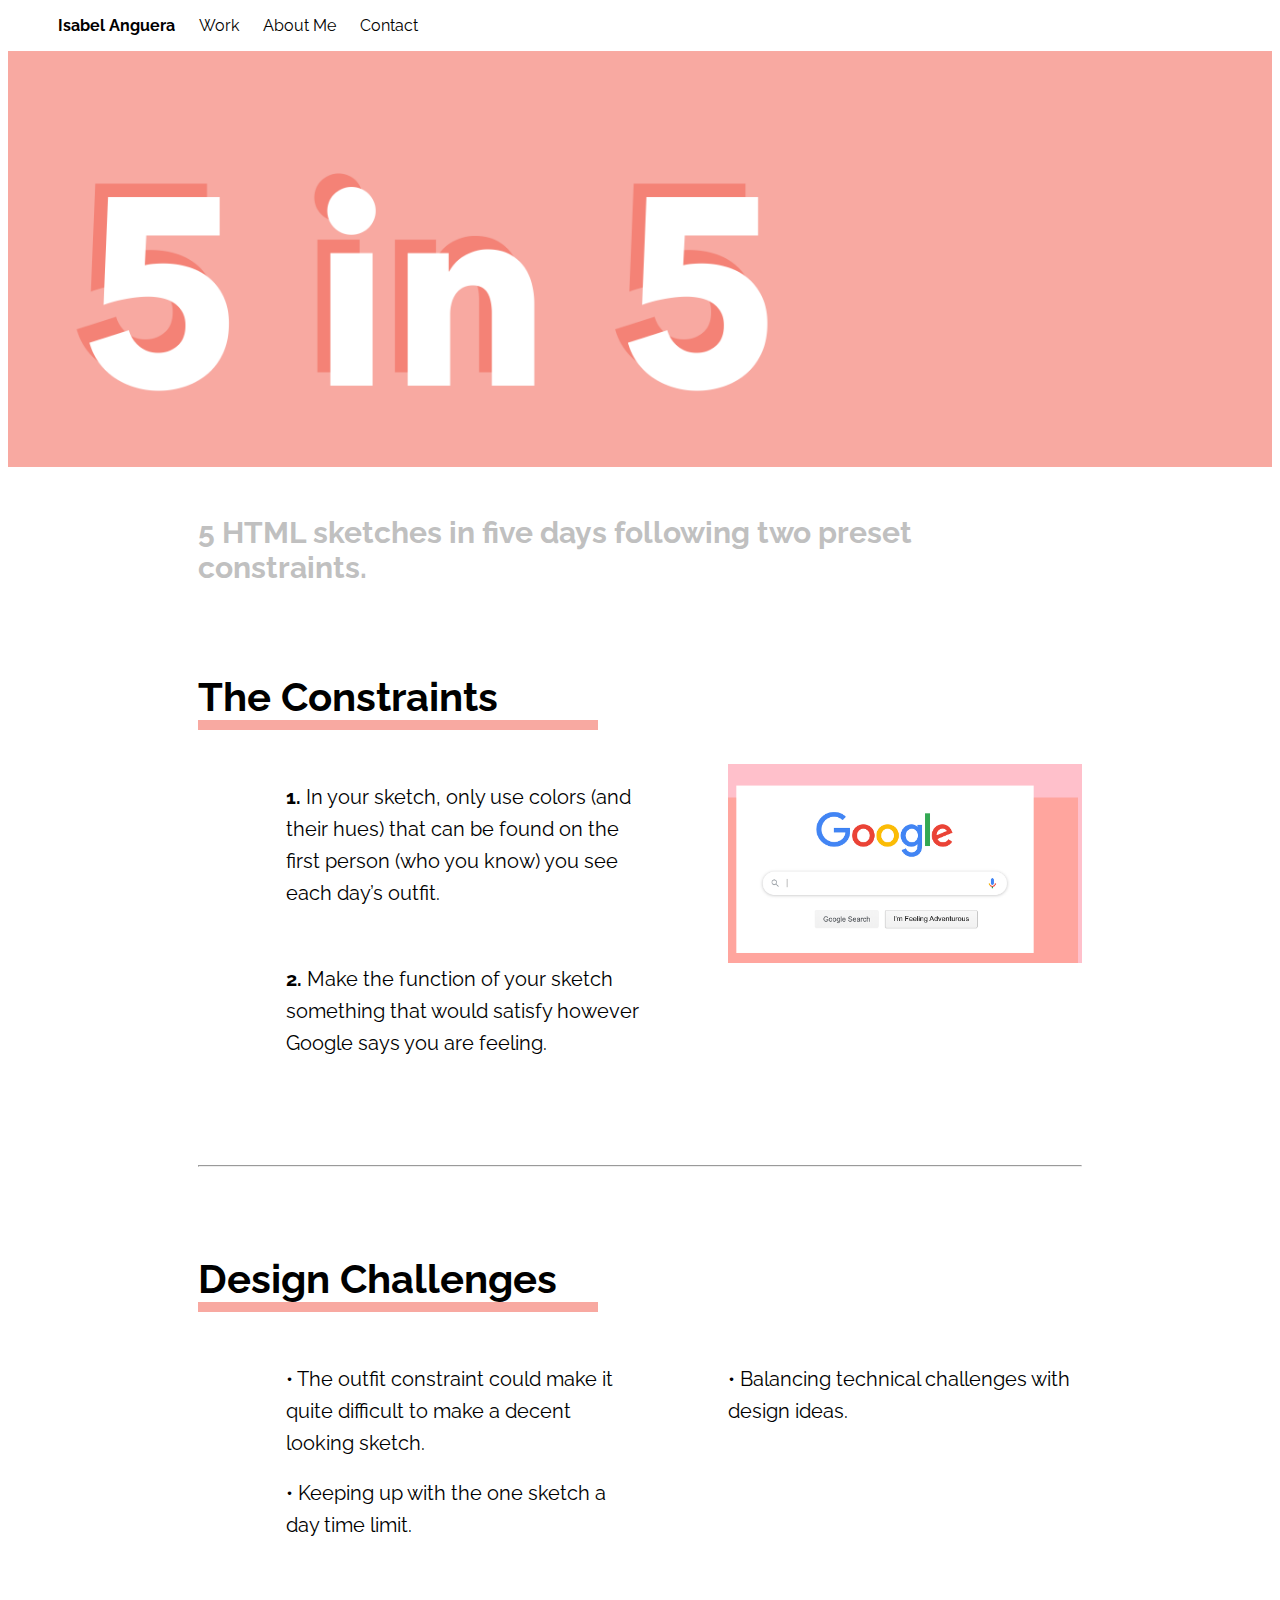
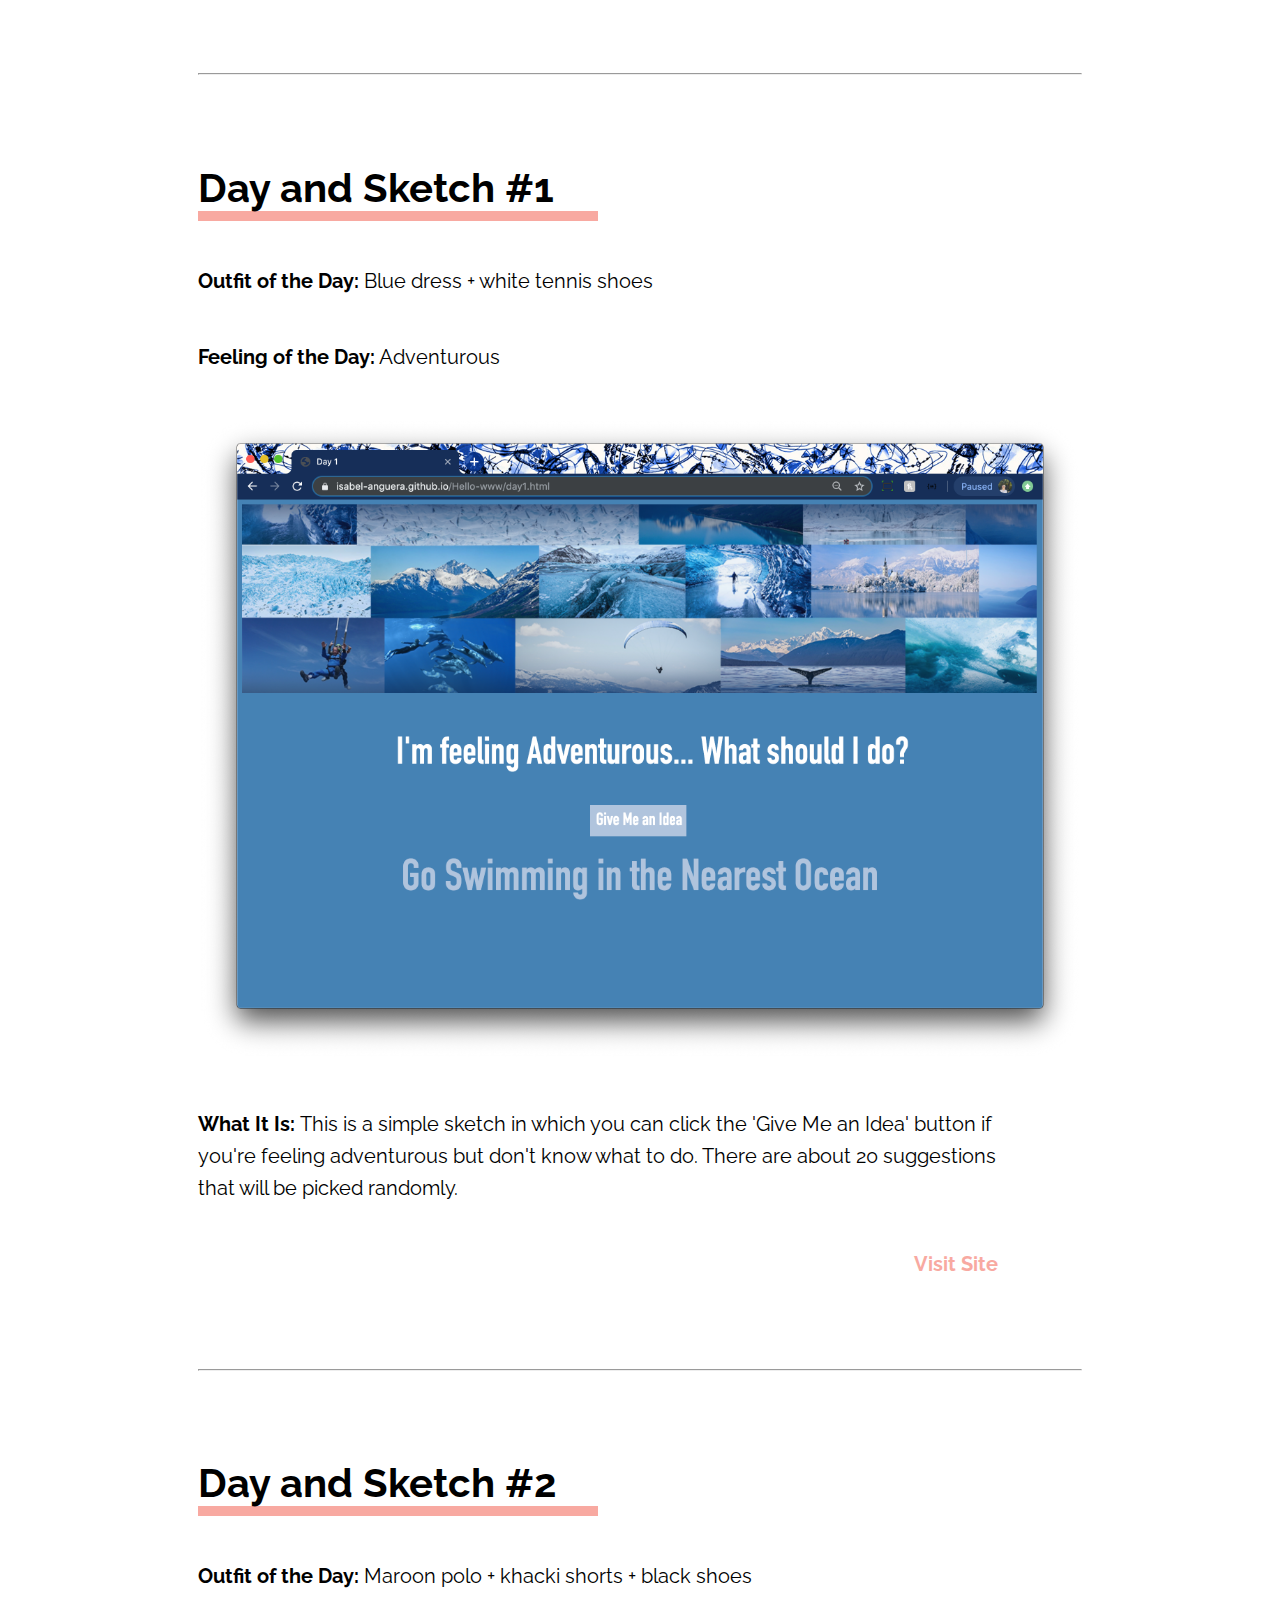
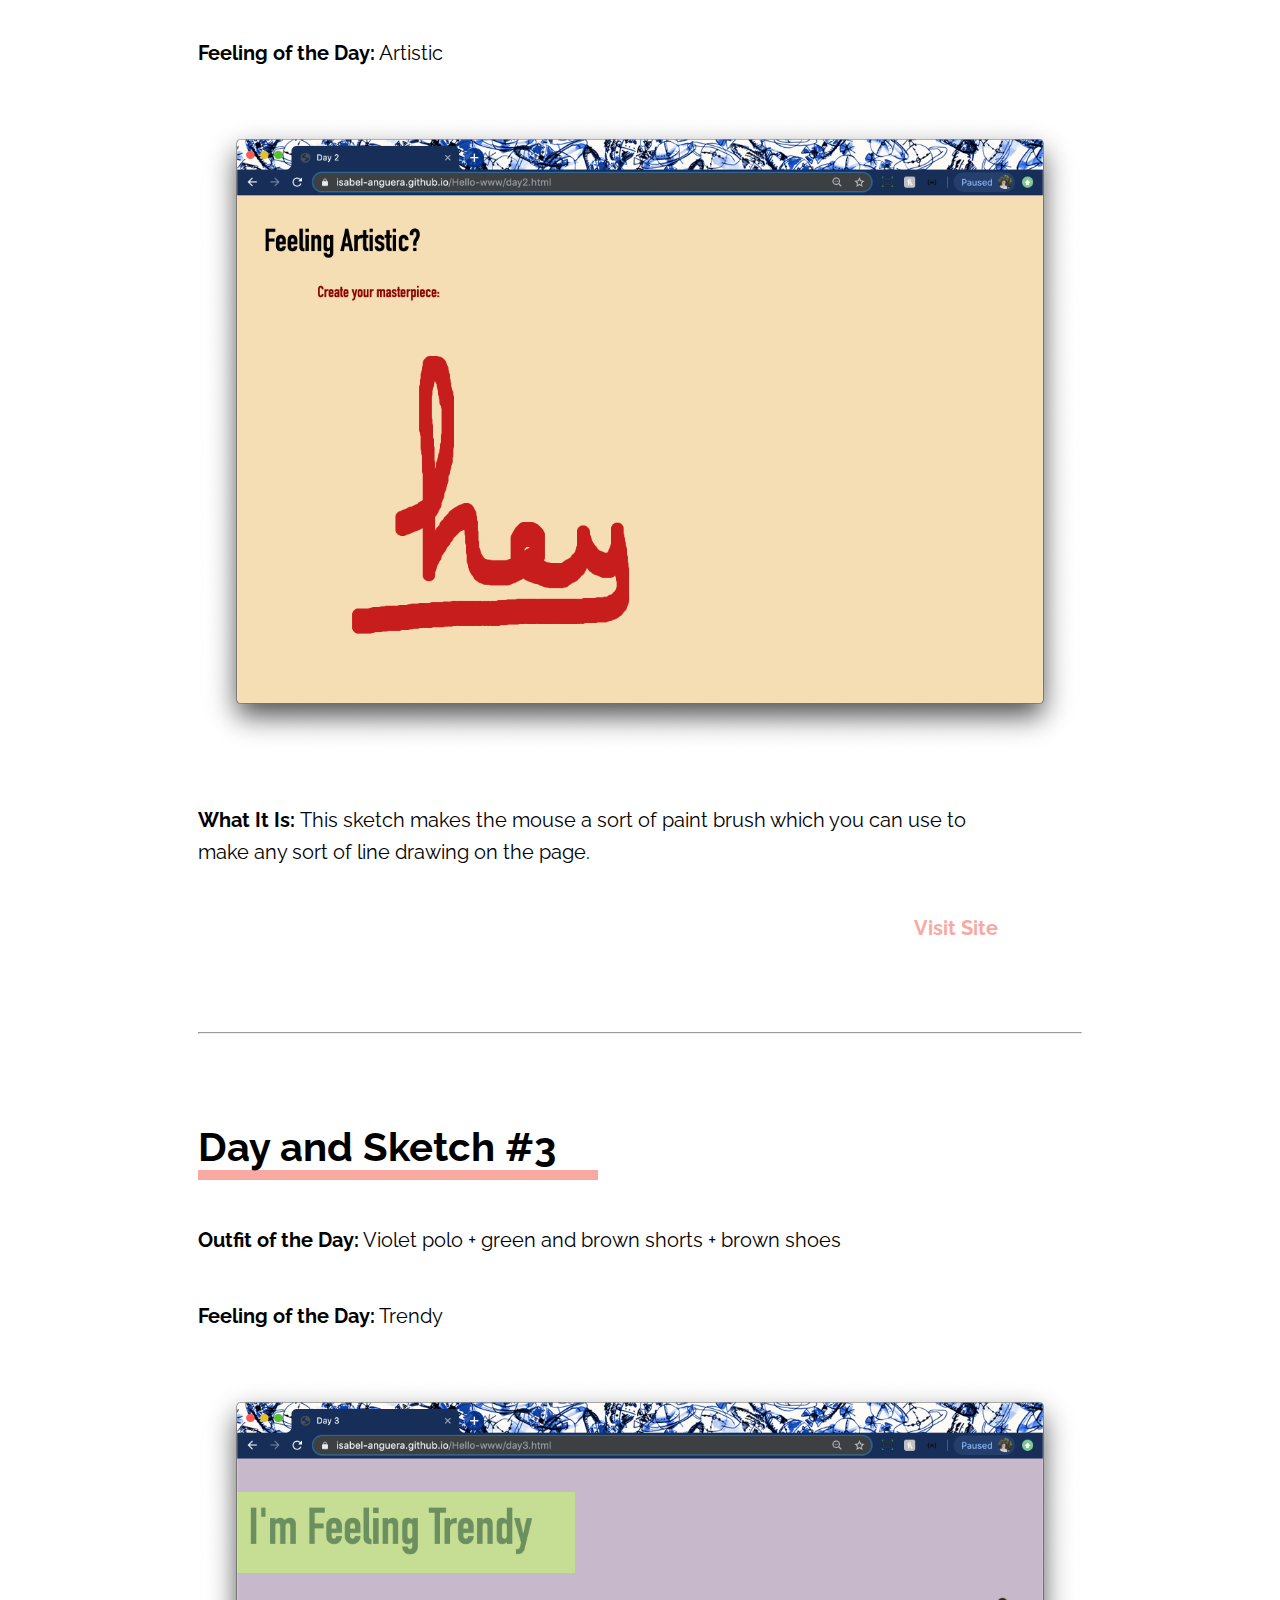
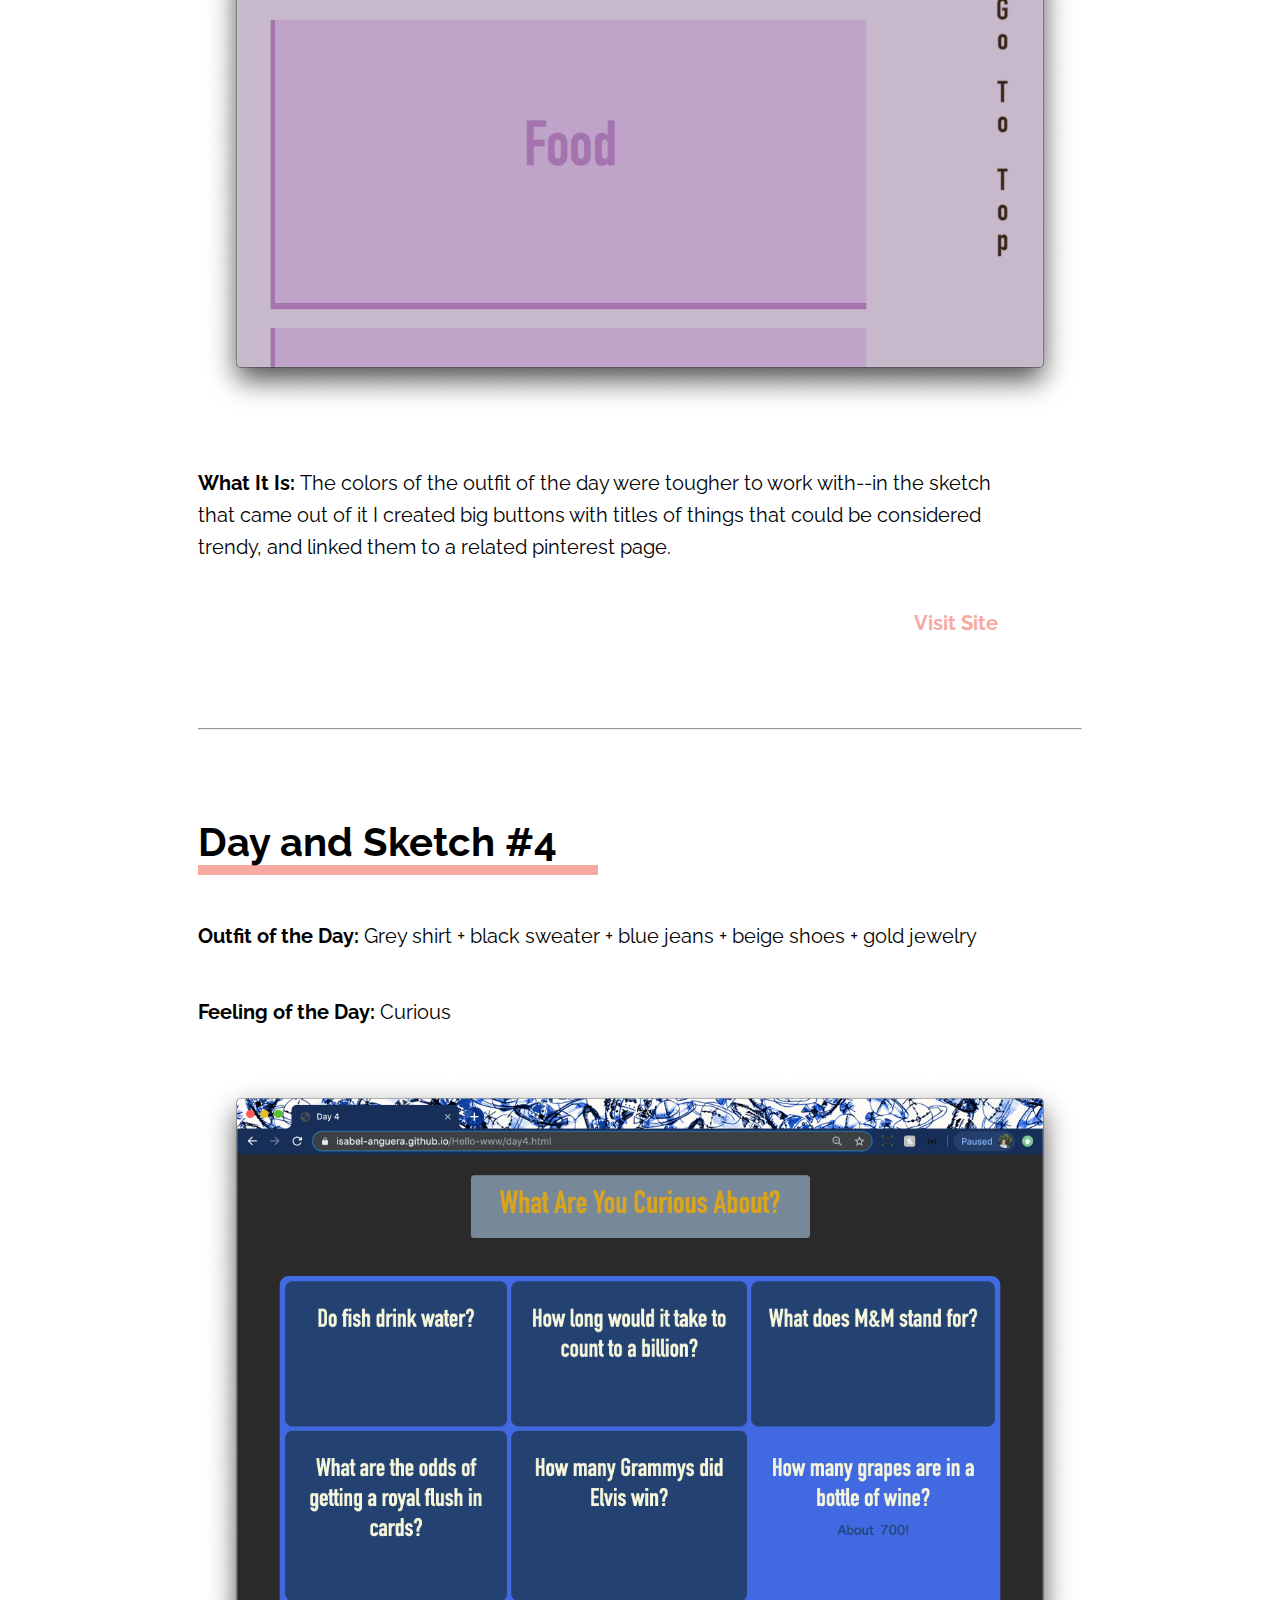
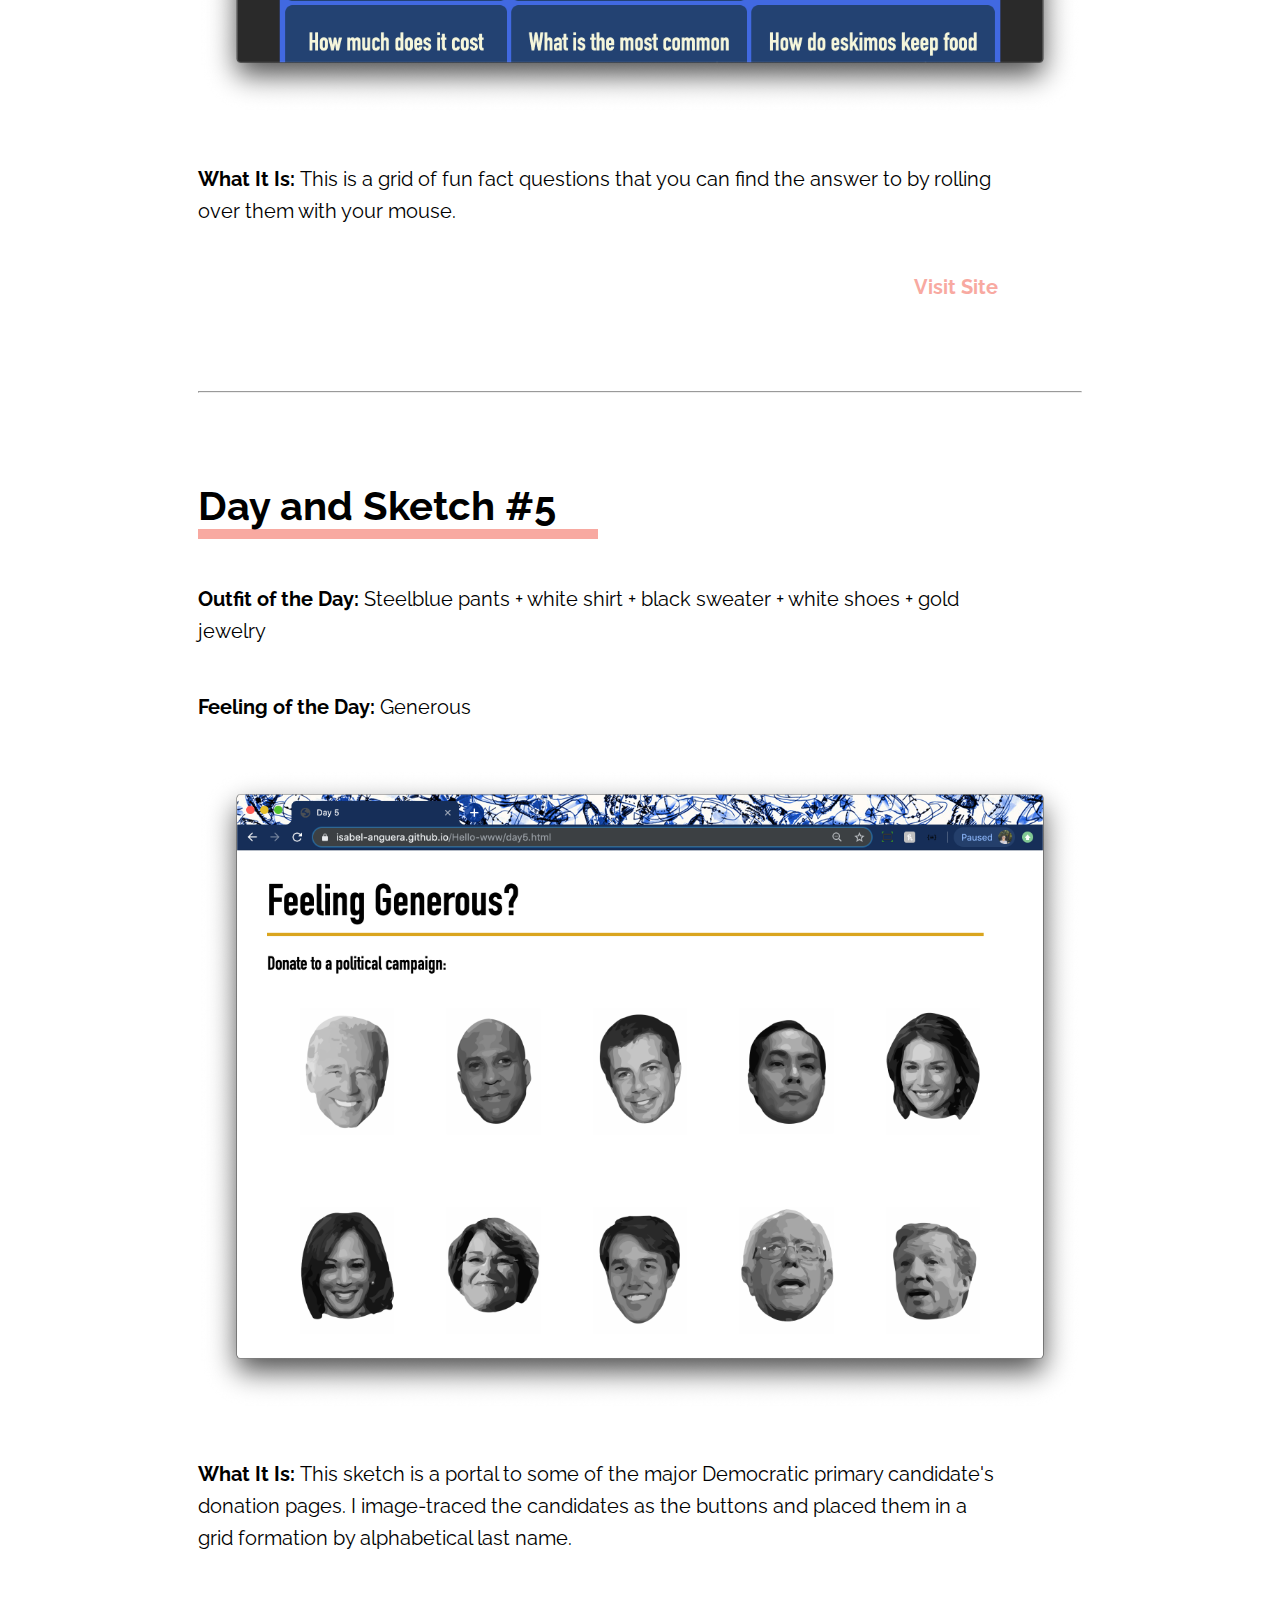
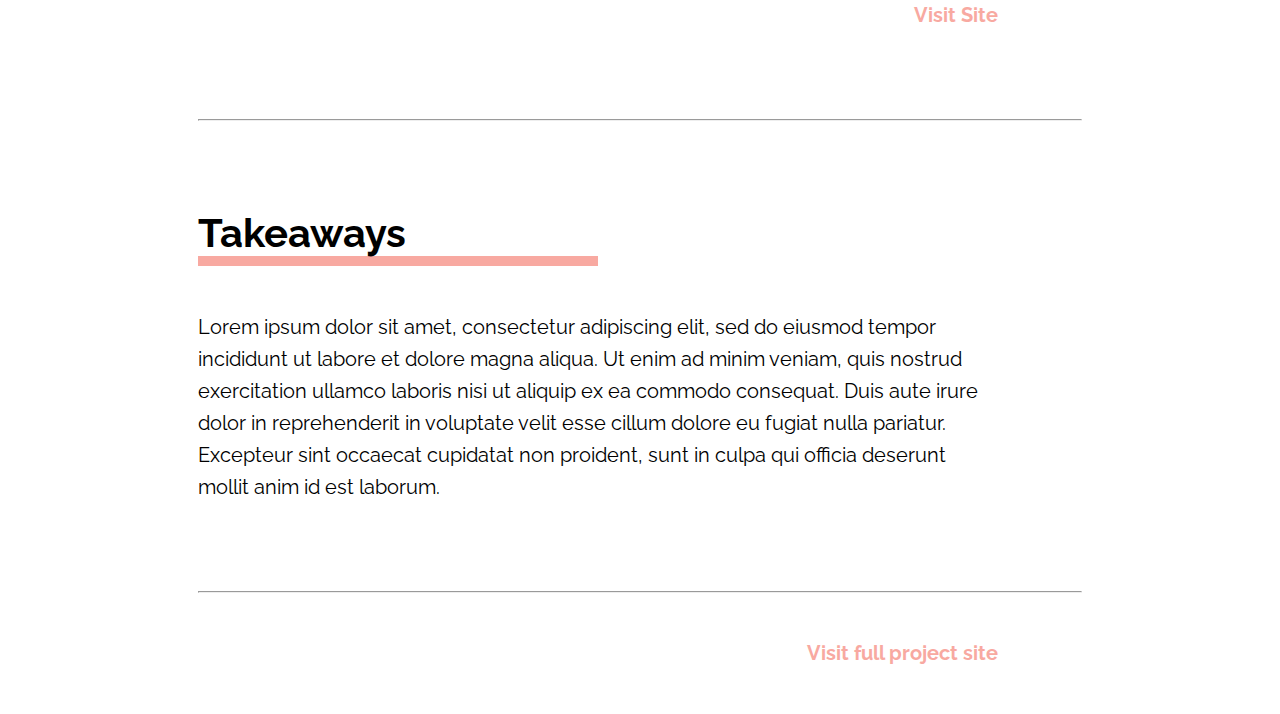
==== 5in5.html @ 0071f58c "5in5" ====
<!DOCTYPE html>
<html>
<head>
	<title>5 in 5</title>

		<link href="https://fonts.googleapis.com/css?family=Raleway:400,600,800&display=swap" rel="stylesheet">
	<link rel="stylesheet" href="5in5-stylesheet.css">
</head>
<body>

	<div class = "nav-bar">
		<ul>
			<li><a href = "index.html"><b>Isabel Anguera</b></a></li>
			<li><a href = "work.html"> Work </a></li>
			<li><a href = "About.html"> About Me </a></li>
			<li><a href = "contactMe.html"> Contact</a></li>				
		</ul>
	</div>

	<img src = "Imgs/5in5-header.png">

	<div id = "wrap">

		<h3> 5 HTML sketches in five days following two preset constraints. </h3>

	<div id = "day-section">
		<h2> The Constraints </h2>
		<div id = "row">
			<div id = "column">
				<p><b>1.</b> In your sketch, only use colors (and their hues) that can be found on the first person (who you know) you see each day’s outfit.</p>
				<br>
				<p><b>2.</b> Make the function of your sketch something that would satisfy however Google says you are feeling.</p>
			</div>
			<div id = "column">
				<img src = "Imgs/GoogleFeeling.png" style = "background-color: pink">
			</div>
		</div>
	</div>

		<hr>
	<div id = "day-section">
		<h2> Design Challenges </h2>
		<div id = "row">
			<div id = "column">
				<p>• The outfit constraint could make it quite difficult to make a decent looking sketch.</p>
				<p>• Keeping up with the one sketch a day time limit.</p>
			</div>

			<div id = "column">
				<p>• Balancing technical challenges with design ideas.</p>
			</div>
		</div>
	</div>

		<br>

		<hr>

		<div id = "day-section">
			<h2> Day and Sketch #1 </h2>
				<p><b>Outfit of the Day:</b> Blue dress + white tennis shoes</p>
				<p><b>Feeling of the Day:</b> Adventurous</p>
				<img src = "Imgs/Day1.png">
				<p><b> What It Is: </b>This is a simple sketch in which you can click the 'Give Me an Idea' button if you're feeling adventurous but don't know what to do. There are about 20 suggestions that will be picked randomly.</p>
				<p style = "text-align: right"><b><a id = "url" href = "https://isabel-anguera.github.io/Hello-www/day1.html">Visit Site</a></b></p>
		</div>

		<hr>

		<div id = "day-section">
			<h2> Day and Sketch #2 </h2>
				<p><b>Outfit of the Day:</b> Maroon polo + khacki shorts + black shoes</p>
				<p><b>Feeling of the Day:</b> Artistic</p>
				<img src = "Imgs/Day2.png">
				<p><b> What It Is: </b>This sketch makes the mouse a sort of paint brush which you can use to make any sort of line drawing on the page.</p>
				<p style = "text-align: right"><b><a id = "url" href = "https://isabel-anguera.github.io/Hello-www/day2.html">Visit Site</a></b></p>
		</div>

		<hr>

		<div id = "day-section">
			<h2> Day and Sketch #3 </h2>
				<p><b>Outfit of the Day:</b> Violet polo + green and brown shorts + brown shoes</p>
				<p><b>Feeling of the Day:</b> Trendy</p>
				<img src = "Imgs/Day3.png">
				<p><b> What It Is: </b> The colors of the outfit of the day were tougher to work with--in the sketch that came out of it I created big buttons with titles of things that could be considered trendy, and linked them to a related pinterest page.</p>
				<p style = "text-align: right"><b><a id = "url" href = "https://isabel-anguera.github.io/Hello-www/day3.html">Visit Site</a></b></p>
		</div>

		<hr>

		<div id = "day-section">
			<h2> Day and Sketch #4 </h2>
				<p><b>Outfit of the Day:</b> Grey shirt + black sweater + blue jeans + beige shoes + gold jewelry</p>
				<p><b>Feeling of the Day:</b> Curious</p>
				<img src = "Imgs/Day4.png">
				<p><b> What It Is: </b>This is a grid of fun fact questions that you can find the answer to by rolling over them with your mouse.</p>
				<p style = "text-align: right"><b><a id = "url" href = "https://isabel-anguera.github.io/Hello-www/day4.html">Visit Site</a></b></p>
		</div>

		<hr>

		<div id = "day-section">
			<h2> Day and Sketch #5 </h2>
				<p><b>Outfit of the Day:</b> Steelblue pants + white shirt + black sweater + white shoes + gold jewelry</p>
				<p><b>Feeling of the Day:</b> Generous</p>
				<img src = "Imgs/Day5.png">
				<p><b> What It Is: </b>This sketch is a portal to some of the major Democratic primary candidate's donation pages. I image-traced the candidates as the buttons and placed them in a grid formation by alphabetical last name.</p>
				<p style = "text-align: right"><b><a id = "url" href = "https://isabel-anguera.github.io/Hello-www/day5.html">Visit Site</a></b></p>
		</div>

		<hr>

		<div id = "day-section">
			<h2> Takeaways </h2>
			<p> Lorem ipsum dolor sit amet, consectetur adipiscing elit, sed do eiusmod tempor incididunt ut labore et dolore magna aliqua. Ut enim ad minim veniam, quis nostrud exercitation ullamco laboris nisi ut aliquip ex ea commodo consequat. Duis aute irure dolor in reprehenderit in voluptate velit esse cillum dolore eu fugiat nulla pariatur. Excepteur sint occaecat cupidatat non proident, sunt in culpa qui officia deserunt mollit anim id est laborum.</p>
		</div>

		<hr>


		<p style = "text-align: right"><b><a id = "url" href = "https://isabel-anguera.github.io/Hello-www/index.html"> Visit full project site </a></b></p>
	</div>








</body>
</html>
---- 5in5-stylesheet.css ----
h1, h2, h3, a, li, p {
	font-family: raleway;
}

h1 {
	color: white;
	background-color: #D17E7E;
	font-size: 82px;
	padding: 30px;
	max-width: 400px;
	margin: 0 0 0 4%;
}

h2 {
	/*background-color: #f8a9a1;*/
	max-width: 400px;
	font-size: 40px;
	border-bottom: 10px solid #f8a9a1;
}

h3 {
	color: silver;
	font-size: 30px;
	margin: 5% 0 10% 0;
}

p {
	font-size: 20px;
	max-width:800px;
	margin: 5% 0;
	line-height: 1.6;
}

img {
	width: 100%;
}

li {
	display: inline;
	list-style-type: none;
	padding: 5px 10px;
	font-size: 16px;
}

a {
	text-decoration: none;
	color: black;
}

a:hover {
	color: #f48276;
}

a:active {
	color: black;
}

#wrap {
	max-width: 70%;
	margin: 0 auto 0 auto;
}

#row {
	display: flex;
}

#column {
	flex: 60%;
	margin: 0 0 0 10%;

}

#day-section {
	margin: 10% 0;

}

#url {
	color: #f8a9a1;
}

#url:hover {
	color: black;
}

#url:active {
	color: #f48276;
}


::-webkit-scrollbar {
  width: 10px;
}

/* Track */
::-webkit-scrollbar-track {
  background: white; 
}
 
/* Handle */
::-webkit-scrollbar-thumb {
  background: #f8a9a1; 
}

/* Handle on hover */
::-webkit-scrollbar-thumb:hover {
  background: #f48276; 
}
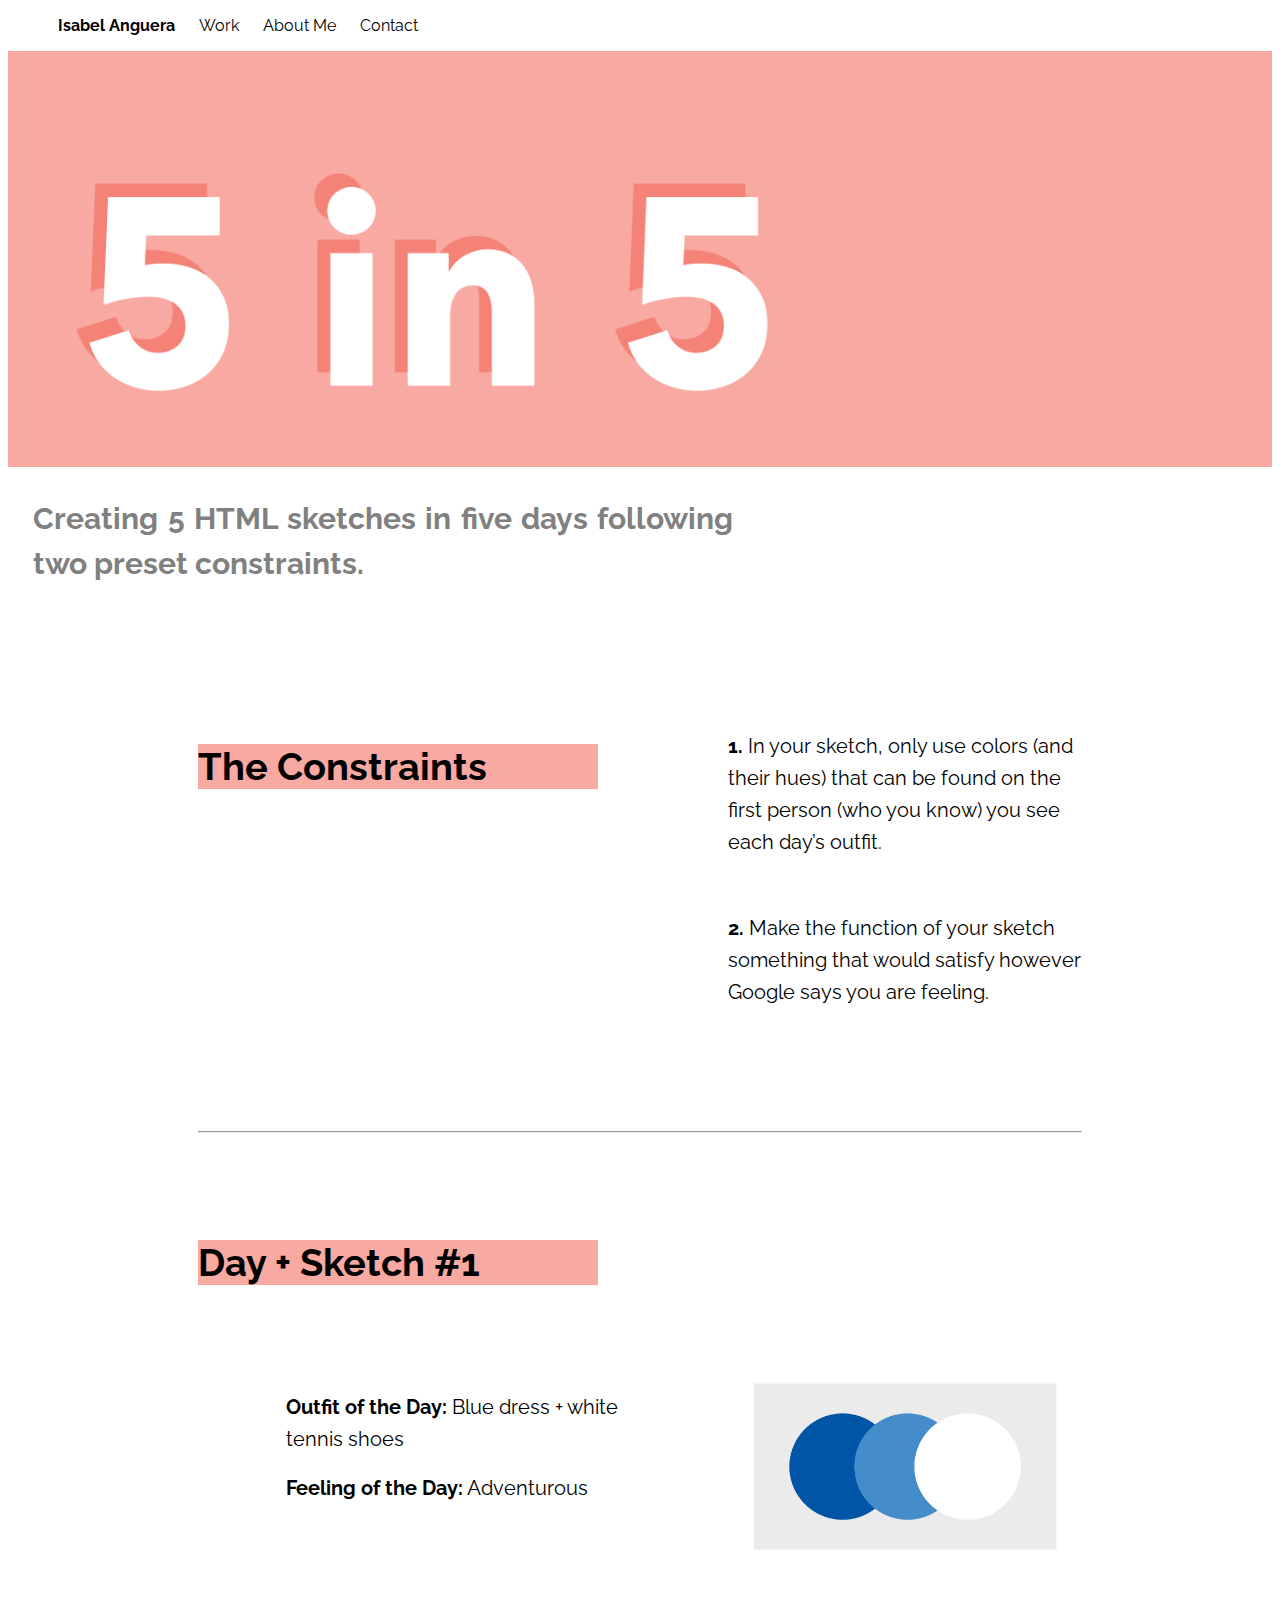
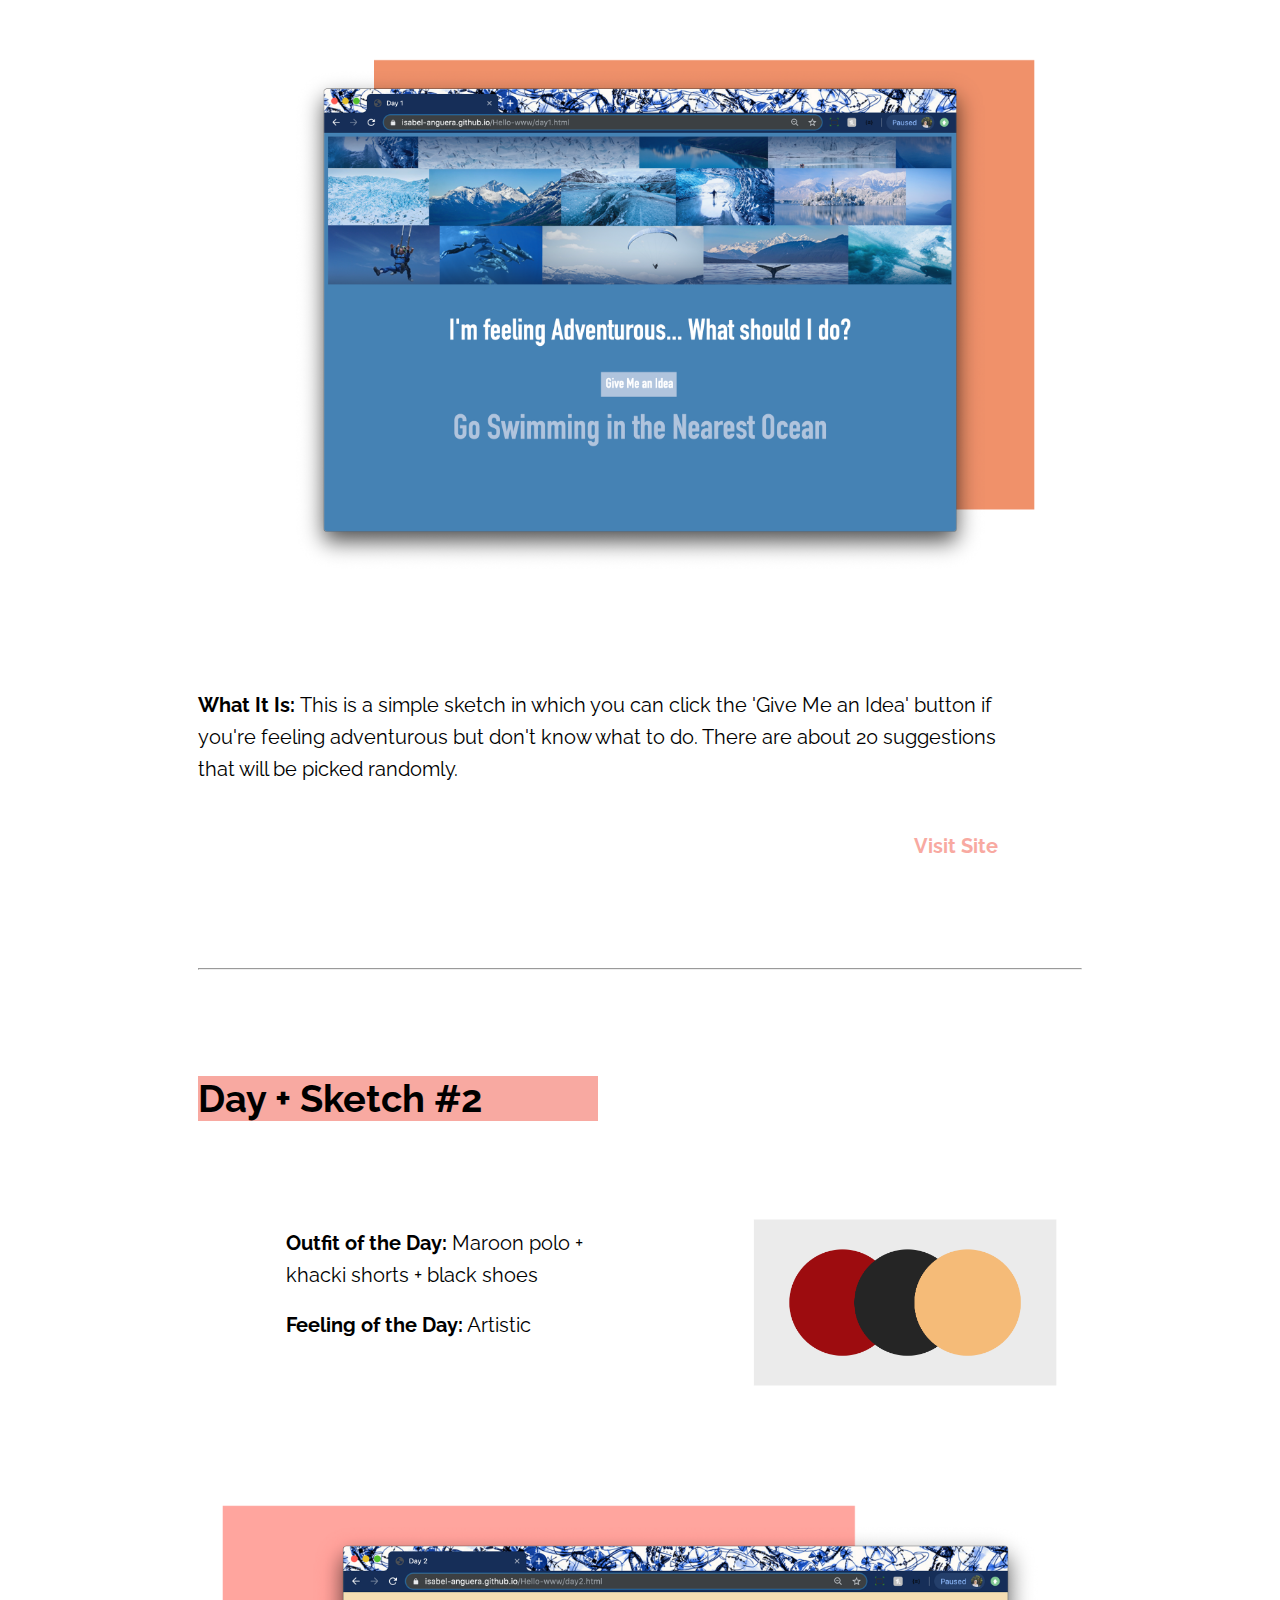
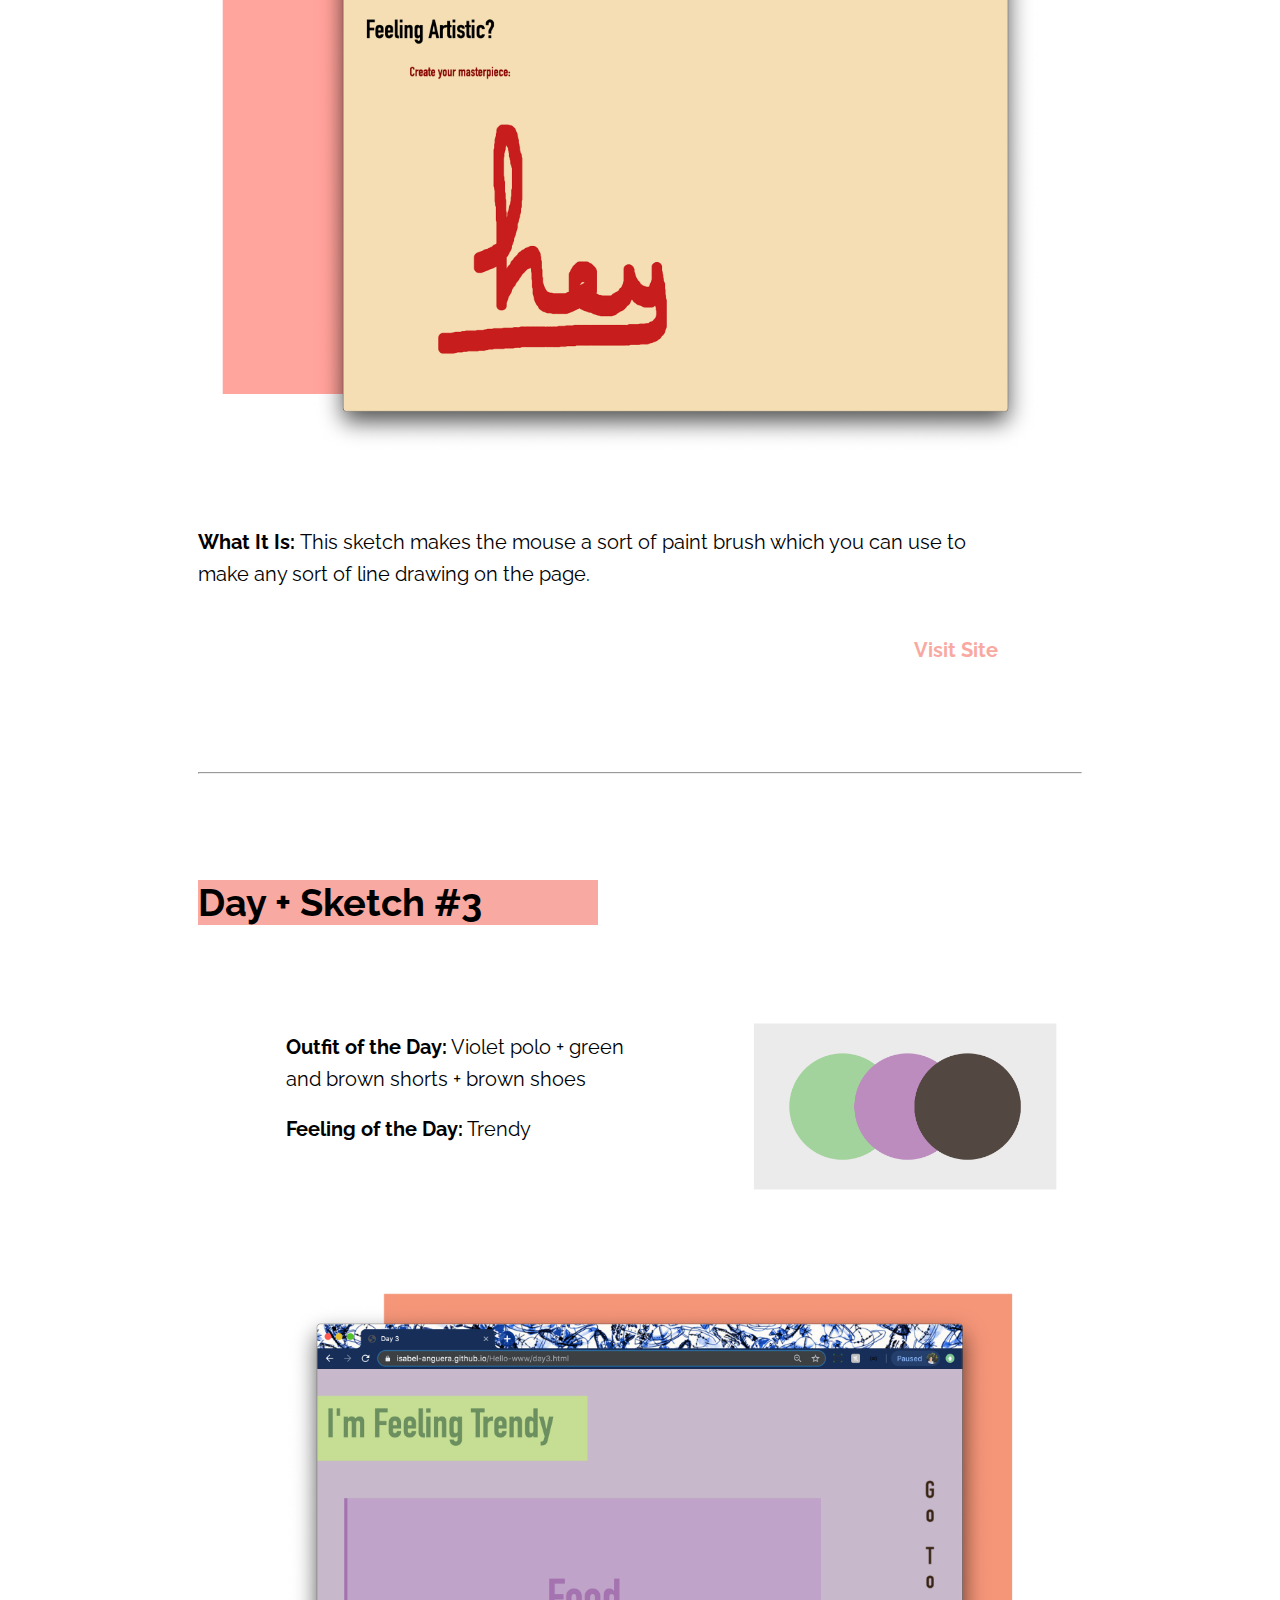
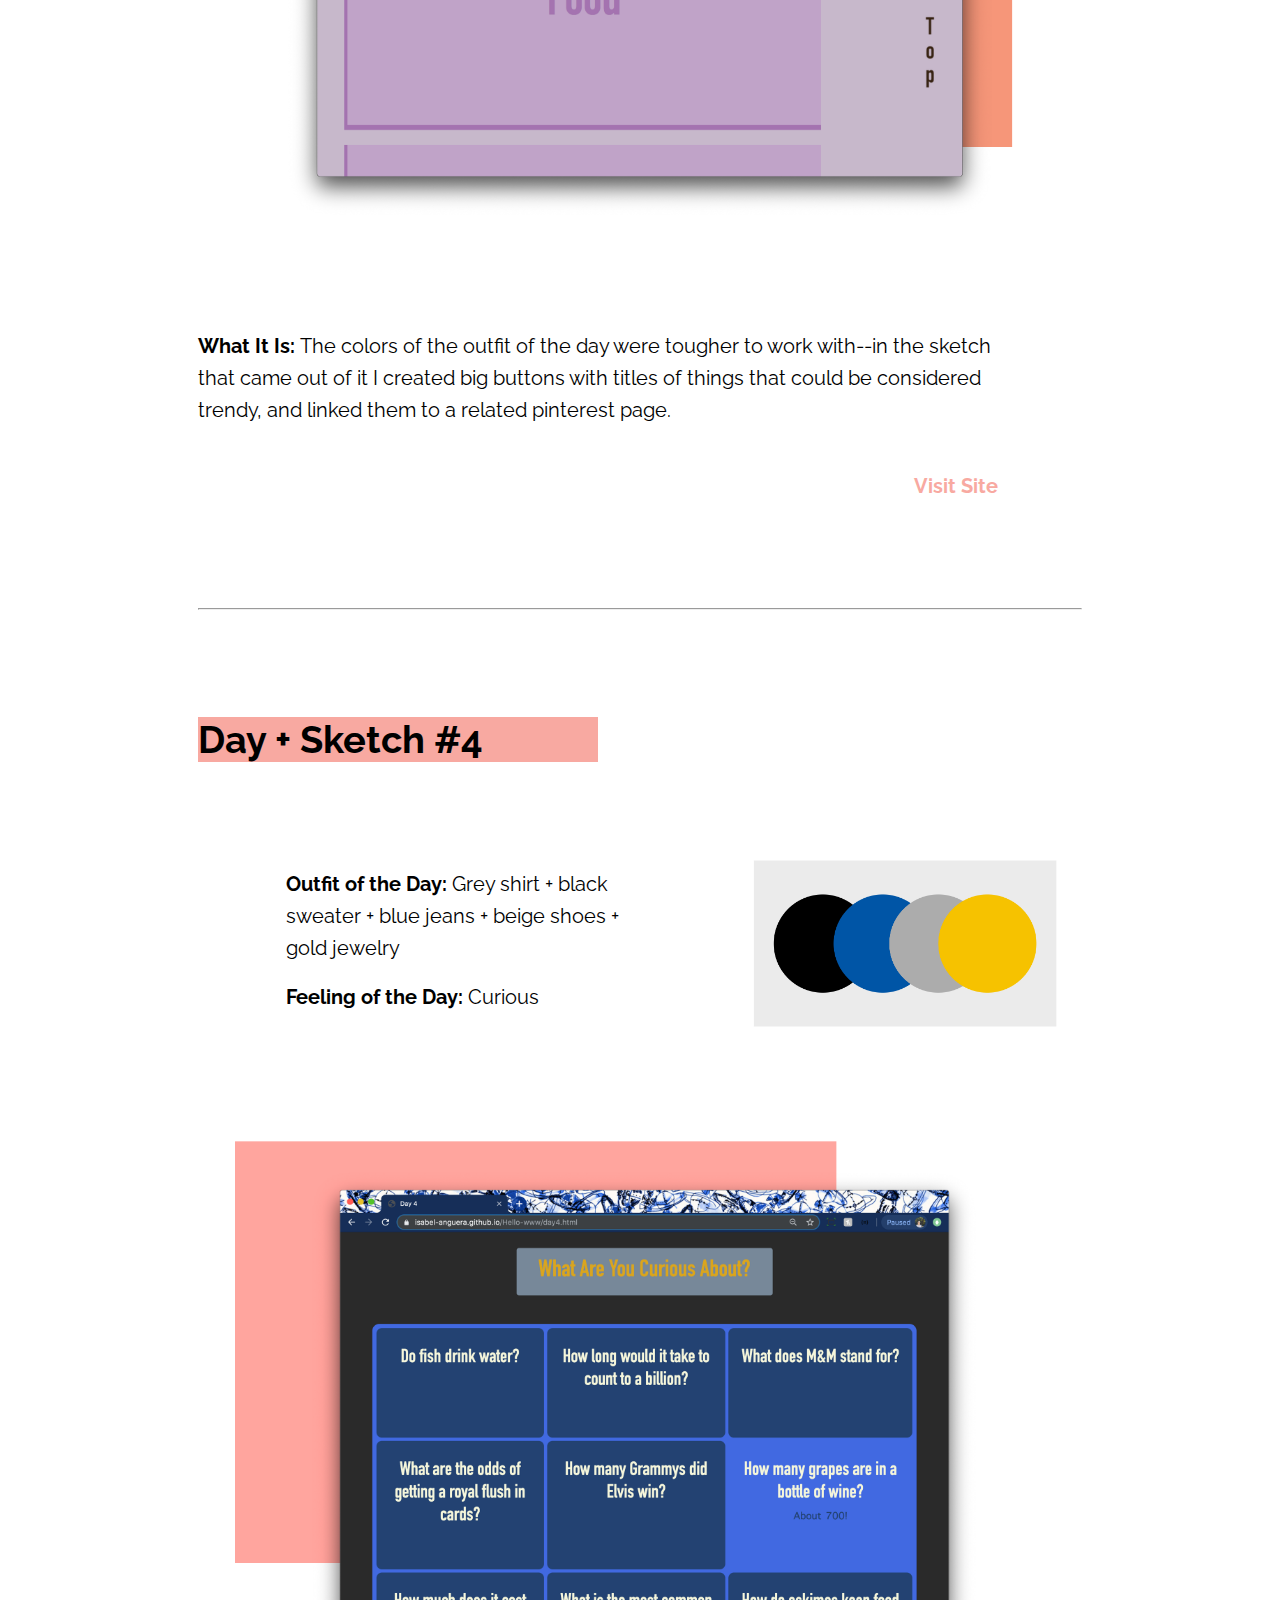
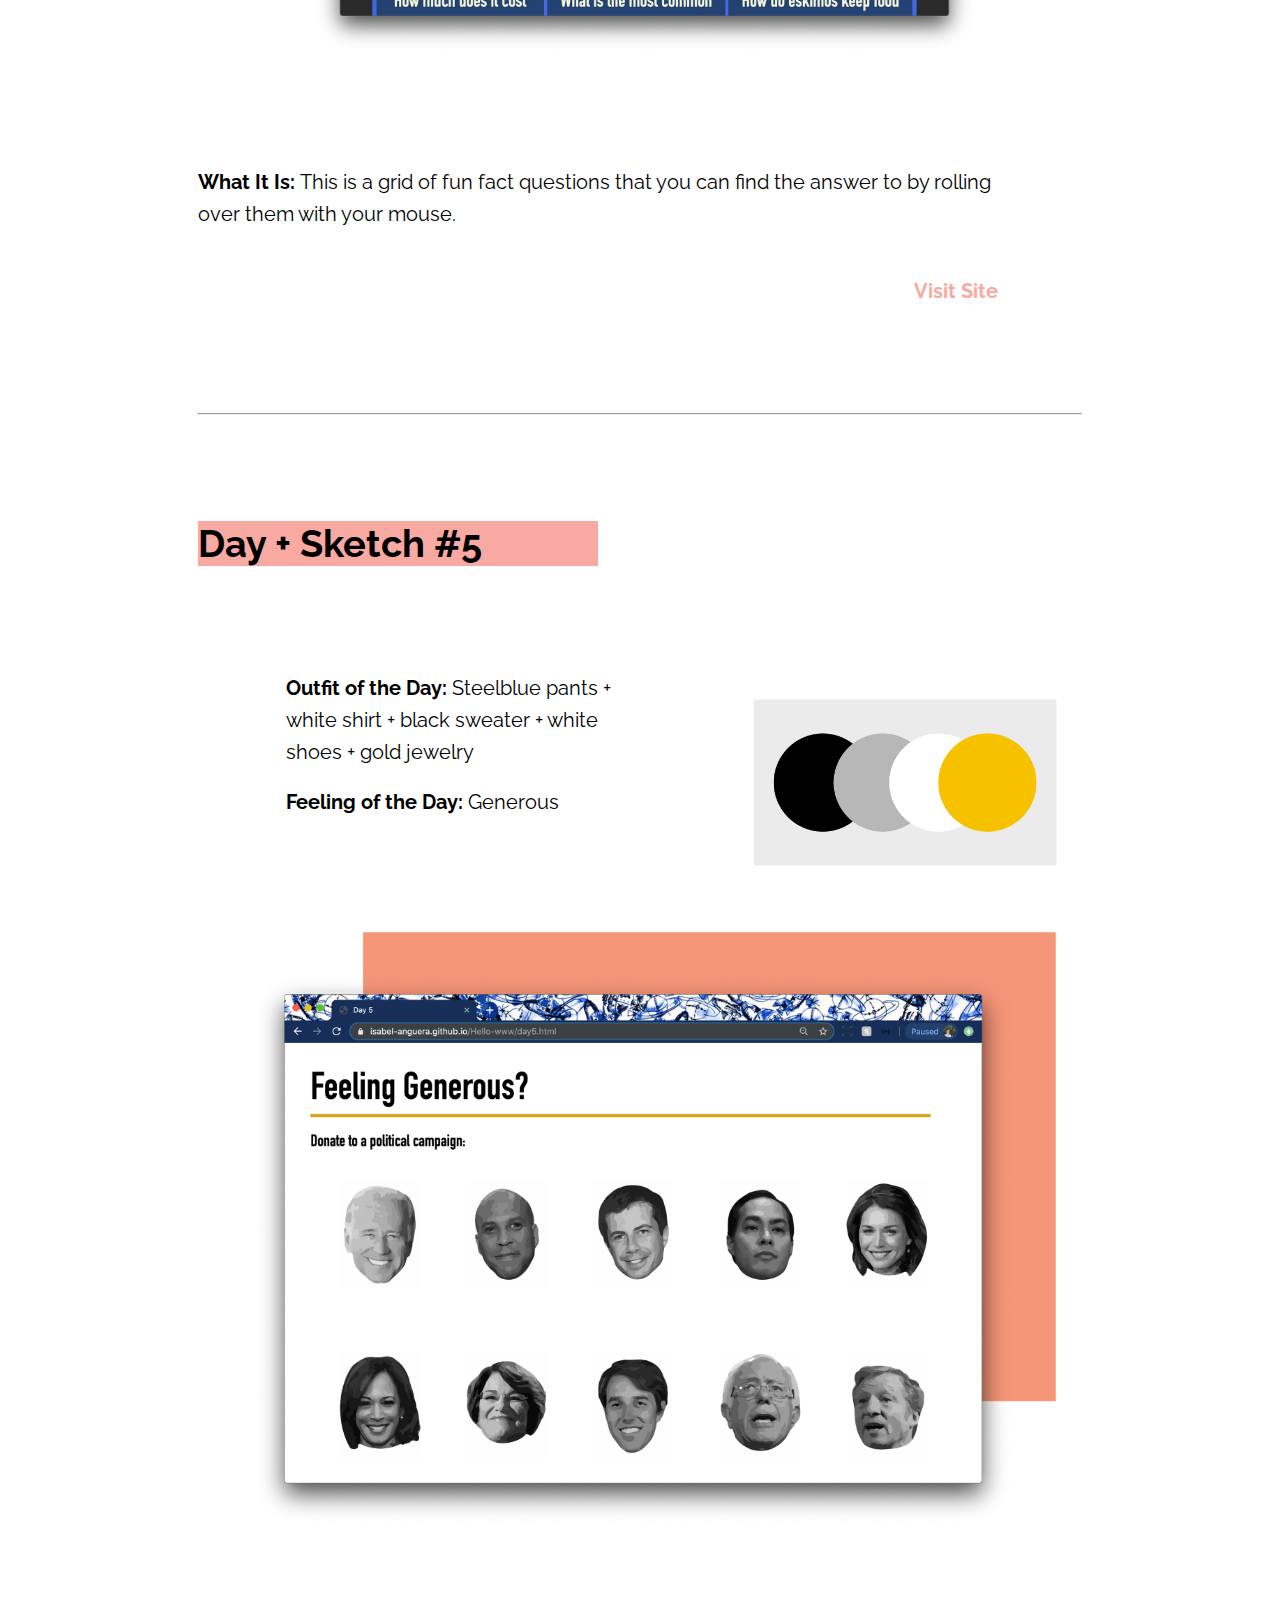
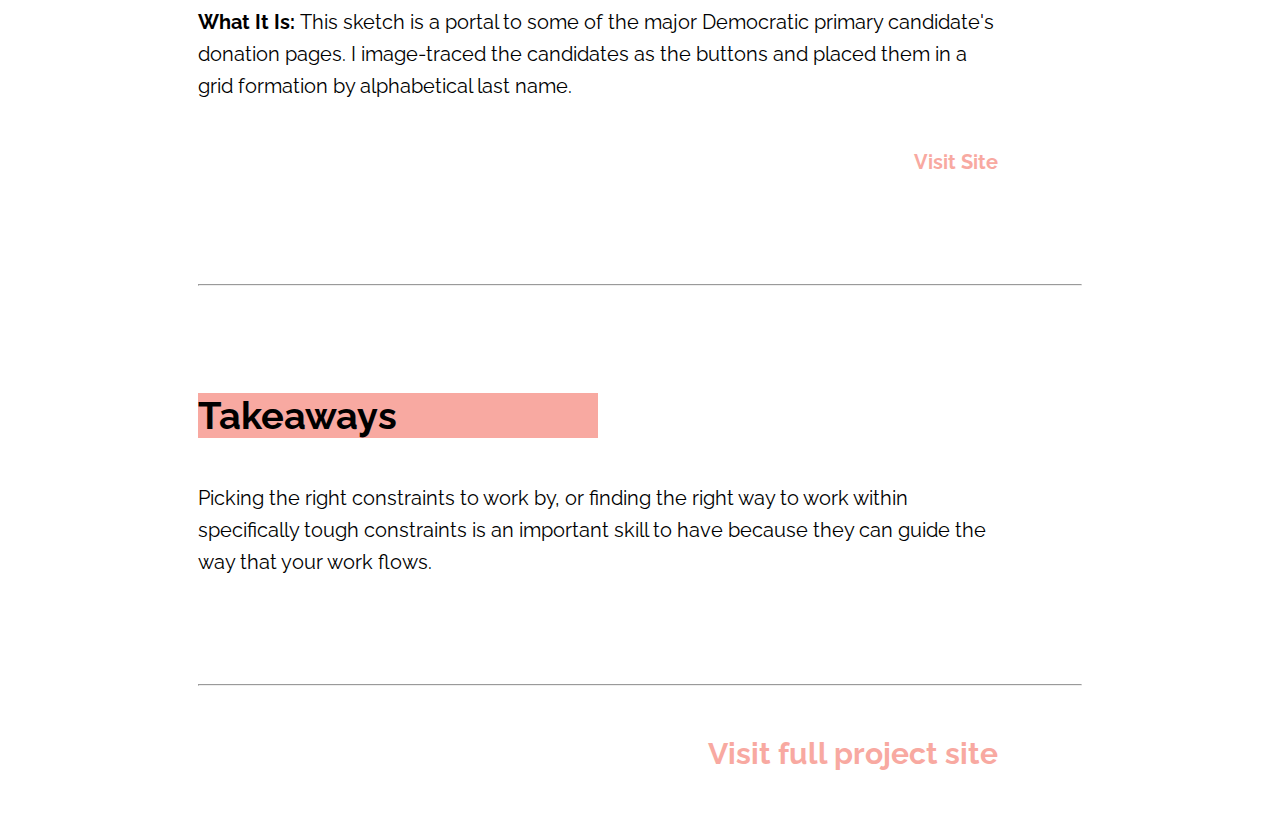
==== commit b603e1a7: "5in5" ====
--- a/5in5.html
+++ b/5in5.html
@@ -17,28 +17,28 @@
 		</ul>
 	</div>
 
-	<img src = "Imgs/5in5-header.png">
+	<img src = "Imgs/5in5-header.png" style = "width:100%">
 
-	<div id = "wrap">
+		<h3> Creating 5 HTML sketches in five days following two preset constraints. </h3>
 
-		<h3> 5 HTML sketches in five days following two preset constraints. </h3>
+<div id = "wrap">
 
-	<div id = "day-section">
-		<h2> The Constraints </h2>
+	<div id = "section">
 		<div id = "row">
+			<div id = "column">
+				<h2 style = "margin-left:-25%"> The Constraints </h2>
+			</div>
 			<div id = "column">
 				<p><b>1.</b> In your sketch, only use colors (and their hues) that can be found on the first person (who you know) you see each day’s outfit.</p>
 				<br>
 				<p><b>2.</b> Make the function of your sketch something that would satisfy however Google says you are feeling.</p>
 			</div>
-			<div id = "column">
-				<img src = "Imgs/GoogleFeeling.png" style = "background-color: pink">
-			</div>
 		</div>
 	</div>
 
 		<hr>
-	<div id = "day-section">
+
+	<!-- <div id = "section">
 		<h2> Design Challenges </h2>
 		<div id = "row">
 			<div id = "column">
@@ -50,16 +50,23 @@
 				<p>• Balancing technical challenges with design ideas.</p>
 			</div>
 		</div>
-	</div>
+	</div> -->
 
-		<br>
+	
 
-		<hr>
+	
 
-		<div id = "day-section">
-			<h2> Day and Sketch #1 </h2>
-				<p><b>Outfit of the Day:</b> Blue dress + white tennis shoes</p>
-				<p><b>Feeling of the Day:</b> Adventurous</p>
+		<div id = "section">
+			<h2> Day + Sketch #1 </h2>
+			<div id = "row">
+				<div id = "column">
+					<p><b>Outfit of the Day:</b> Blue dress + white tennis shoes</p>
+					<p><b>Feeling of the Day:</b> Adventurous</p>
+				</div>
+				<div id = "column">
+					<img src = "Imgs/color-scheme-1.png" style = "margin-top: -10%">
+				</div>
+			</div>
 				<img src = "Imgs/Day1.png">
 				<p><b> What It Is: </b>This is a simple sketch in which you can click the 'Give Me an Idea' button if you're feeling adventurous but don't know what to do. There are about 20 suggestions that will be picked randomly.</p>
 				<p style = "text-align: right"><b><a id = "url" href = "https://isabel-anguera.github.io/Hello-www/day1.html">Visit Site</a></b></p>
@@ -67,10 +74,17 @@
 
 		<hr>
 
-		<div id = "day-section">
-			<h2> Day and Sketch #2 </h2>
-				<p><b>Outfit of the Day:</b> Maroon polo + khacki shorts + black shoes</p>
-				<p><b>Feeling of the Day:</b> Artistic</p>
+		<div id = "section">
+			<h2> Day + Sketch #2 </h2>
+			<div id = "row">
+				<div id = "column">
+					<p><b>Outfit of the Day:</b> Maroon polo + khacki shorts + black shoes</p>
+					<p><b>Feeling of the Day:</b> Artistic</p>
+				</div>
+				<div id = "column">
+					<img src = "Imgs/color-scheme-2.png" style = "margin-top: -10%">
+				</div>
+			</div>
 				<img src = "Imgs/Day2.png">
 				<p><b> What It Is: </b>This sketch makes the mouse a sort of paint brush which you can use to make any sort of line drawing on the page.</p>
 				<p style = "text-align: right"><b><a id = "url" href = "https://isabel-anguera.github.io/Hello-www/day2.html">Visit Site</a></b></p>
@@ -78,10 +92,17 @@
 
 		<hr>
 
-		<div id = "day-section">
-			<h2> Day and Sketch #3 </h2>
+		<div id = "section">
+			<h2> Day + Sketch #3 </h2>
+			<div id = "row">
+				<div id = "column">
 				<p><b>Outfit of the Day:</b> Violet polo + green and brown shorts + brown shoes</p>
 				<p><b>Feeling of the Day:</b> Trendy</p>
+			</div>
+			<div id = "column">
+				<img src = "Imgs/color-scheme-3.png" style = "margin-top: -10%">
+			</div>
+		</div>
 				<img src = "Imgs/Day3.png">
 				<p><b> What It Is: </b> The colors of the outfit of the day were tougher to work with--in the sketch that came out of it I created big buttons with titles of things that could be considered trendy, and linked them to a related pinterest page.</p>
 				<p style = "text-align: right"><b><a id = "url" href = "https://isabel-anguera.github.io/Hello-www/day3.html">Visit Site</a></b></p>
@@ -89,10 +110,17 @@
 
 		<hr>
 
-		<div id = "day-section">
-			<h2> Day and Sketch #4 </h2>
-				<p><b>Outfit of the Day:</b> Grey shirt + black sweater + blue jeans + beige shoes + gold jewelry</p>
-				<p><b>Feeling of the Day:</b> Curious</p>
+		<div id = "section">
+			<h2> Day + Sketch #4 </h2>
+			<div id = "row">
+				<div id = "column">
+					<p><b>Outfit of the Day:</b> Grey shirt + black sweater + blue jeans + beige shoes + gold jewelry</p>
+					<p><b>Feeling of the Day:</b> Curious</p>
+				</div>
+				<div id = "column">
+					<img src = "Imgs/color-scheme-4.png" style = "margin-top:-10%">
+				</div>
+			</div>
 				<img src = "Imgs/Day4.png">
 				<p><b> What It Is: </b>This is a grid of fun fact questions that you can find the answer to by rolling over them with your mouse.</p>
 				<p style = "text-align: right"><b><a id = "url" href = "https://isabel-anguera.github.io/Hello-www/day4.html">Visit Site</a></b></p>
@@ -100,10 +128,17 @@
 
 		<hr>
 
-		<div id = "day-section">
-			<h2> Day and Sketch #5 </h2>
-				<p><b>Outfit of the Day:</b> Steelblue pants + white shirt + black sweater + white shoes + gold jewelry</p>
-				<p><b>Feeling of the Day:</b> Generous</p>
+		<div id = "section">
+			<h2> Day + Sketch #5 </h2>
+			<div id = "row">
+				<div id = "column">
+					<p><b>Outfit of the Day:</b> Steelblue pants + white shirt + black sweater + white shoes + gold jewelry</p>
+					<p><b>Feeling of the Day:</b> Generous</p>
+				</div>
+				<div id = "column">
+					<img src = "Imgs/color-scheme-5.png">
+				</div>
+			</div>
 				<img src = "Imgs/Day5.png">
 				<p><b> What It Is: </b>This sketch is a portal to some of the major Democratic primary candidate's donation pages. I image-traced the candidates as the buttons and placed them in a grid formation by alphabetical last name.</p>
 				<p style = "text-align: right"><b><a id = "url" href = "https://isabel-anguera.github.io/Hello-www/day5.html">Visit Site</a></b></p>
@@ -111,15 +146,15 @@
 
 		<hr>
 
-		<div id = "day-section">
+		<div id = "section">
 			<h2> Takeaways </h2>
-			<p> Lorem ipsum dolor sit amet, consectetur adipiscing elit, sed do eiusmod tempor incididunt ut labore et dolore magna aliqua. Ut enim ad minim veniam, quis nostrud exercitation ullamco laboris nisi ut aliquip ex ea commodo consequat. Duis aute irure dolor in reprehenderit in voluptate velit esse cillum dolore eu fugiat nulla pariatur. Excepteur sint occaecat cupidatat non proident, sunt in culpa qui officia deserunt mollit anim id est laborum.</p>
+			<p> Picking the right constraints to work by, or finding the right way to work within specifically tough constraints is an important skill to have because they can guide the way that your work flows. </p>
 		</div>
 
 		<hr>
 
 
-		<p style = "text-align: right"><b><a id = "url" href = "https://isabel-anguera.github.io/Hello-www/index.html"> Visit full project site </a></b></p>
+		<p style = "text-align: right"><b><a id = "url" href = "https://isabel-anguera.github.io/Hello-www/index.html" style = "font-size:30px"> Visit full project site </a></b></p>
 	</div>
 
 
--- a/5in5-stylesheet.css
+++ b/5in5-stylesheet.css
@@ -11,17 +11,22 @@
 	margin: 0 0 0 4%;
 }
 
+
 h2 {
-	/*background-color: #f8a9a1;*/
+	background-color: #f8a9a1;
 	max-width: 400px;
-	font-size: 40px;
-	border-bottom: 10px solid #f8a9a1;
+	font-size: 38px;
+	/*text-shadow: -5px 5px 0 #f0916b;*/
+	/*border-bottom: 10px solid #f8a9a1;*/
 }
 
 h3 {
-	color: silver;
+	color: grey;
 	font-size: 30px;
-	margin: 5% 0 10% 0;
+	margin: 2% 0 10% 2%;
+	max-width: 700px;
+	line-height: 1.5;
+	text-align: justify;
 }
 
 p {
@@ -55,6 +60,15 @@
 	color: black;
 }
 
+#highlighted {
+	background-color: #f0916b;
+	max-width: 400px;
+	font-size: 38px;
+	text-shadow: none;
+	/*margin-left: 10%;*/
+	/*border-bottom: 10px solid #f8a9a1;*/
+}
+
 #wrap {
 	max-width: 70%;
 	margin: 0 auto 0 auto;
@@ -62,16 +76,17 @@
 
 #row {
 	display: flex;
+	margin-top: 10%;
 }
 
 #column {
-	flex: 60%;
+	flex: 50%;
 	margin: 0 0 0 10%;
 
 }
 
-#day-section {
-	margin: 10% 0;
+#section {
+	margin: 12% 0;
 
 }
 
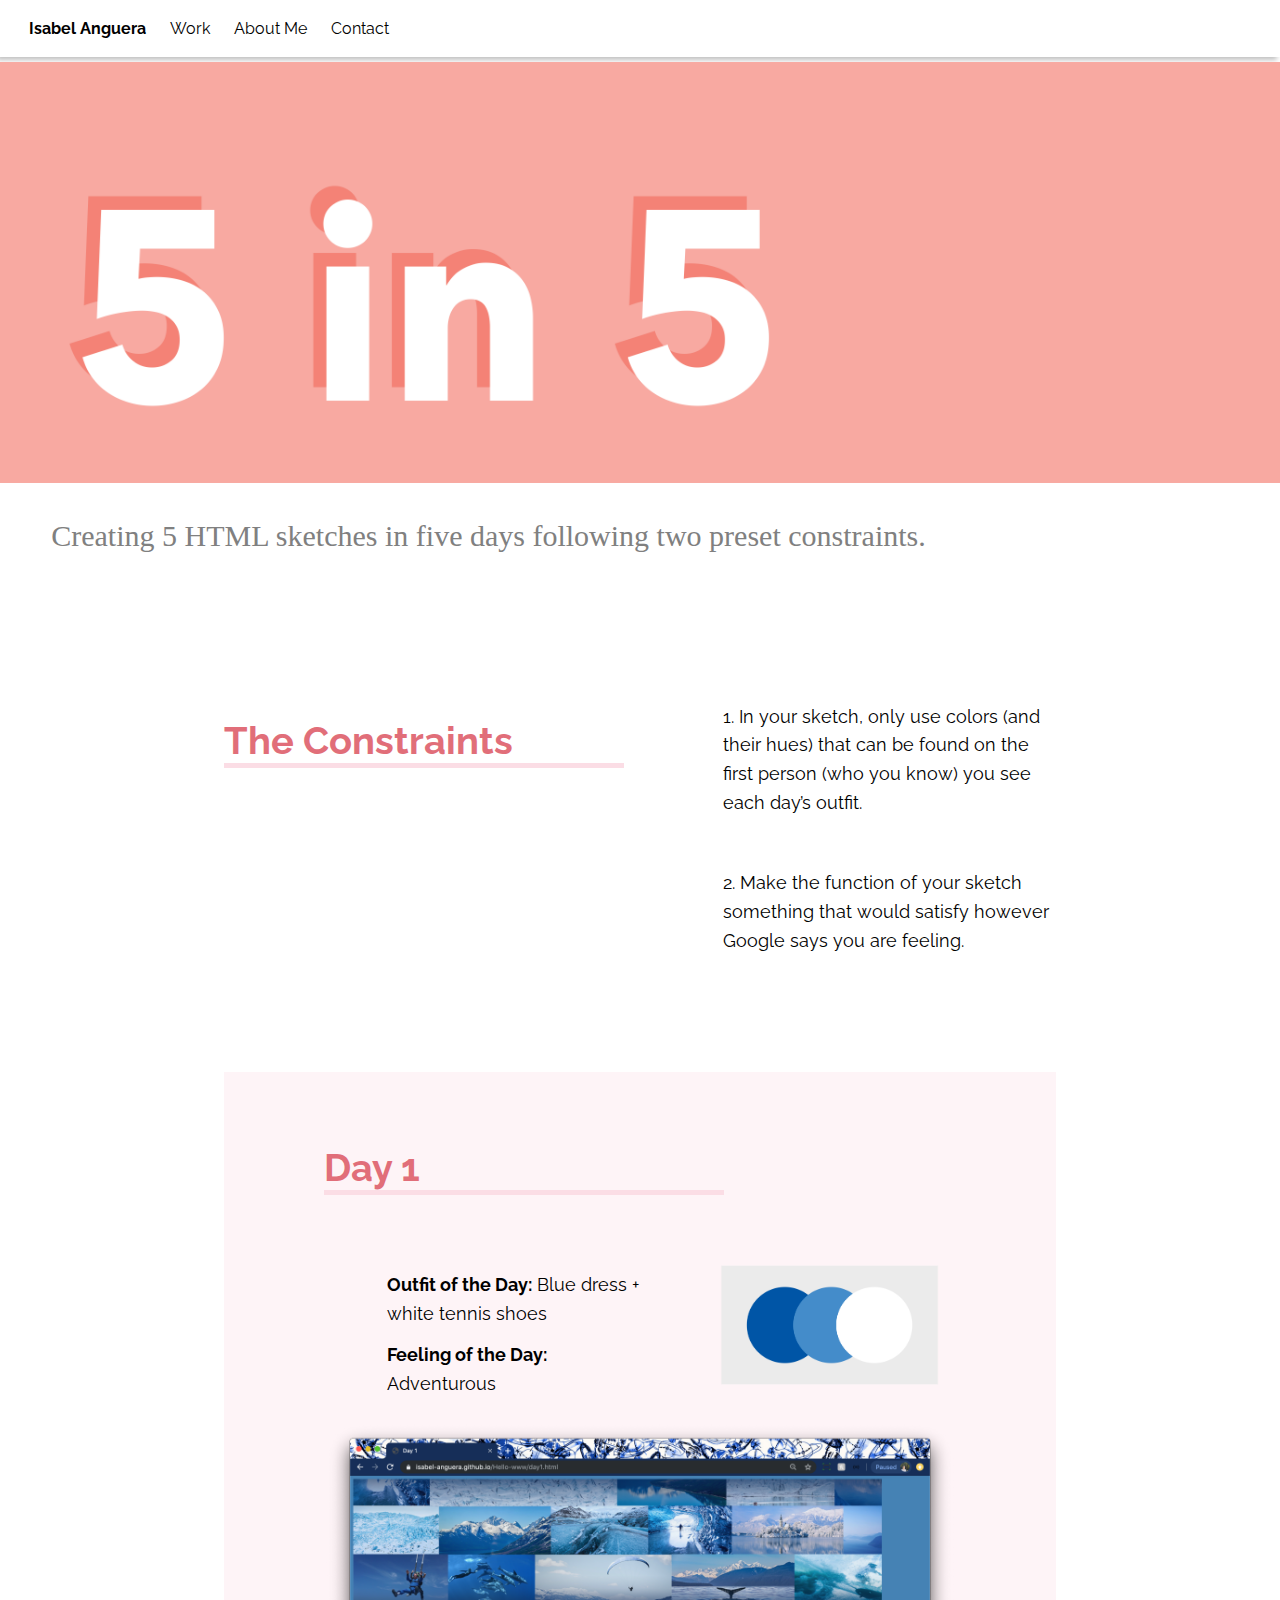
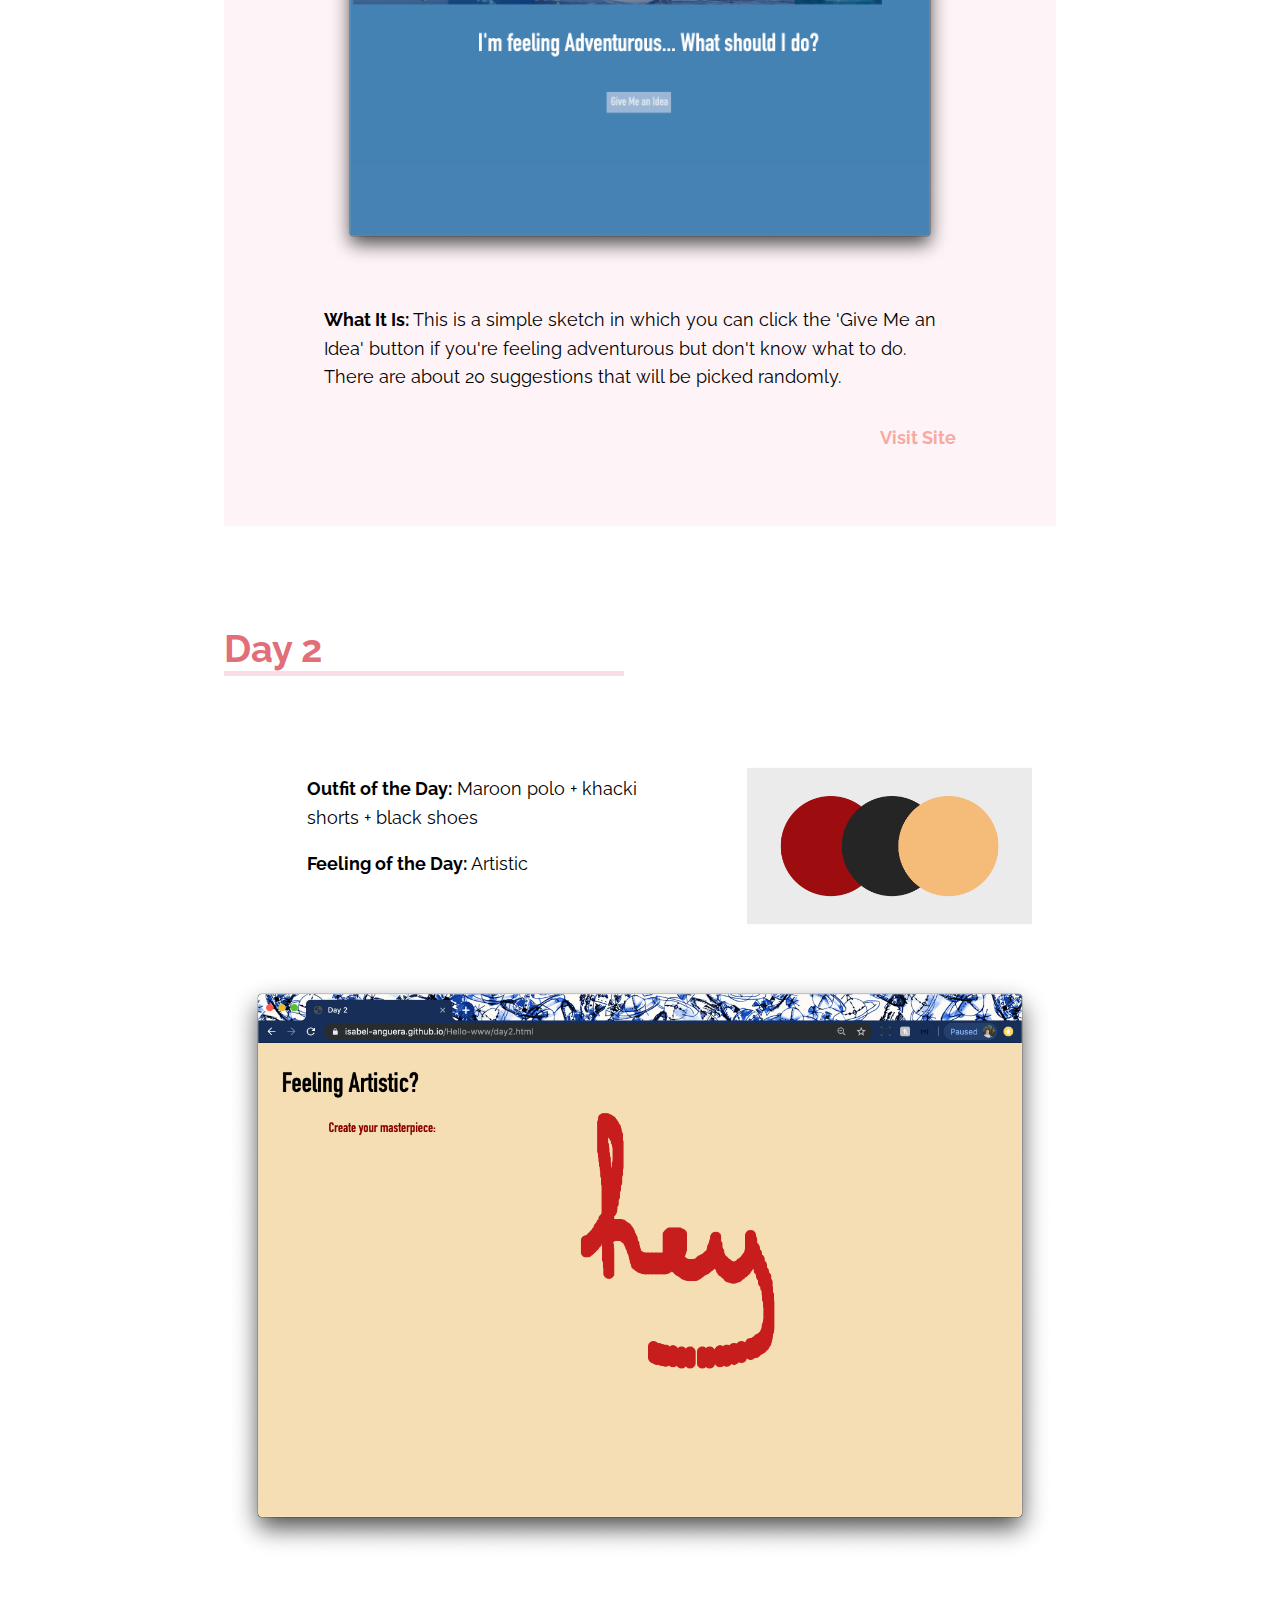
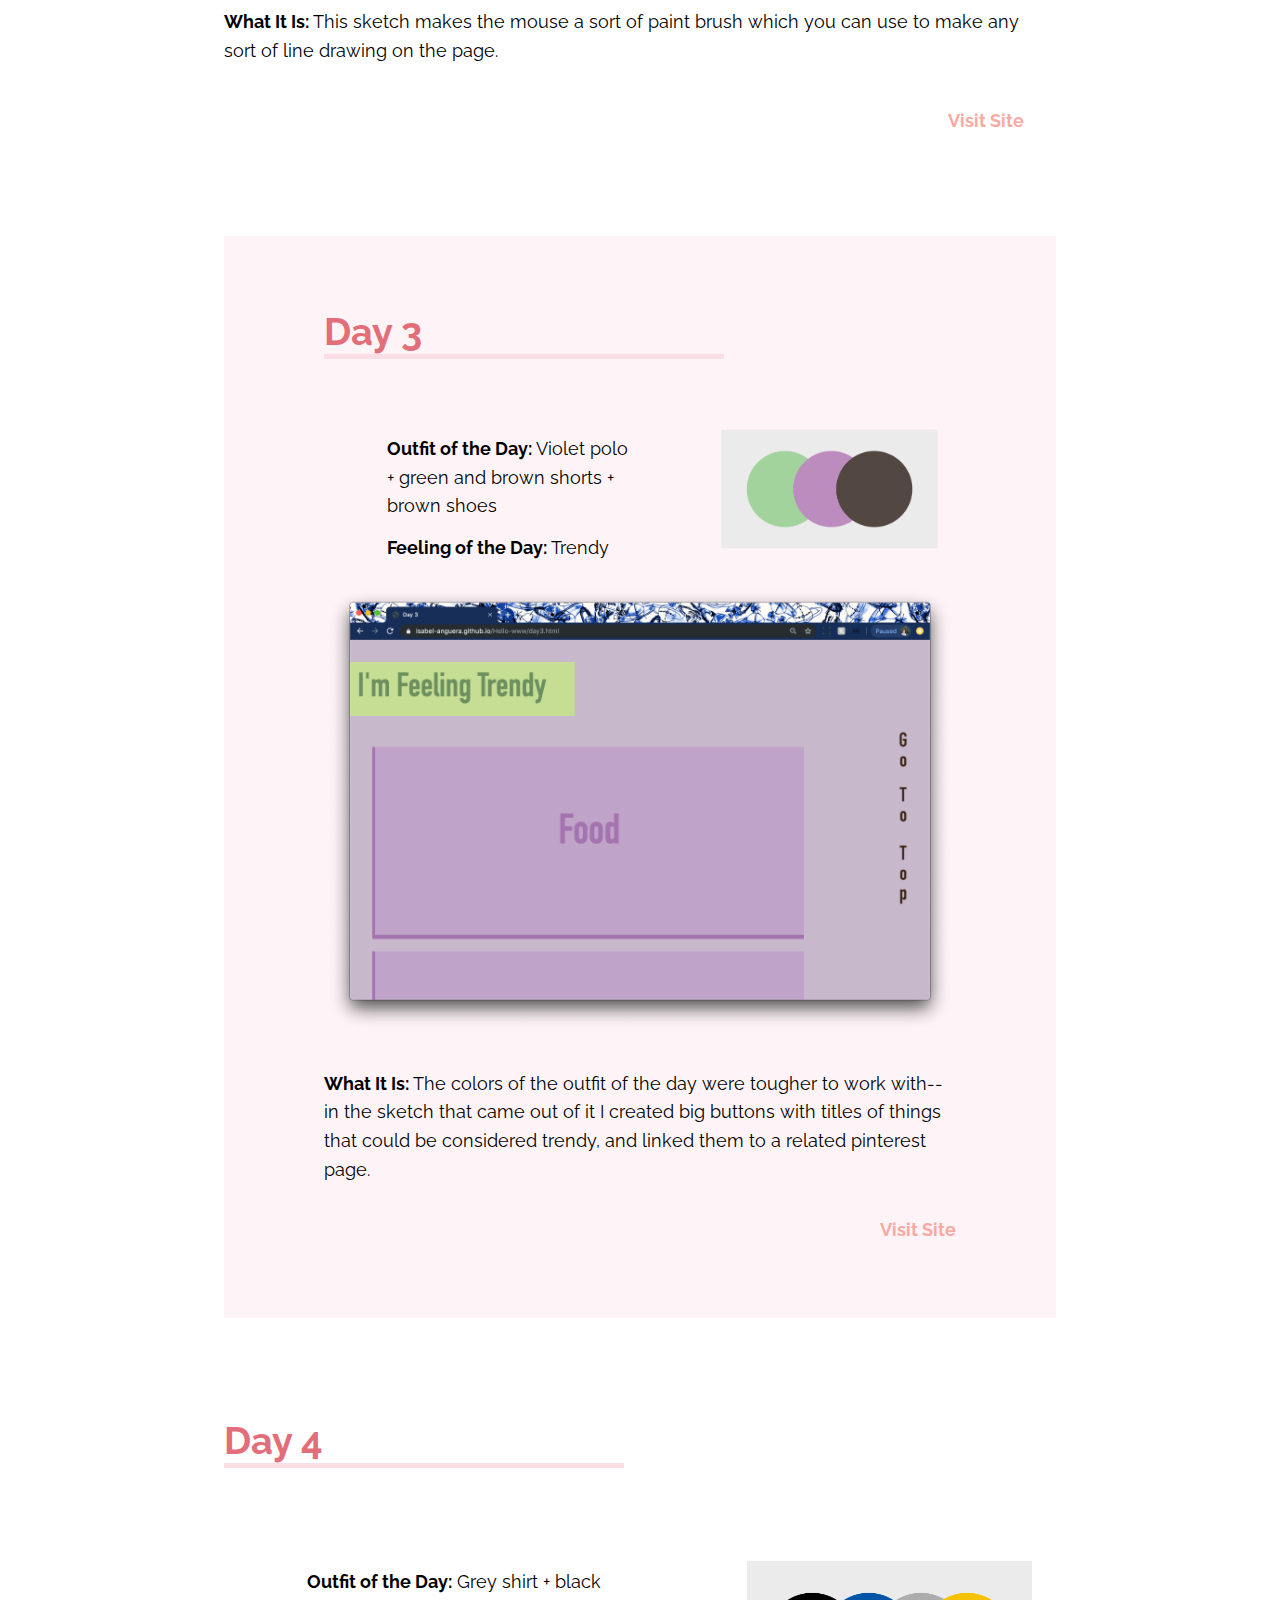
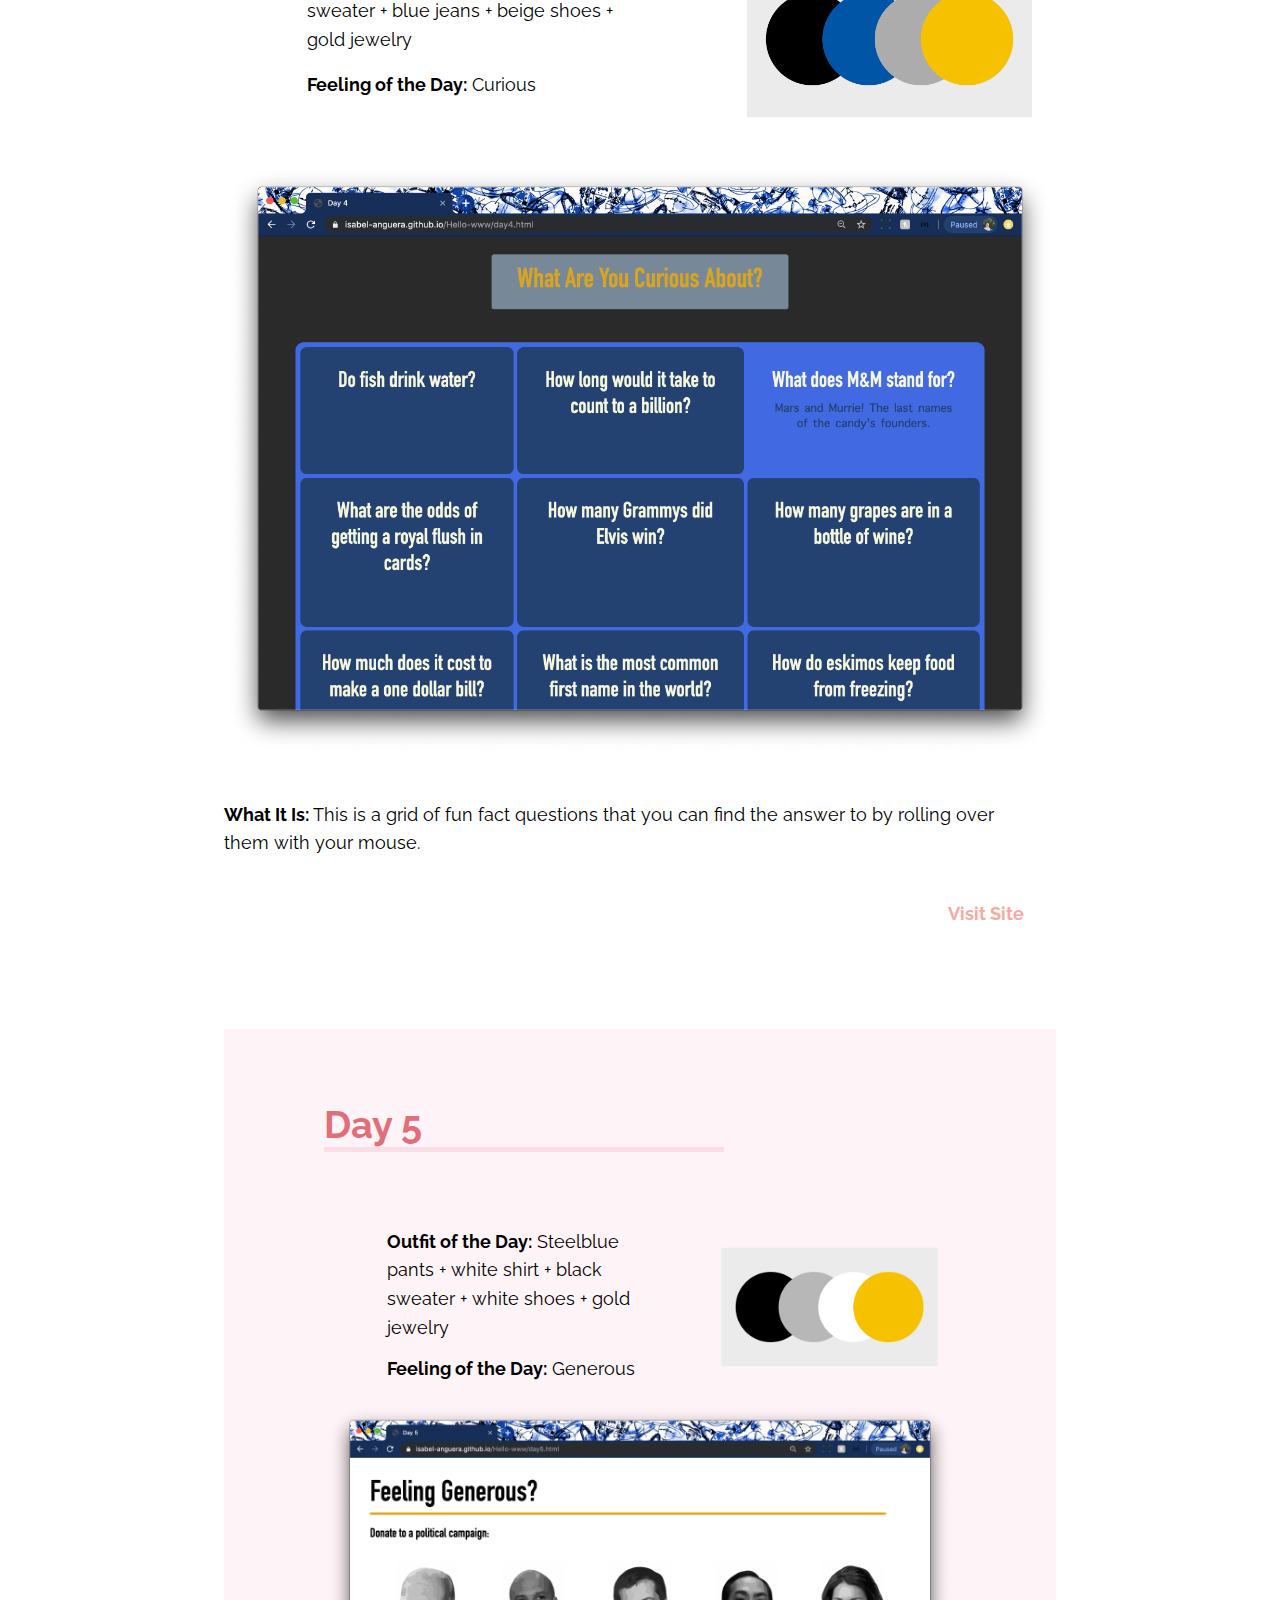
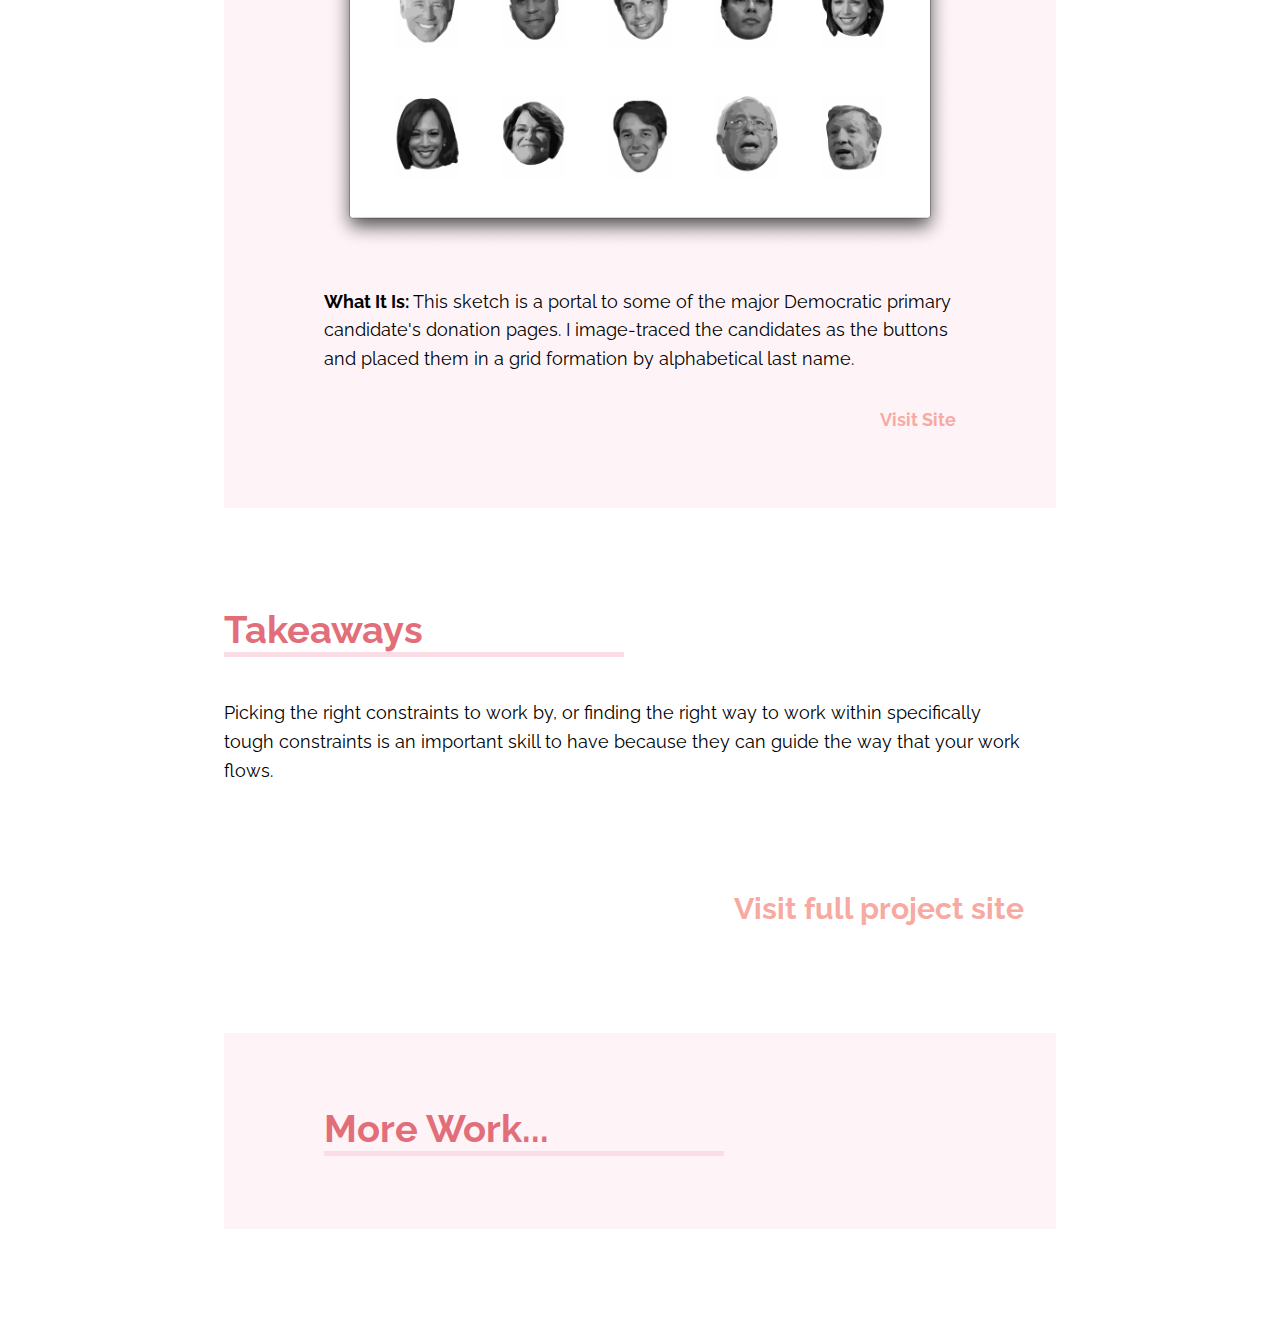
==== commit c6ed2d63: "misc" ====
--- a/5in5.html
+++ b/5in5.html
@@ -11,7 +11,7 @@
 	<div class = "nav-bar">
 		<ul>
 			<li><a href = "index.html"><b>Isabel Anguera</b></a></li>
-			<li><a href = "work.html"> Work </a></li>
+			<li><a href = "index.html"> Work </a></li>
 			<li><a href = "About.html"> About Me </a></li>
 			<li><a href = "contactMe.html"> Contact</a></li>				
 		</ul>
@@ -29,14 +29,15 @@
 				<h2 style = "margin-left:-25%"> The Constraints </h2>
 			</div>
 			<div id = "column">
-				<p><b>1.</b> In your sketch, only use colors (and their hues) that can be found on the first person (who you know) you see each day’s outfit.</p>
+				<p>1. In your sketch, only use colors (and their hues) that can be found on the first person (who you know) you see each day’s outfit.</p>
 				<br>
-				<p><b>2.</b> Make the function of your sketch something that would satisfy however Google says you are feeling.</p>
+				<p>2. Make the function of your sketch something that would satisfy however Google says you are feeling.</p>
 			</div>
 		</div>
 	</div>
 
-		<hr>
+
+		<!-- <hr> -->
 
 	<!-- <div id = "section">
 		<h2> Design Challenges </h2>
@@ -57,7 +58,7 @@
 	
 
 		<div id = "section">
-			<h2> Day + Sketch #1 </h2>
+			<h2> Day 1 </h2>
 			<div id = "row">
 				<div id = "column">
 					<p><b>Outfit of the Day:</b> Blue dress + white tennis shoes</p>
@@ -67,15 +68,15 @@
 					<img src = "Imgs/color-scheme-1.png" style = "margin-top: -10%">
 				</div>
 			</div>
-				<img src = "Imgs/Day1.png">
+				<img src = "Imgs/day1.png">
 				<p><b> What It Is: </b>This is a simple sketch in which you can click the 'Give Me an Idea' button if you're feeling adventurous but don't know what to do. There are about 20 suggestions that will be picked randomly.</p>
 				<p style = "text-align: right"><b><a id = "url" href = "https://isabel-anguera.github.io/Hello-www/day1.html">Visit Site</a></b></p>
 		</div>
 
-		<hr>
+		<!-- <hr> -->
 
 		<div id = "section">
-			<h2> Day + Sketch #2 </h2>
+			<h2> Day 2 </h2>
 			<div id = "row">
 				<div id = "column">
 					<p><b>Outfit of the Day:</b> Maroon polo + khacki shorts + black shoes</p>
@@ -89,11 +90,12 @@
 				<p><b> What It Is: </b>This sketch makes the mouse a sort of paint brush which you can use to make any sort of line drawing on the page.</p>
 				<p style = "text-align: right"><b><a id = "url" href = "https://isabel-anguera.github.io/Hello-www/day2.html">Visit Site</a></b></p>
 		</div>
+	
 
-		<hr>
+		<!-- <hr> -->
 
 		<div id = "section">
-			<h2> Day + Sketch #3 </h2>
+			<h2> Day 3 </h2>
 			<div id = "row">
 				<div id = "column">
 				<p><b>Outfit of the Day:</b> Violet polo + green and brown shorts + brown shoes</p>
@@ -108,10 +110,10 @@
 				<p style = "text-align: right"><b><a id = "url" href = "https://isabel-anguera.github.io/Hello-www/day3.html">Visit Site</a></b></p>
 		</div>
 
-		<hr>
+		<!-- <hr> -->
 
 		<div id = "section">
-			<h2> Day + Sketch #4 </h2>
+			<h2> Day 4 </h2>
 			<div id = "row">
 				<div id = "column">
 					<p><b>Outfit of the Day:</b> Grey shirt + black sweater + blue jeans + beige shoes + gold jewelry</p>
@@ -125,11 +127,12 @@
 				<p><b> What It Is: </b>This is a grid of fun fact questions that you can find the answer to by rolling over them with your mouse.</p>
 				<p style = "text-align: right"><b><a id = "url" href = "https://isabel-anguera.github.io/Hello-www/day4.html">Visit Site</a></b></p>
 		</div>
+	
 
-		<hr>
+		<!-- <hr> -->
 
 		<div id = "section">
-			<h2> Day + Sketch #5 </h2>
+			<h2> Day 5 </h2>
 			<div id = "row">
 				<div id = "column">
 					<p><b>Outfit of the Day:</b> Steelblue pants + white shirt + black sweater + white shoes + gold jewelry</p>
@@ -144,18 +147,26 @@
 				<p style = "text-align: right"><b><a id = "url" href = "https://isabel-anguera.github.io/Hello-www/day5.html">Visit Site</a></b></p>
 		</div>
 
-		<hr>
+		<!-- <hr> -->
+
 
 		<div id = "section">
 			<h2> Takeaways </h2>
 			<p> Picking the right constraints to work by, or finding the right way to work within specifically tough constraints is an important skill to have because they can guide the way that your work flows. </p>
 		</div>
 
-		<hr>
+		<!-- <hr> -->
 
 
 		<p style = "text-align: right"><b><a id = "url" href = "https://isabel-anguera.github.io/Hello-www/index.html" style = "font-size:30px"> Visit full project site </a></b></p>
+	
+
+		<div id = "section">
+				<h2> More Work... </h2>
+			</div>
+		</div>
 	</div>
+
 
 
 
--- a/5in5-stylesheet.css
+++ b/5in5-stylesheet.css
@@ -1,5 +1,9 @@
-h1, h2, h3, a, li, p {
+h1, h2, a, li, p {
 	font-family: raleway;
+}
+
+body {
+	margin: 0;
 }
 
 h1 {
@@ -13,24 +17,27 @@
 
 
 h2 {
-	background-color: #f8a9a1;
+	/*background-color: #f8a9a1;*/
 	max-width: 400px;
 	font-size: 38px;
+	color: #e16e79;
 	/*text-shadow: -5px 5px 0 #f0916b;*/
-	/*border-bottom: 10px solid #f8a9a1;*/
+	border-bottom: 5px solid #fbdde5;
 }
 
 h3 {
 	color: grey;
 	font-size: 30px;
-	margin: 2% 0 10% 2%;
-	max-width: 700px;
+	margin: 2% 0 10% 4%;
+	max-width: 90%;
 	line-height: 1.5;
+	font-family: "Avenir Next";
+	font-weight: lighter;
 	text-align: justify;
 }
 
 p {
-	font-size: 20px;
+	font-size: 18px;
 	max-width:800px;
 	margin: 5% 0;
 	line-height: 1.6;
@@ -47,6 +54,15 @@
 	font-size: 16px;
 }
 
+ul {
+	background:white;
+	box-shadow: -3px 3px 5px silver;
+	margin: 0;
+	padding: 1.5%;
+	margin-bottom: 5px;
+
+}
+
 a {
 	text-decoration: none;
 	color: black;
@@ -60,6 +76,7 @@
 	color: black;
 }
 
+
 #highlighted {
 	background-color: #f0916b;
 	max-width: 400px;
@@ -70,7 +87,7 @@
 }
 
 #wrap {
-	max-width: 70%;
+	max-width: 65%;
 	margin: 0 auto 0 auto;
 }
 
@@ -95,11 +112,17 @@
 }
 
 #url:hover {
-	color: black;
+	color: #e16e79;
 }
 
 #url:active {
 	color: #f48276;
+}
+
+#section:nth-of-type(even) {
+	/*background-color: #fdfbf4;*/
+	padding: 5% 12%;
+	background-color: #fbdde550 ;
 }
 
 
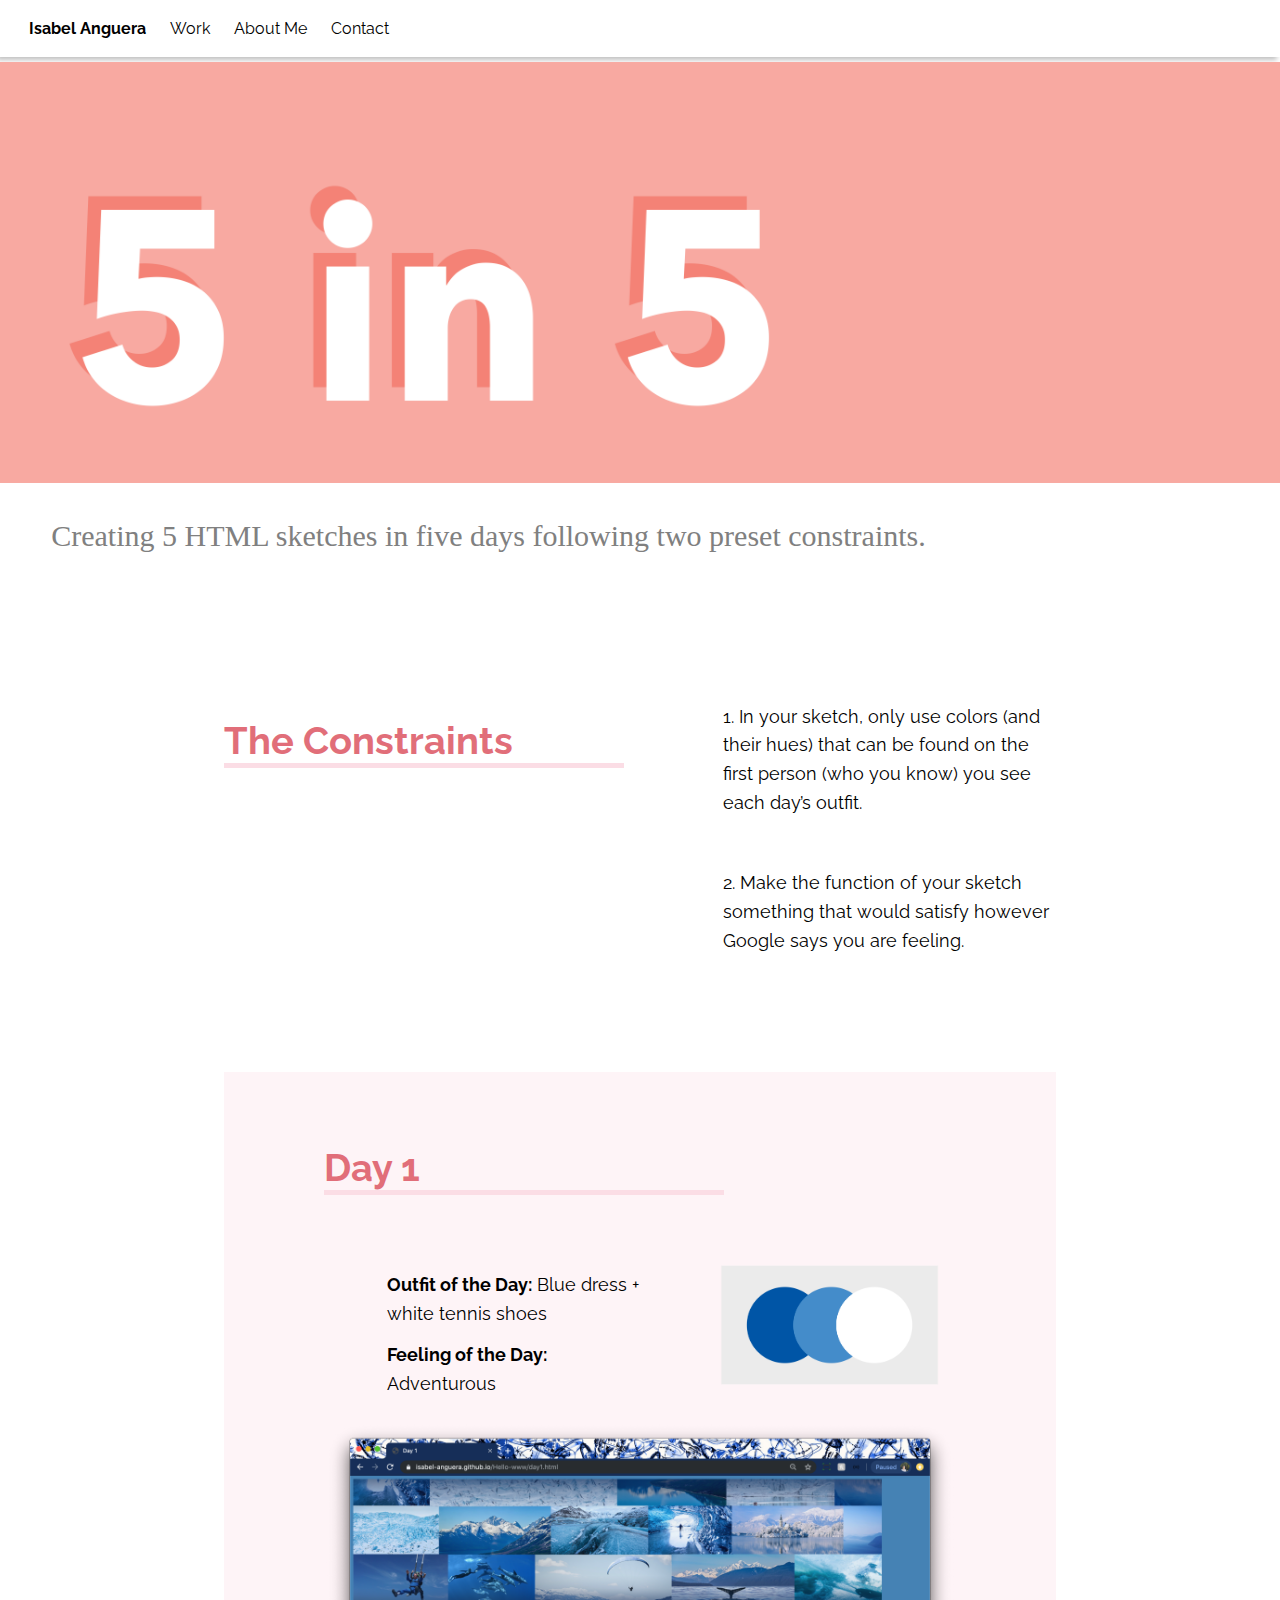
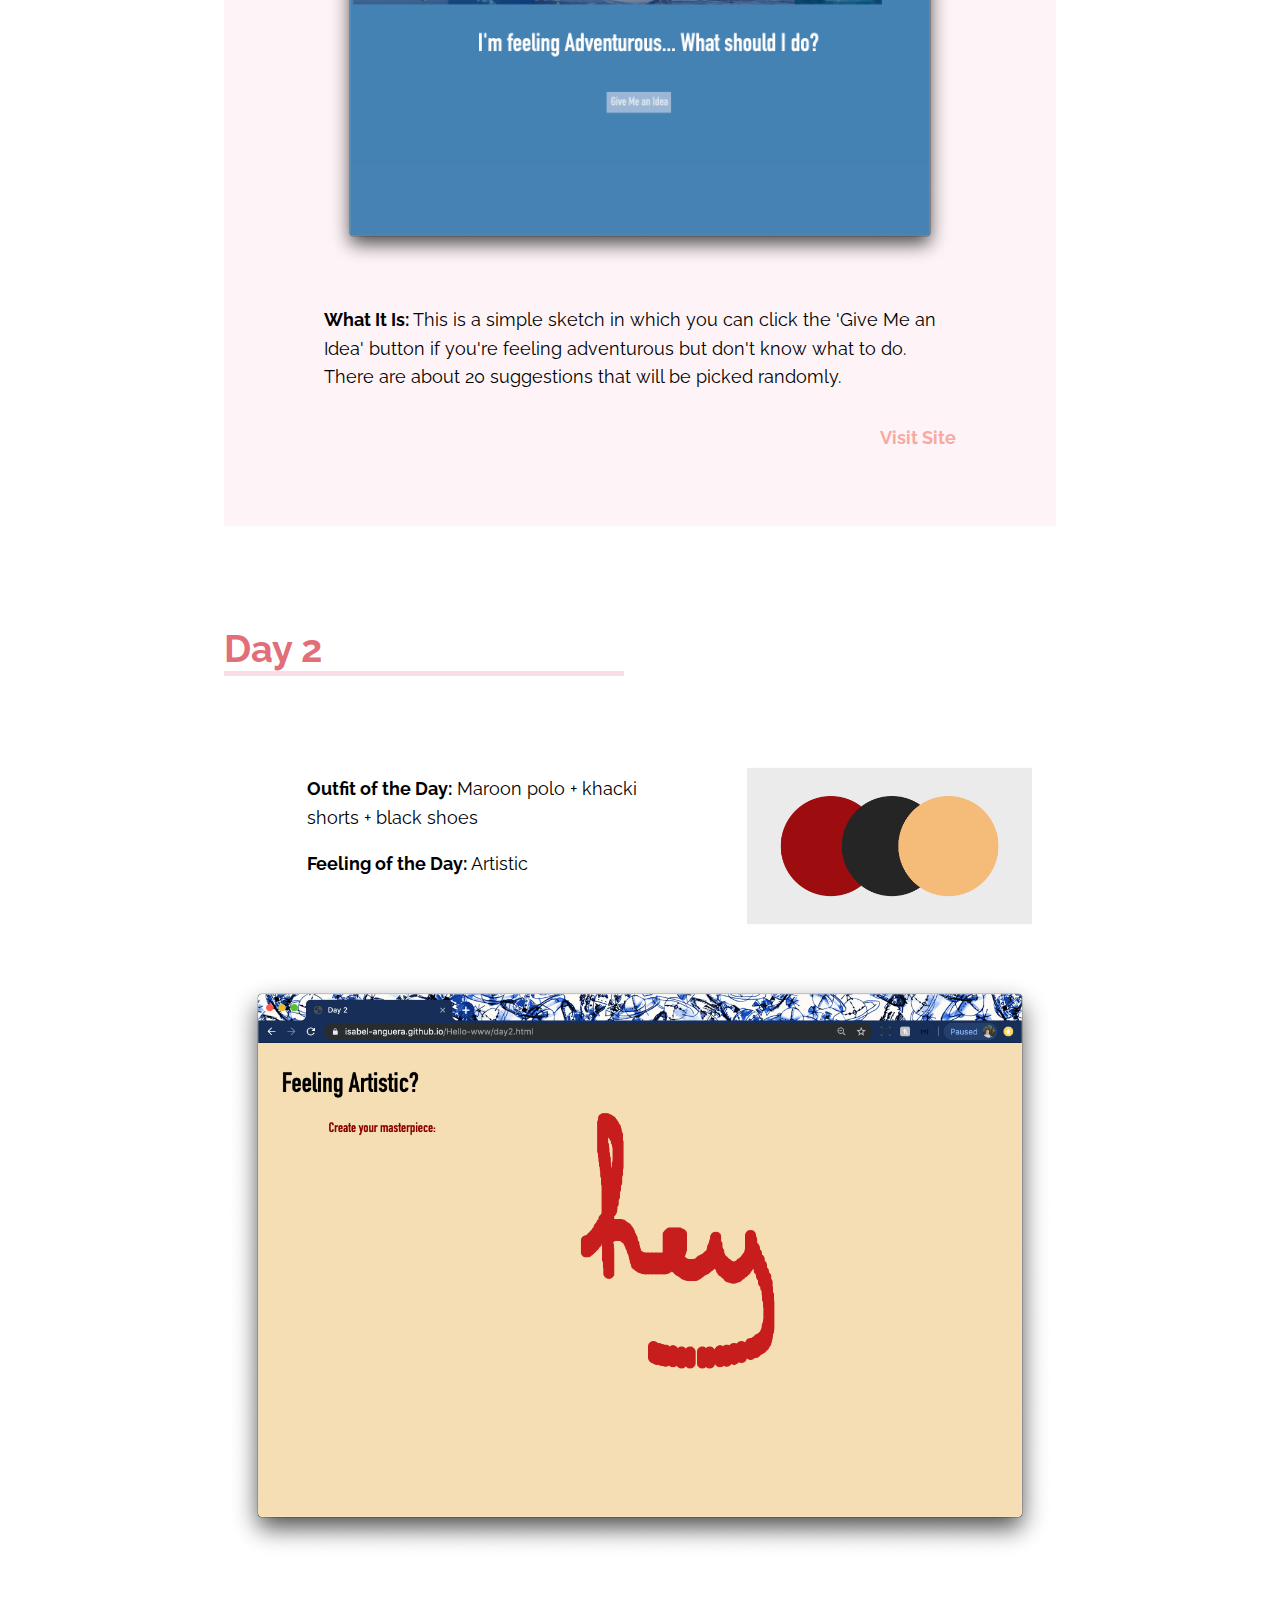
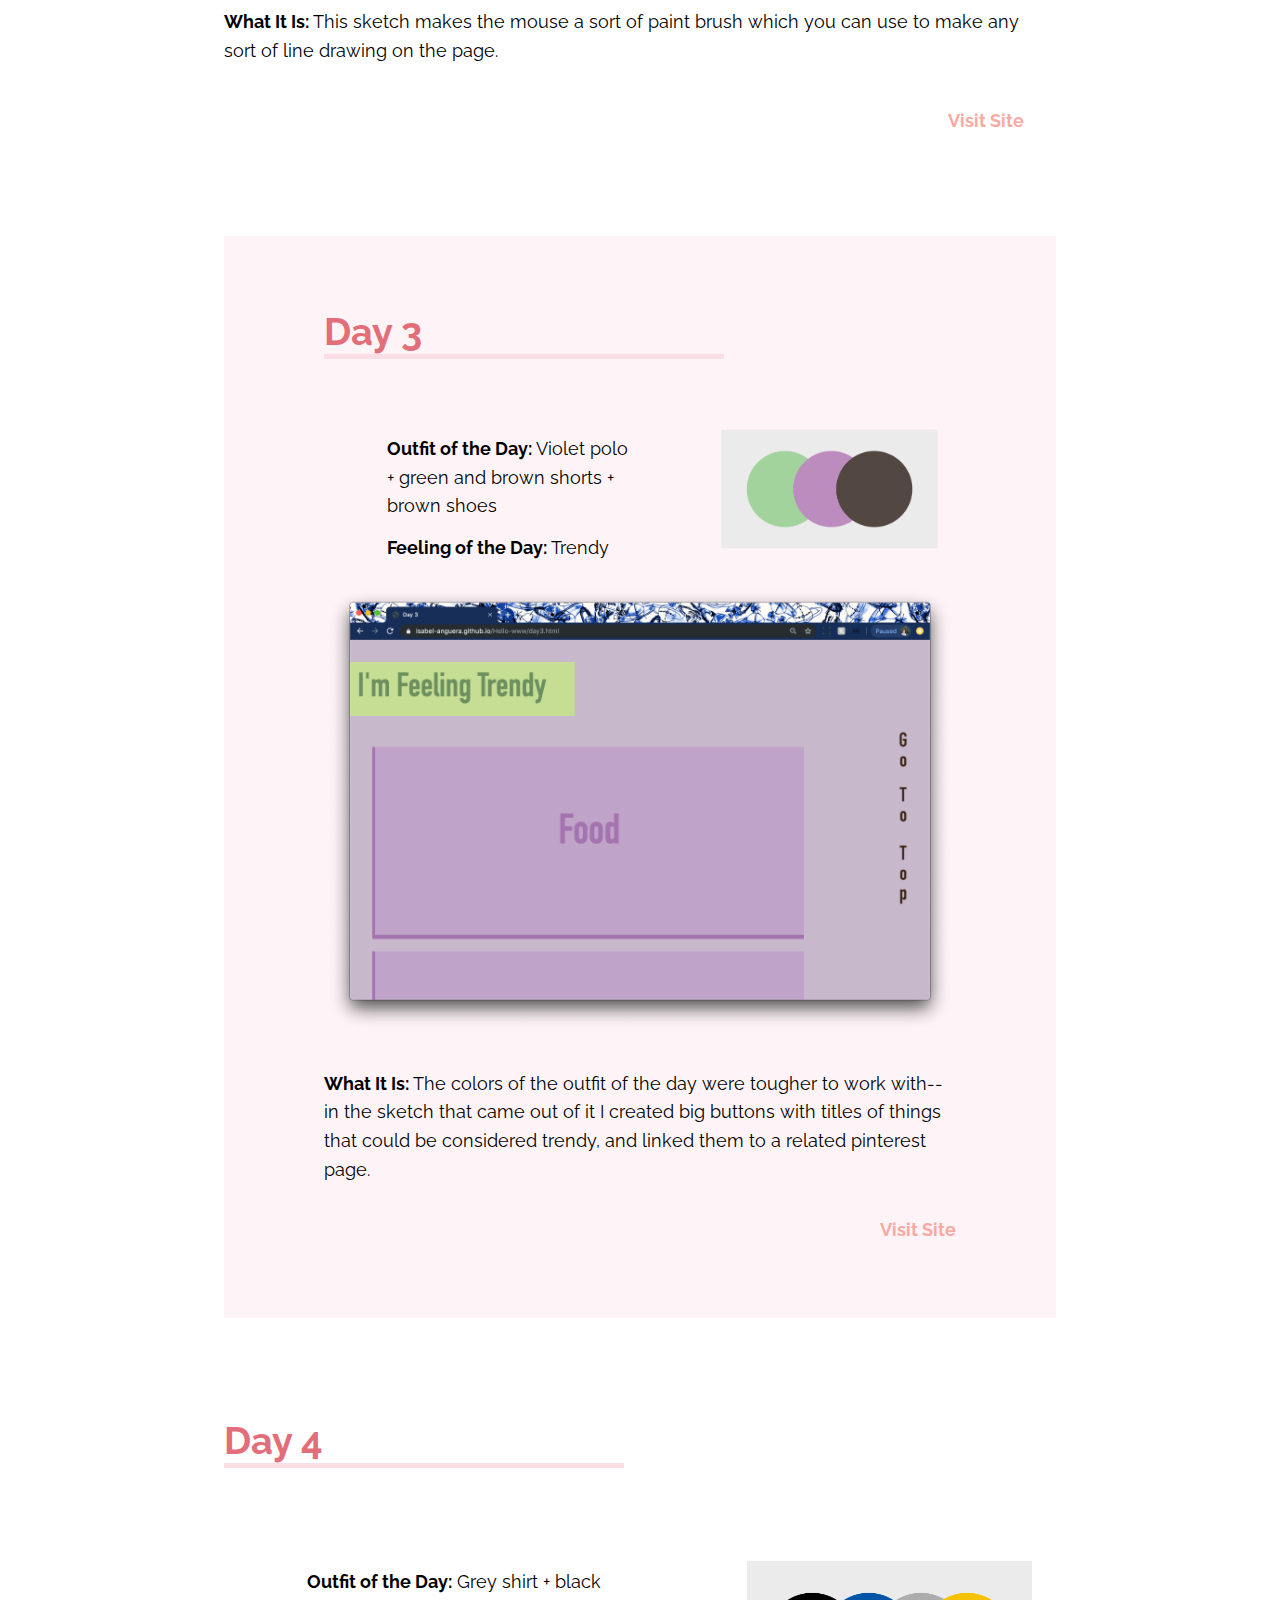
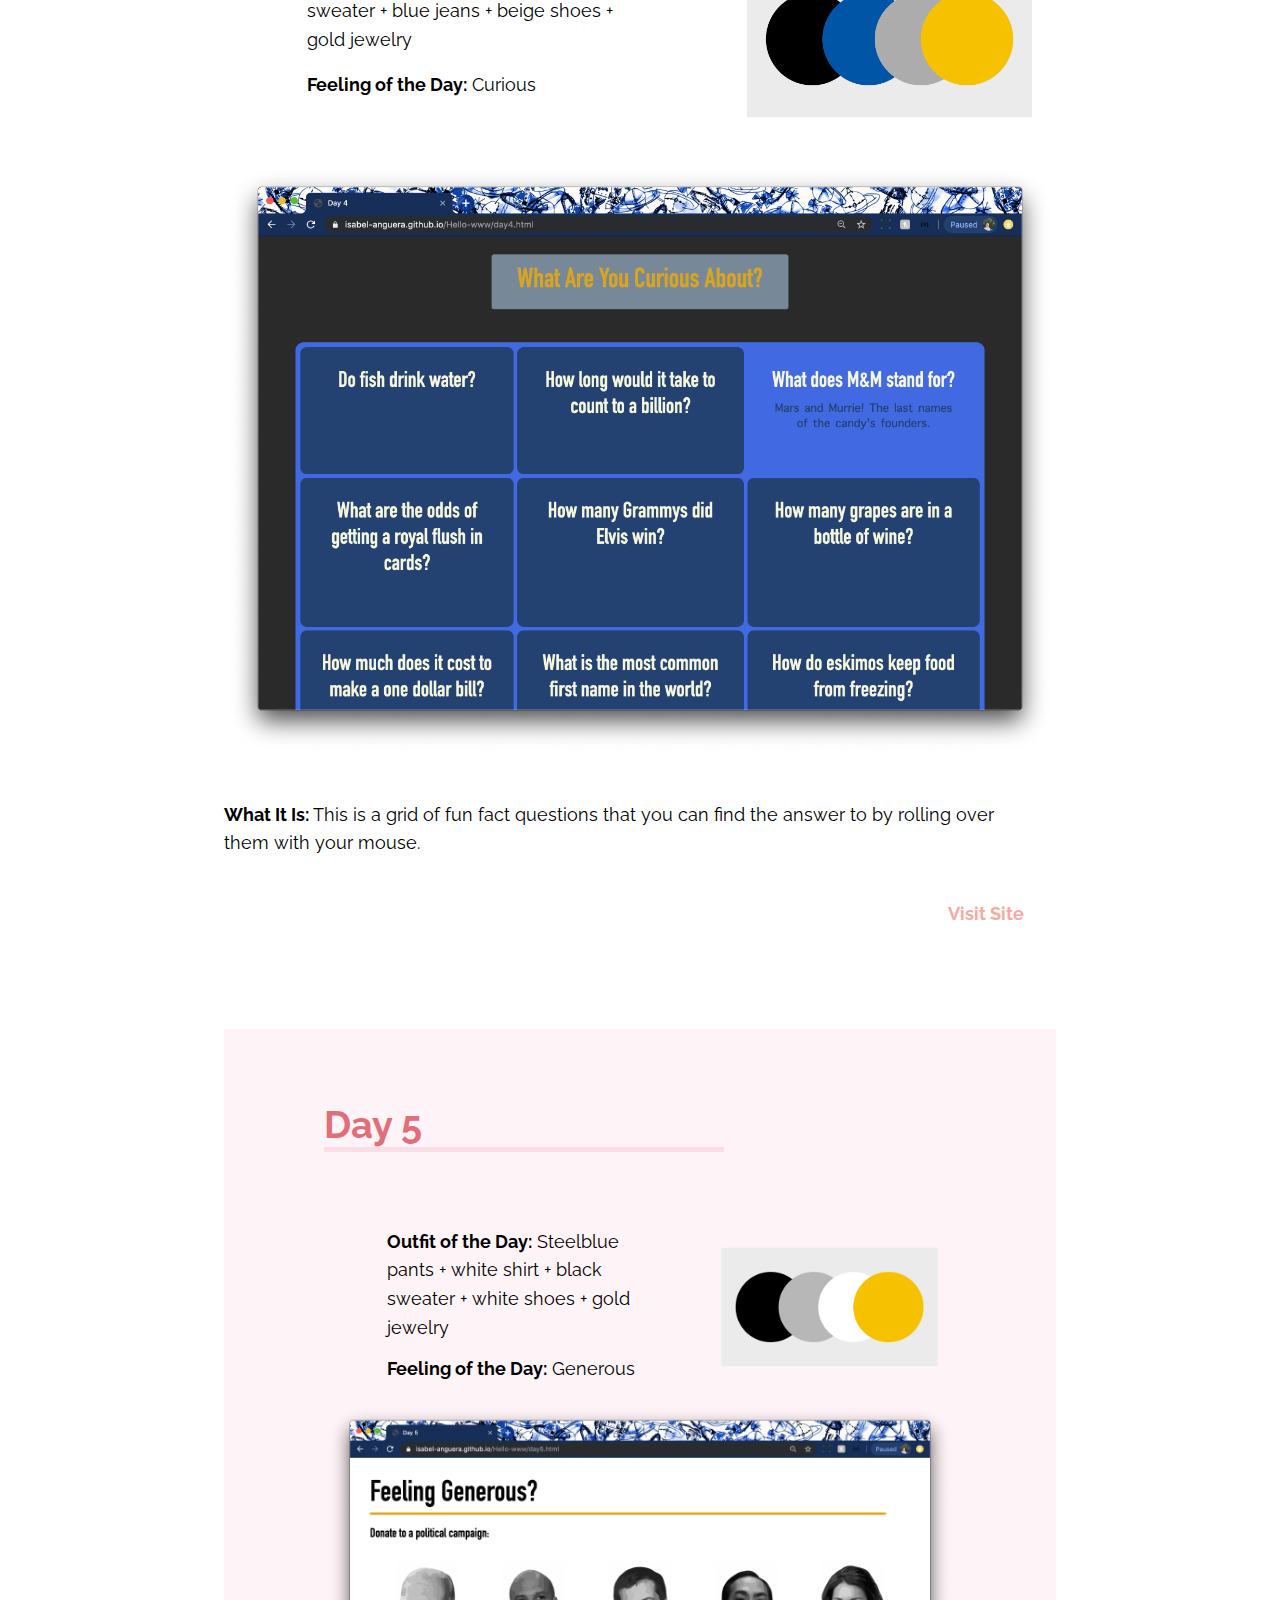
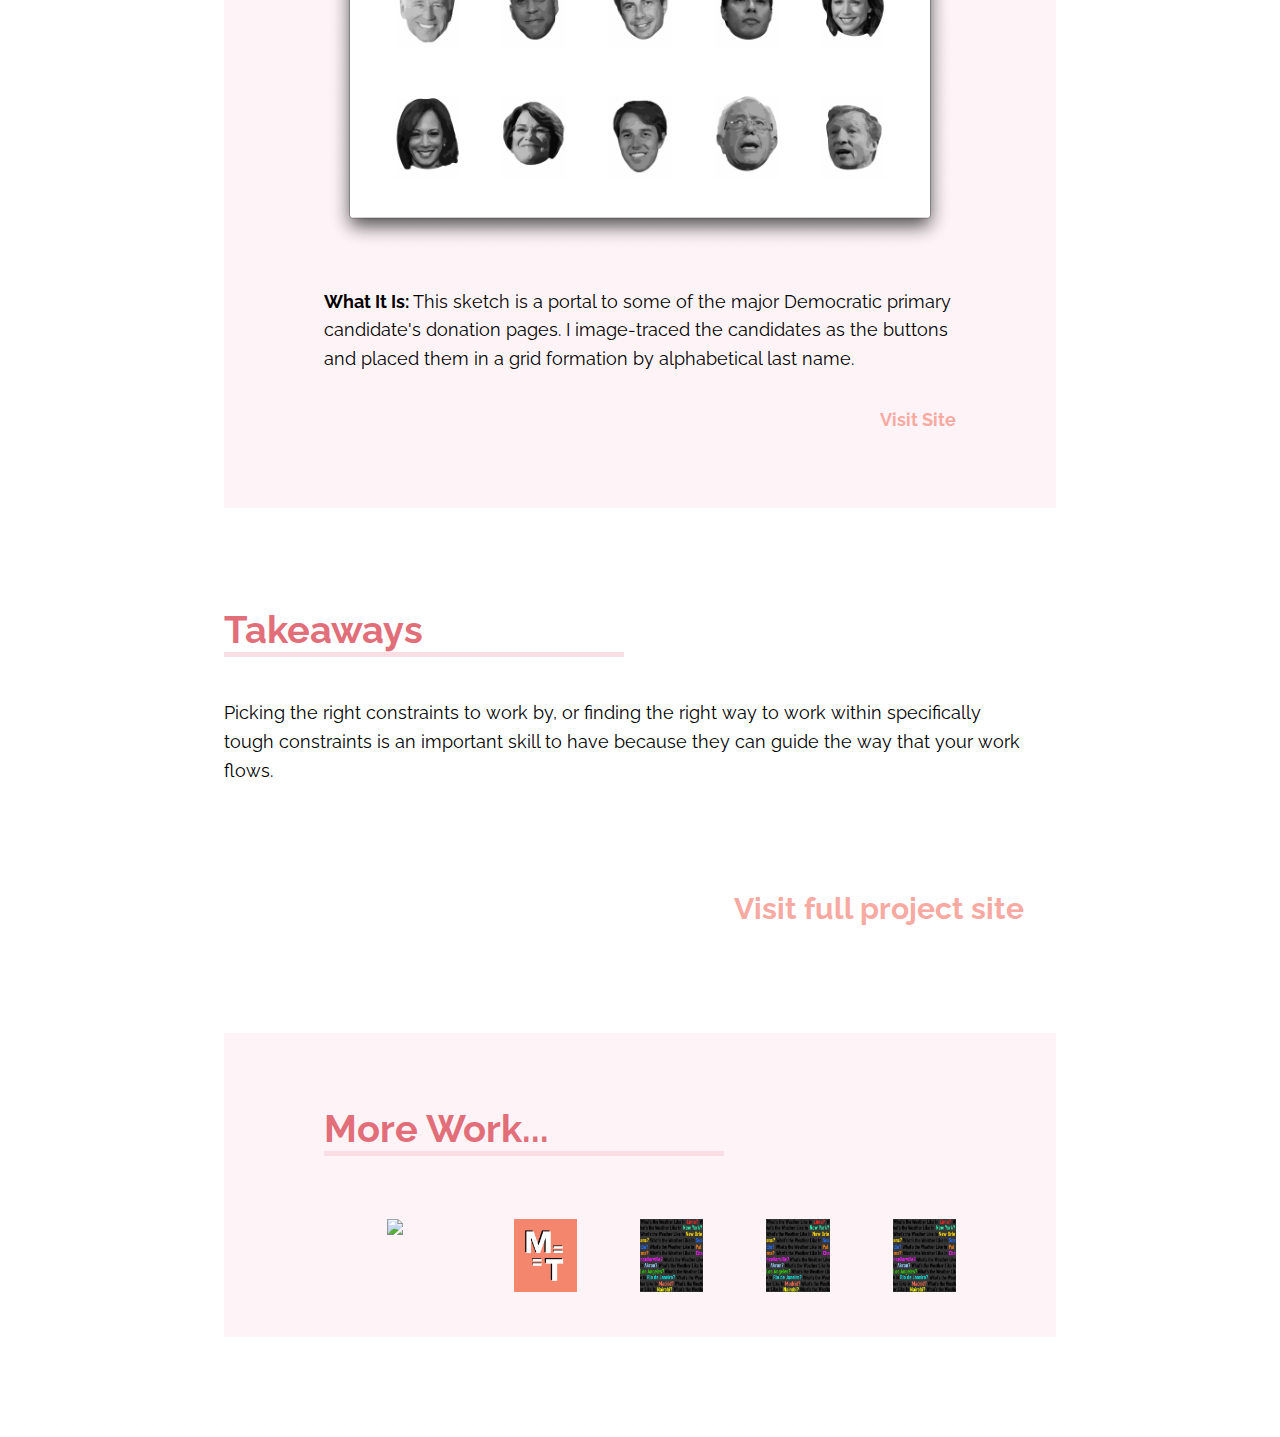
==== commit 28f5d0a0: "API-Case-Study" ====
--- a/5in5.html
+++ b/5in5.html
@@ -159,13 +159,35 @@
 
 
 		<p style = "text-align: right"><b><a id = "url" href = "https://isabel-anguera.github.io/Hello-www/index.html" style = "font-size:30px"> Visit full project site </a></b></p>
-	
-
-		<div id = "section">
-				<h2> More Work... </h2>
-			</div>
-		</div>
-	</div>
+<!-- </div> -->
+
+		<div id = "section">
+			<h2> More Work... </h2>
+			<div id = "row">
+
+				<div id = "column" style = "flex: 20%">
+					<img src = "Imgs/ISFS-thumbnail.jpg">
+				</div>
+
+				<div id = "column" style = "flex: 20%">
+					<img src = "Imgs/Emerging1-thumbnail.png">
+				</div>
+
+				<div id = "column" style = "flex: 20%">
+					<img src = "Imgs/fourth-thumbnail.png">
+				</div>
+
+				<div id = "column" style = "flex: 20%">
+					<img src = "Imgs/fourth-thumbnail.png">
+				</div>
+
+				<div id = "column" style = "flex: 20%">
+					<img src = "Imgs/fourth-thumbnail.png">
+				</div>
+			</div>
+		</div>
+</div>
+	
 
 
 
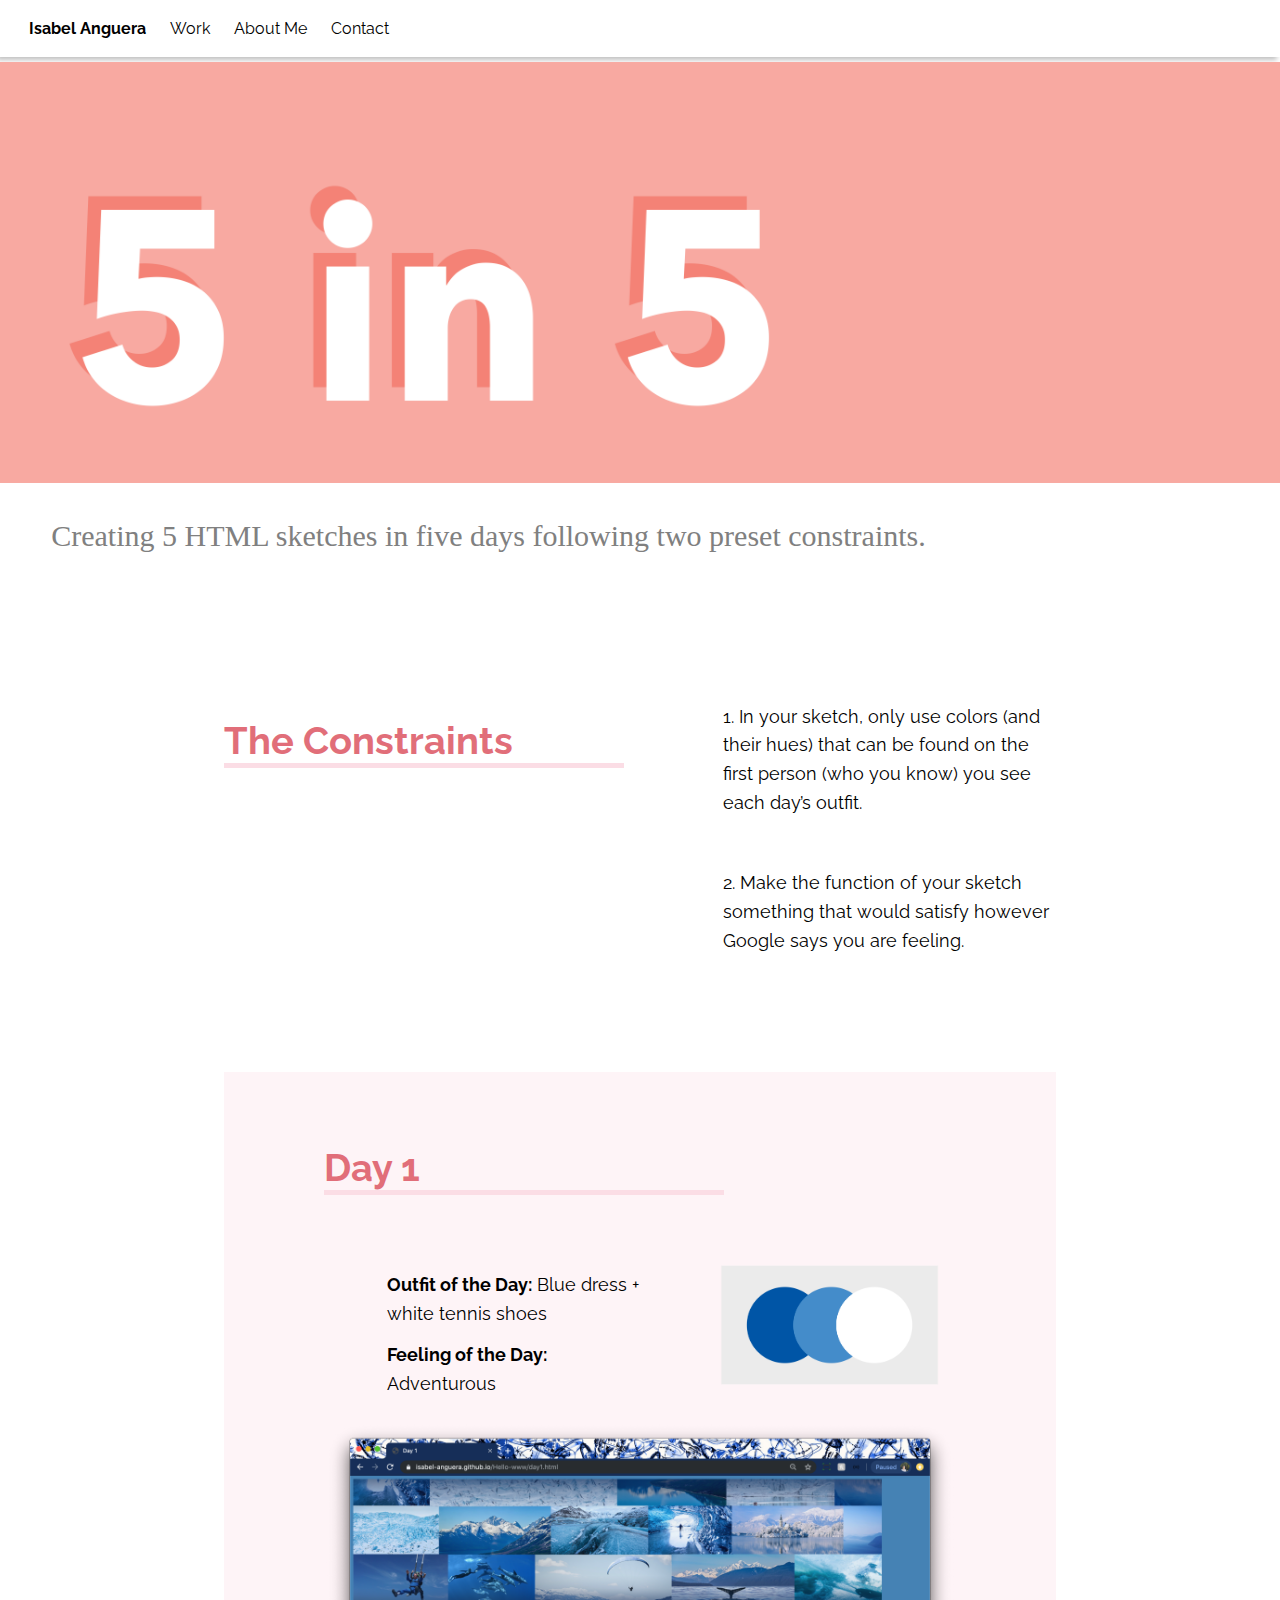
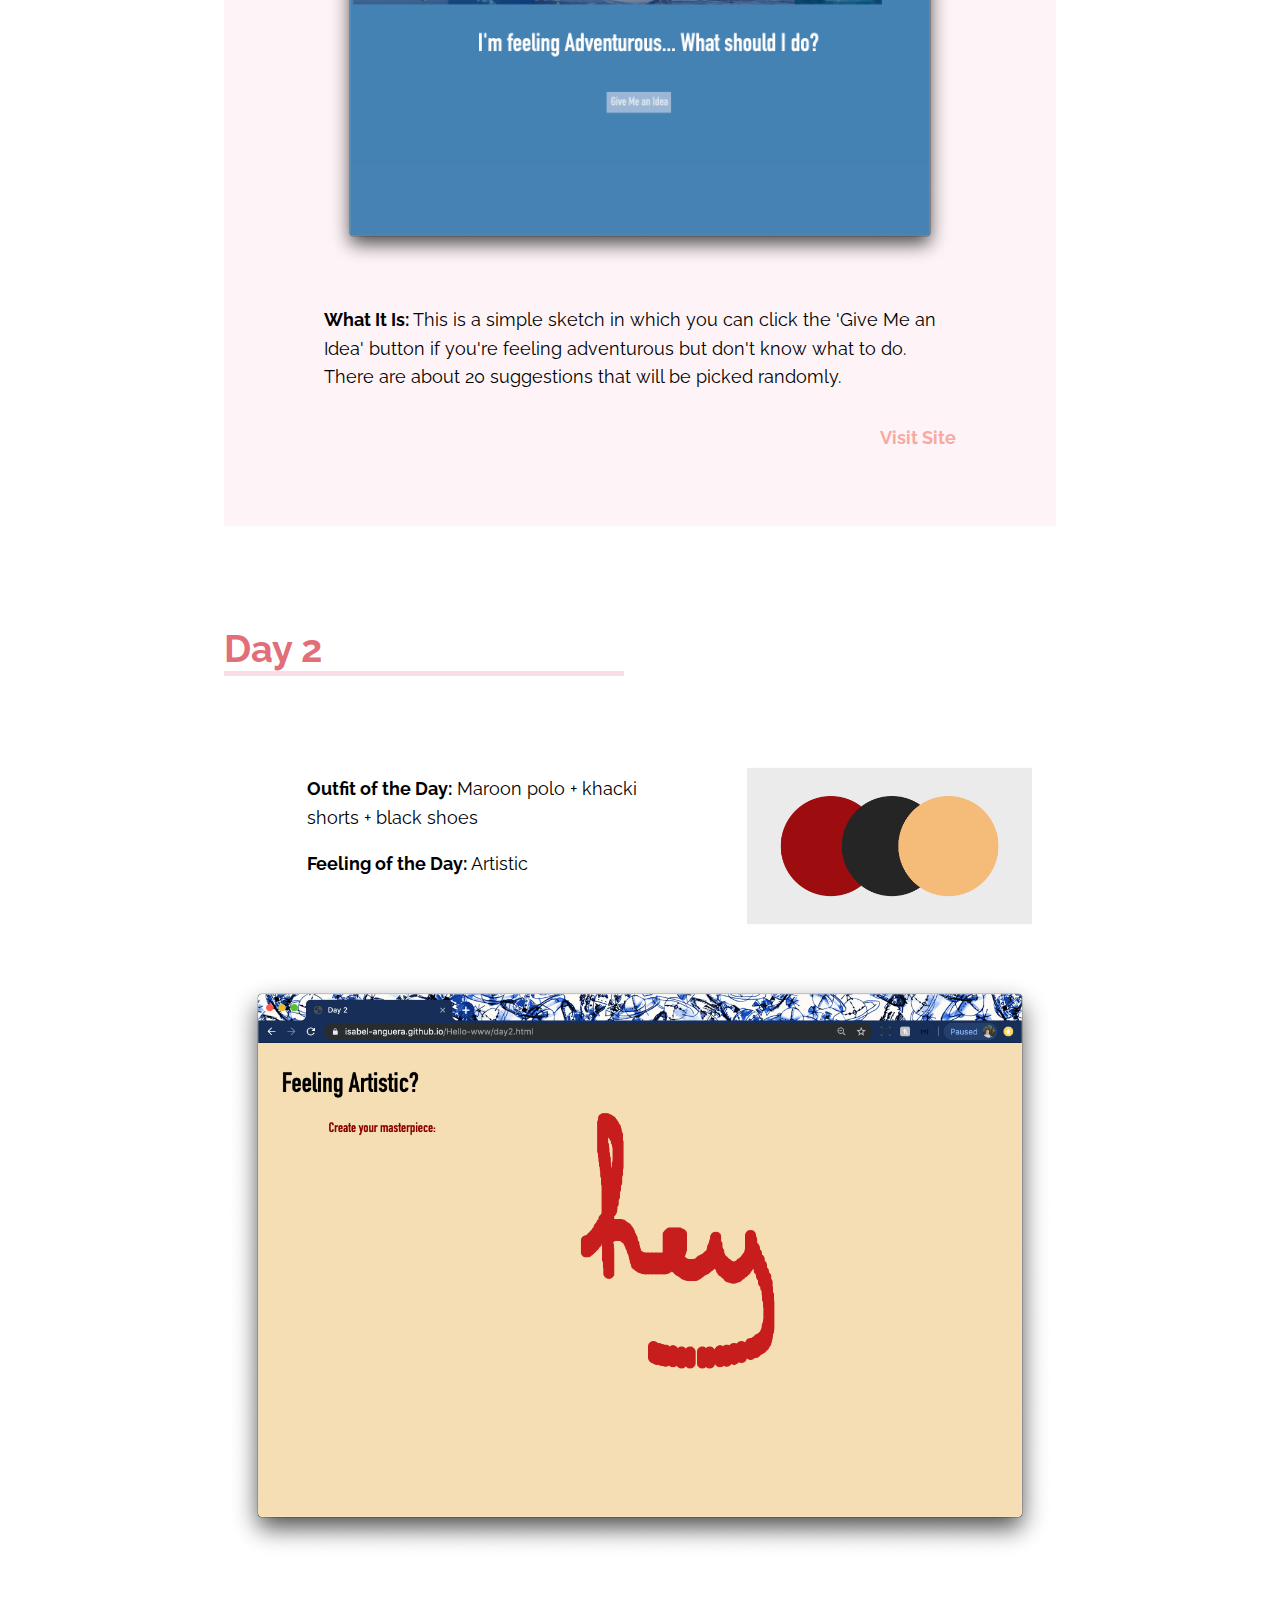
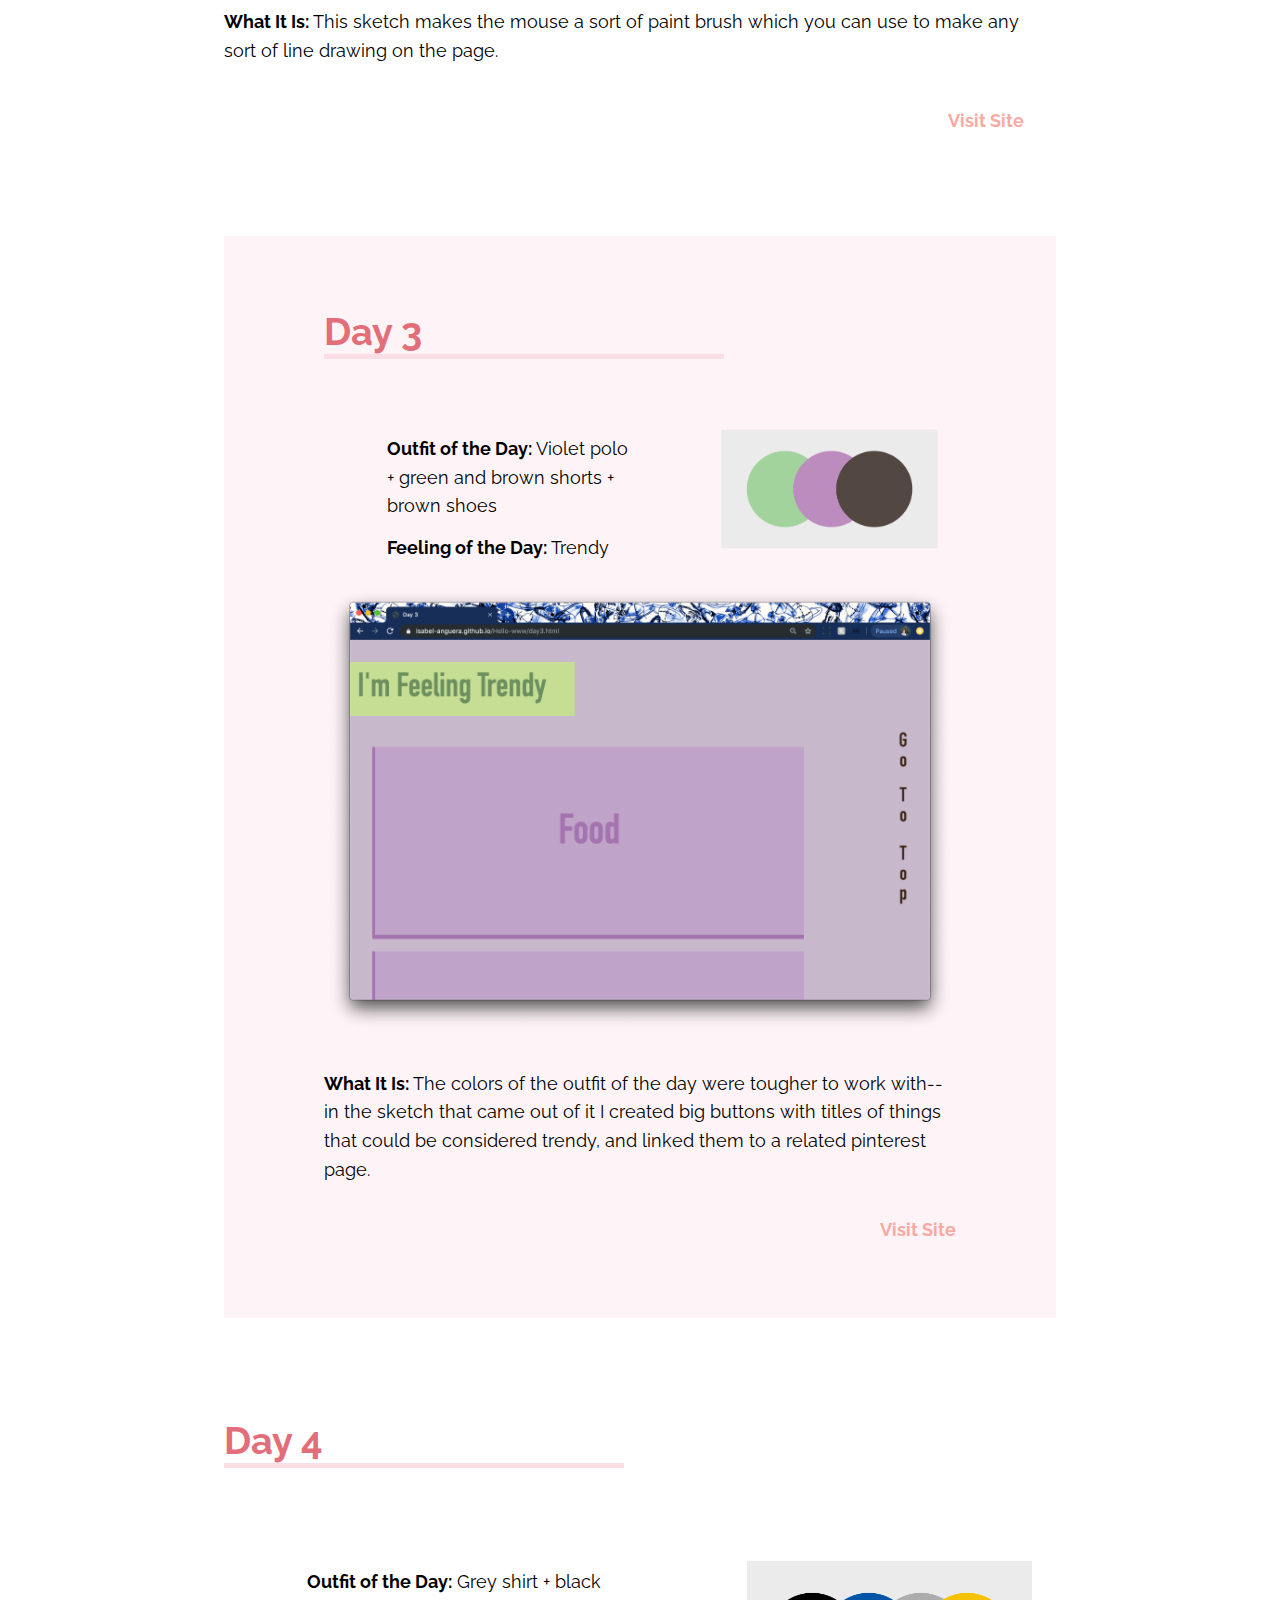
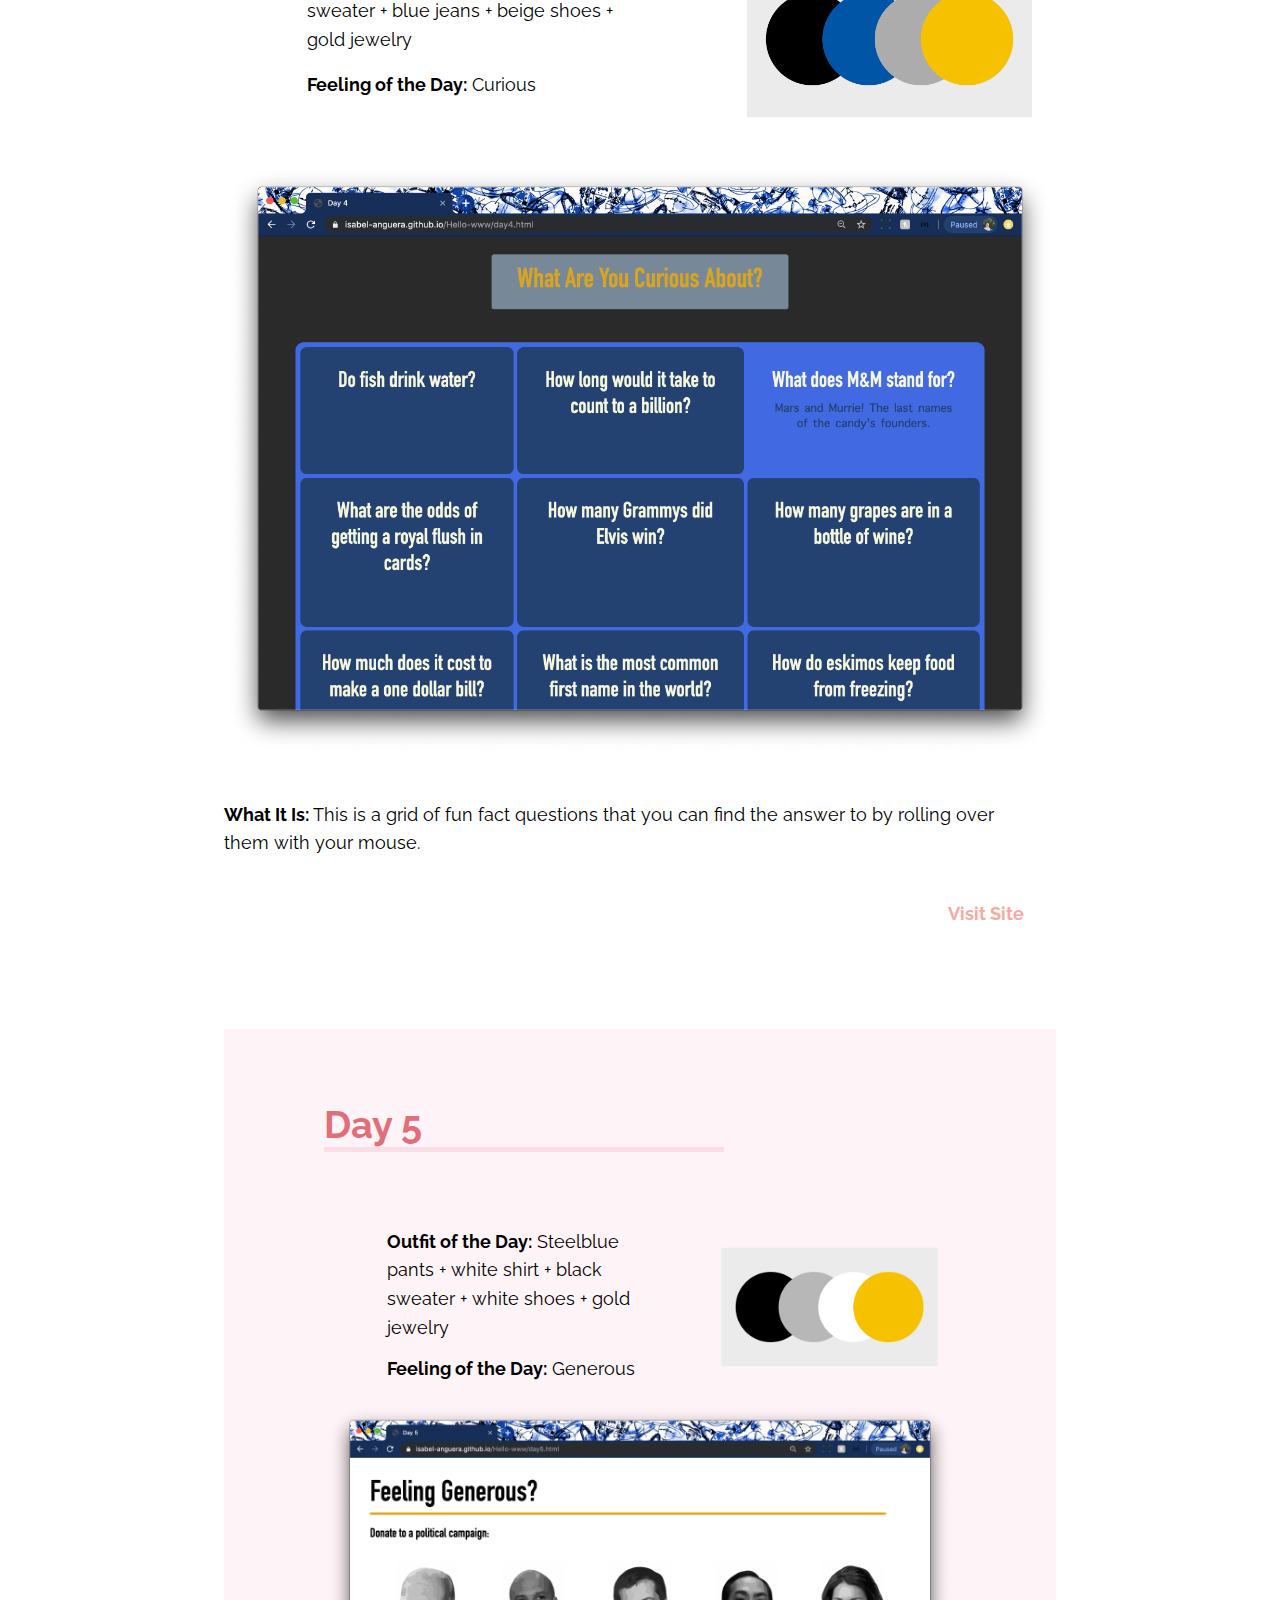
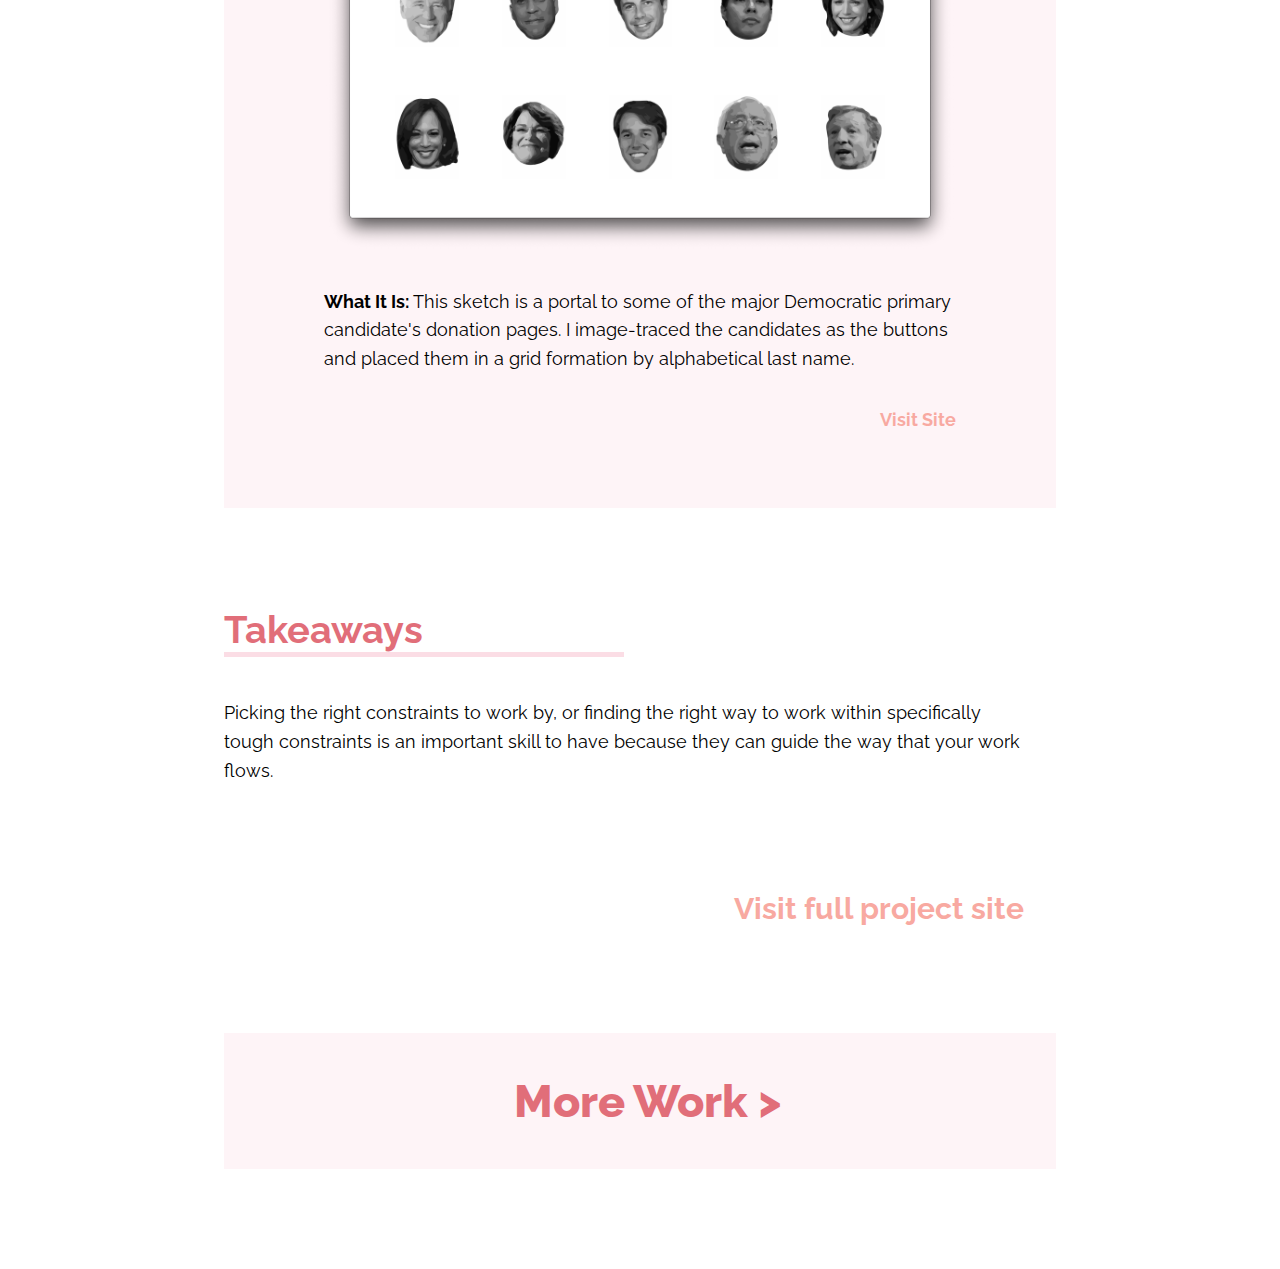
==== commit 2c376ac0: "fixed link" ====
--- a/5in5.html
+++ b/5in5.html
@@ -162,30 +162,8 @@
 <!-- </div> -->
 
 		<div id = "section">
-			<h2> More Work... </h2>
-			<div id = "row">
-
-				<div id = "column" style = "flex: 20%">
-					<img src = "Imgs/ISFS-thumbnail.jpg">
-				</div>
-
-				<div id = "column" style = "flex: 20%">
-					<img src = "Imgs/Emerging1-thumbnail.png">
-				</div>
-
-				<div id = "column" style = "flex: 20%">
-					<img src = "Imgs/fourth-thumbnail.png">
-				</div>
-
-				<div id = "column" style = "flex: 20%">
-					<img src = "Imgs/fourth-thumbnail.png">
-				</div>
-
-				<div id = "column" style = "flex: 20%">
-					<img src = "Imgs/fourth-thumbnail.png">
-				</div>
-			</div>
-		</div>
+			<a id = "more-work" href = "index.html"> More Work > </a>
+			
 </div>
 	
 
--- a/5in5-stylesheet.css
+++ b/5in5-stylesheet.css
@@ -125,6 +125,20 @@
 	background-color: #fbdde550 ;
 }
 
+#more-work {
+	font-size: 45px;
+	margin-top: -5%;
+	margin-left: 30%;
+	font-weight: 800;
+	padding-bottom: 5%;
+	user-select: none;
+	color: #e16e79;
+}
+
+#more-work:hover {
+	color: tomato;
+}
+
 
 ::-webkit-scrollbar {
   width: 10px;
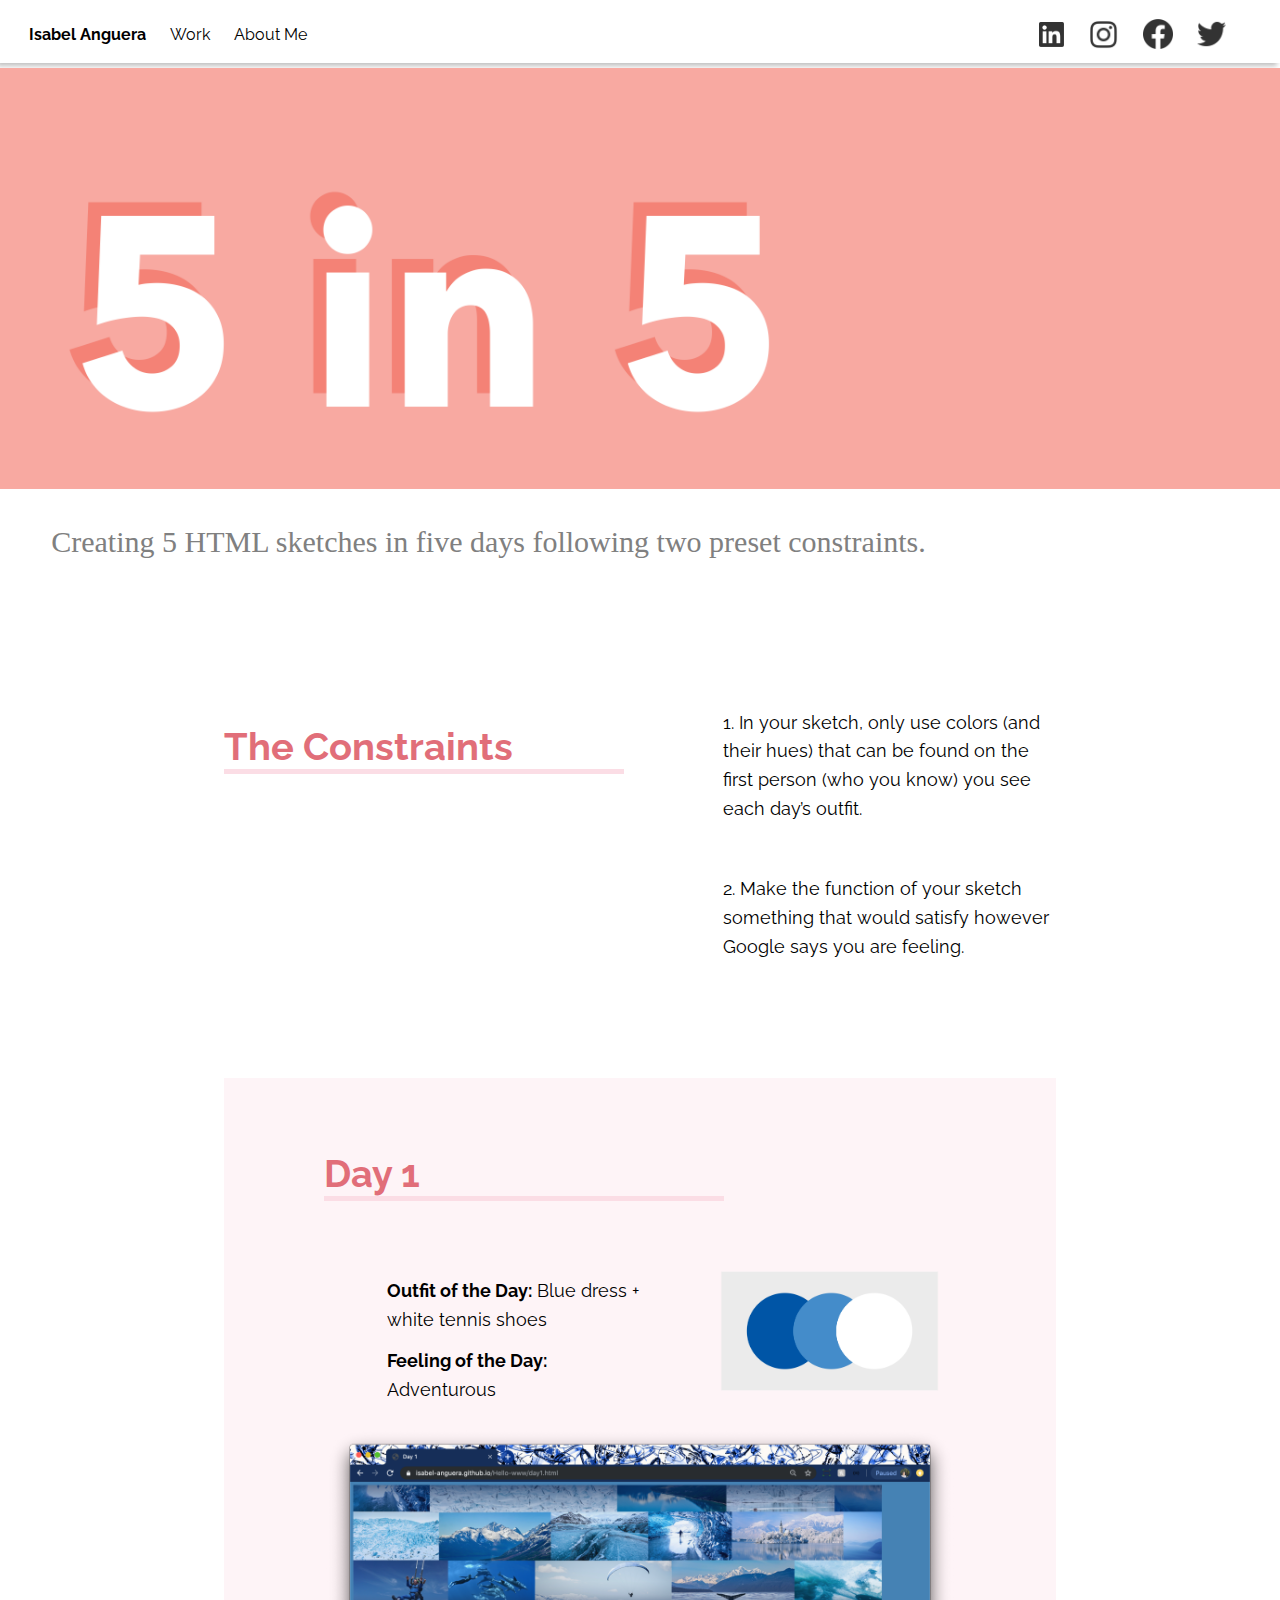
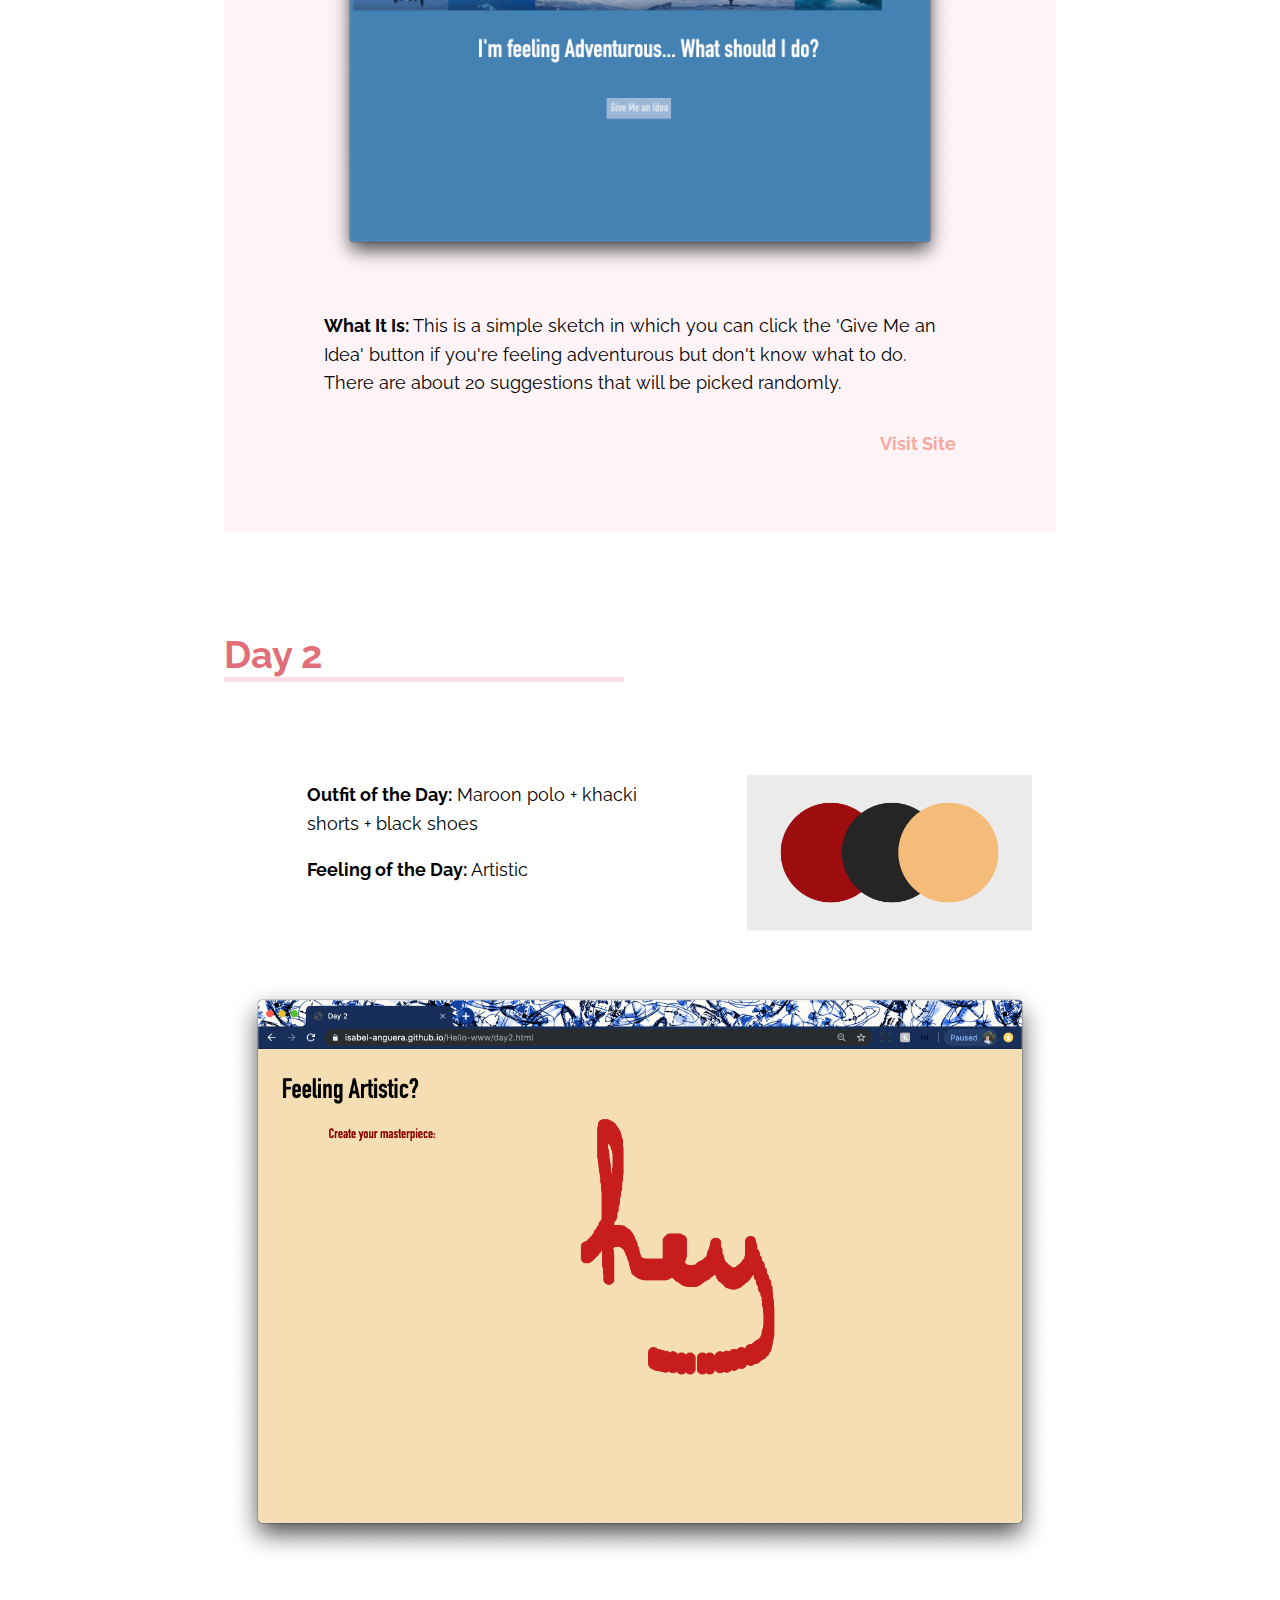
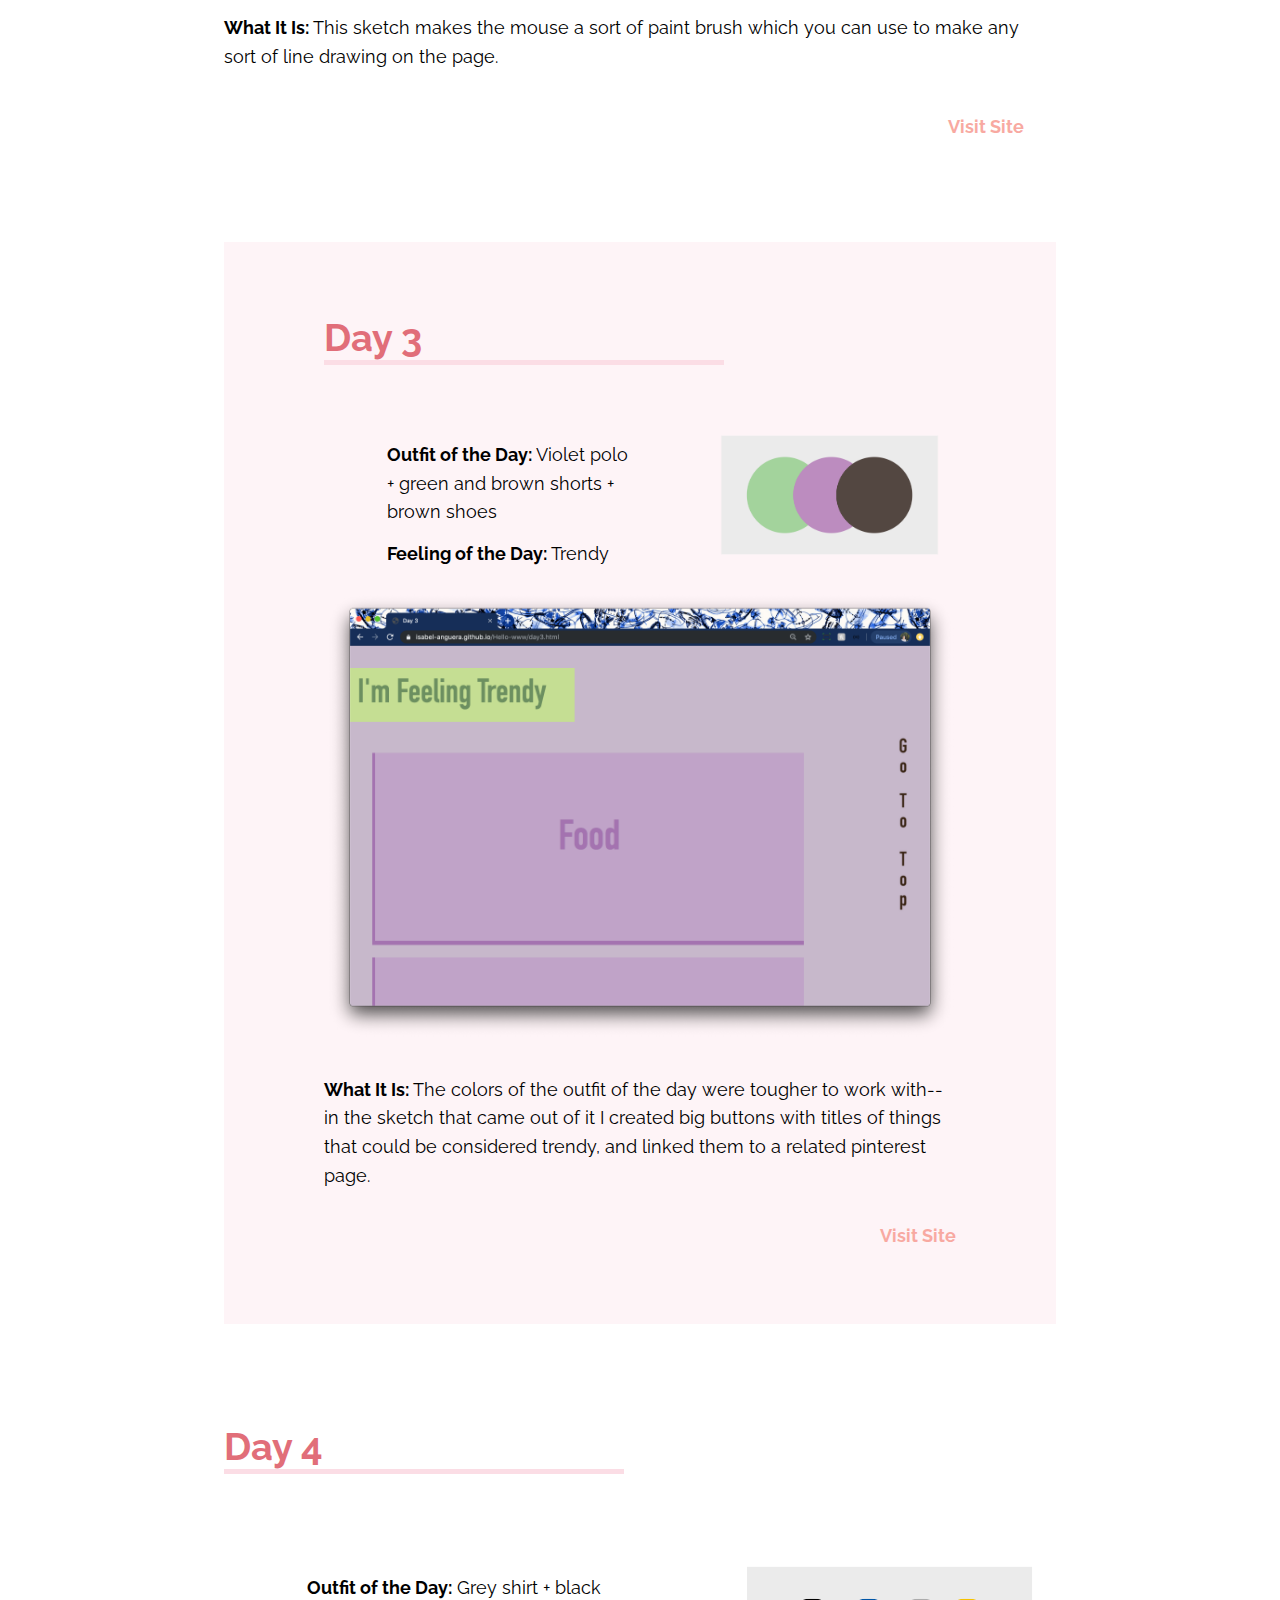
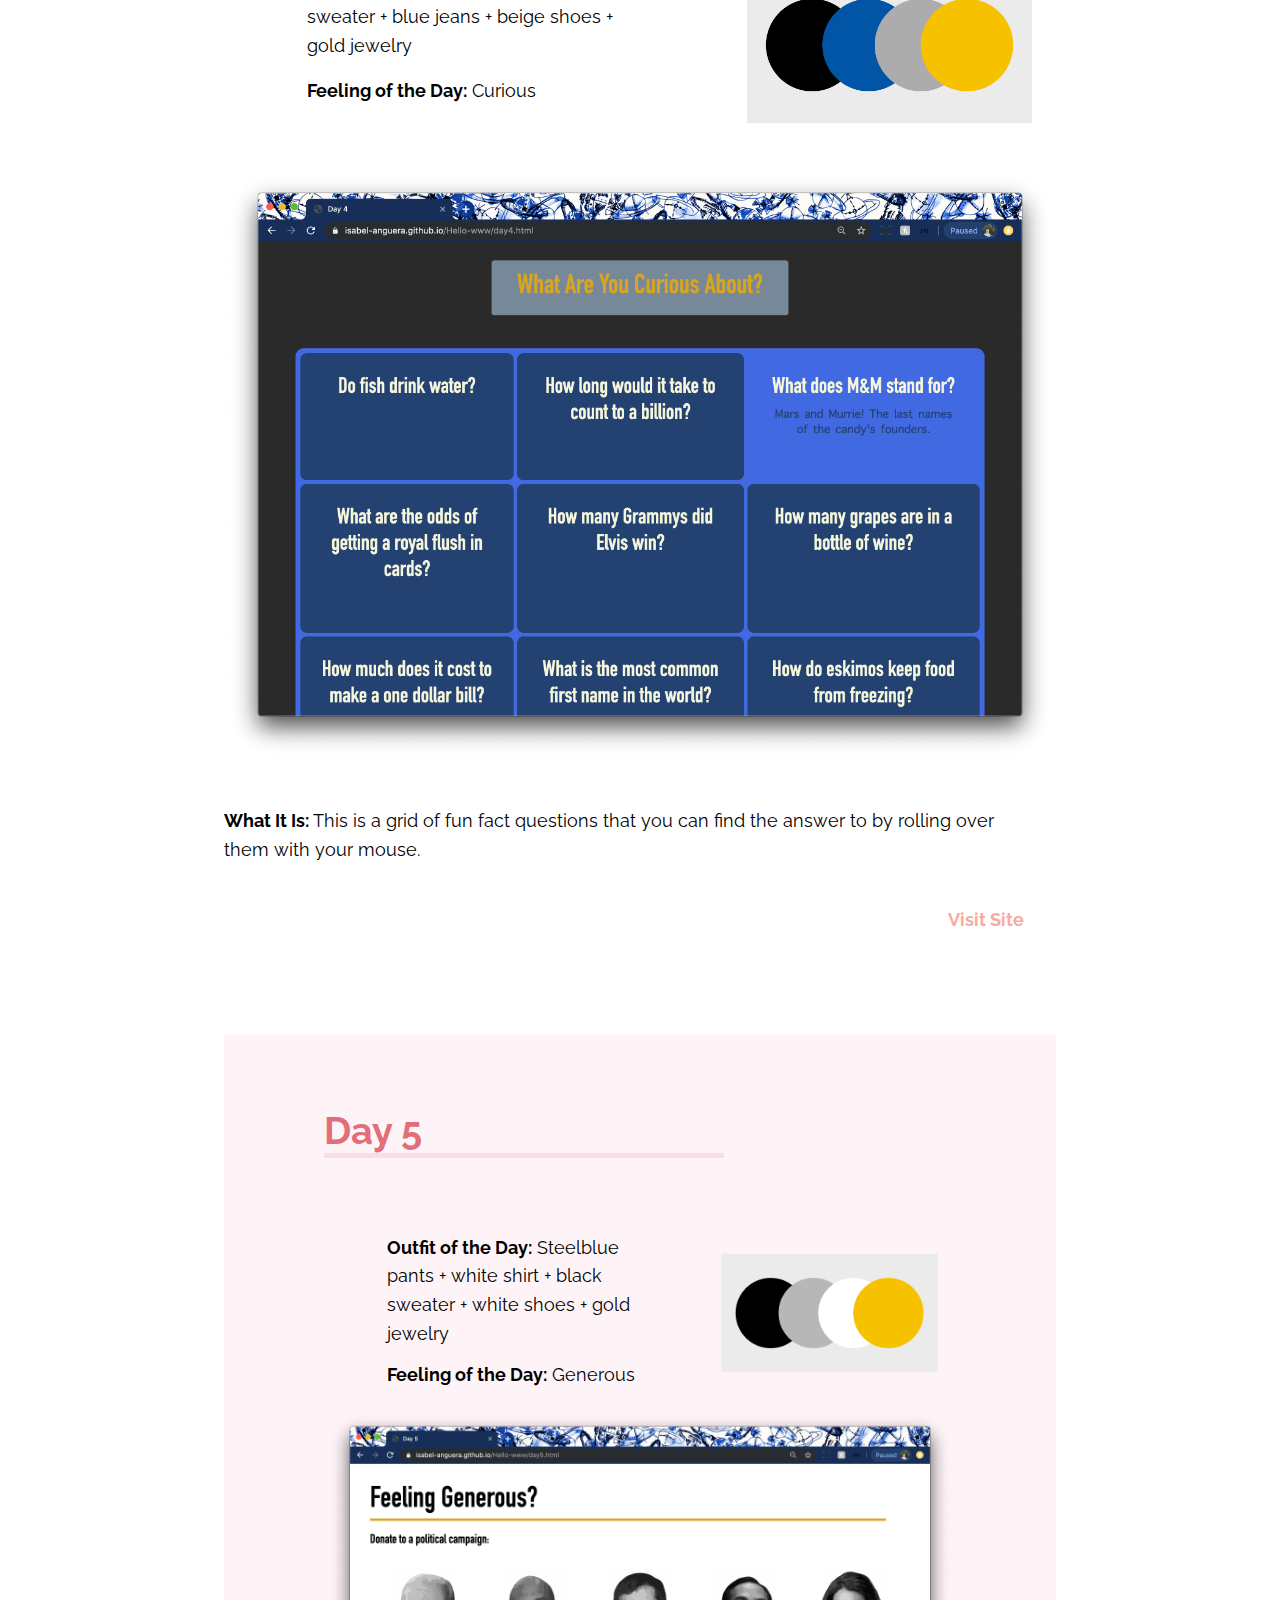
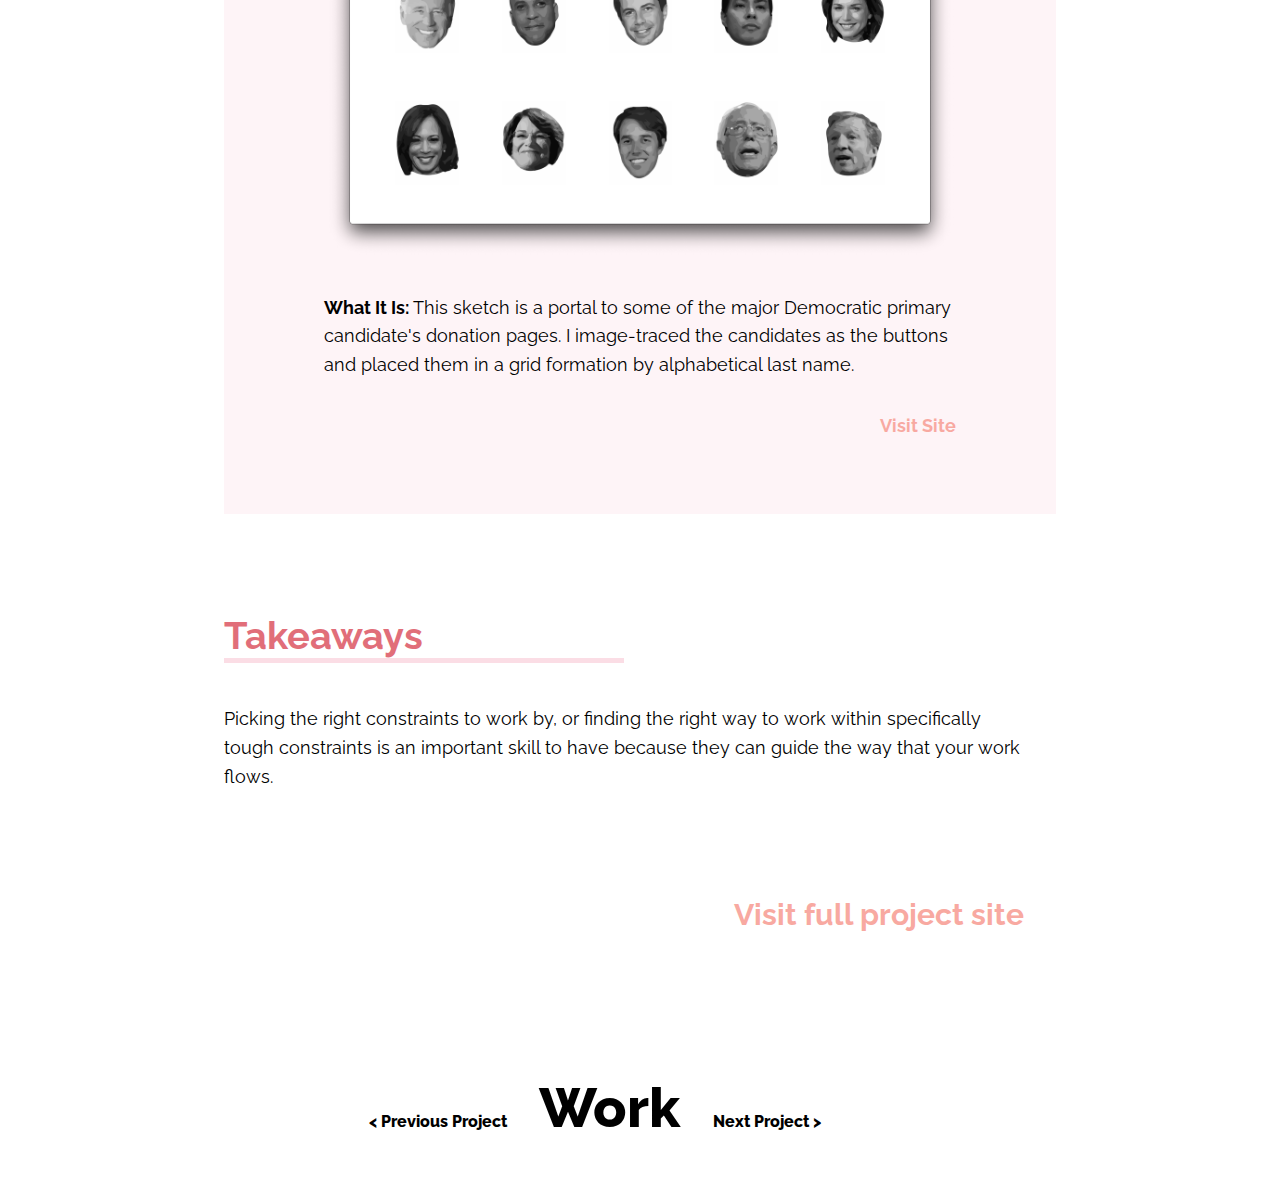
==== commit 82178bf5: "Nav-change" ====
--- a/5in5.html
+++ b/5in5.html
@@ -9,13 +9,16 @@
 <body>
 
 	<div class = "nav-bar">
-		<ul>
-			<li><a href = "index.html"><b>Isabel Anguera</b></a></li>
-			<li><a href = "index.html"> Work </a></li>
-			<li><a href = "About.html"> About Me </a></li>
-			<li><a href = "contactMe.html"> Contact</a></li>				
-		</ul>
-	</div>
+			<ul>
+				<li><a href = "index.html"><b>Isabel Anguera</b></a></li>
+				<li><a href = "index.html"> Work </a></li>
+				<li style = "margin-right: 57%"><a href = "About.html"> About Me </a></li>
+				<li id = "icons"><a href = "https://www.linkedin.com/in/isabel-anguera/"><img id = "icon-img"src = "Imgs/linkedin-icon.png" style = "width:2%; margin-bottom:-7px"></a></li>
+				<li id = "icons"><a href = "https://www.instagram.com/isabel.anguera/"><img id = "icon-img"src = "Imgs/instagram-icon.png" style = "width:2.5%; margin-bottom:-10px"></a></li>
+				<li id = "icons"><a href = "https://www.facebook.com/isabel.anguera.5"><img id = "icon-img"src = "Imgs/facebook-icon.png" style = "width:2.4%; margin-bottom:-9px"></a></li>
+				<li id = "icons"><a href = "https://twitter.com/itsisabel22"><img id = "icon-img"src = "Imgs/twitter-icon.png" style = "width:2.4%; margin-bottom:-9px"></a></li>				
+			</ul>
+		</div>
 
 	<img src = "Imgs/5in5-header.png" style = "width:100%">
 
@@ -161,8 +164,11 @@
 		<p style = "text-align: right"><b><a id = "url" href = "https://isabel-anguera.github.io/Hello-www/index.html" style = "font-size:30px"> Visit full project site </a></b></p>
 <!-- </div> -->
 
-		<div id = "section">
-			<a id = "more-work" href = "index.html"> More Work > </a>
+		<div id = "More-work-section">
+			<ul id = "more-work-ul"><li><a href = "MachineTranslationPart2.html">< Previous Project</a></li>
+			<li><a id = "more-work" href = "index.html"> Work </a></li>
+			<li><a href = "border-angel.html">Next Project ></a></li>
+		</ul>
 			
 </div>
 	
--- a/5in5-stylesheet.css
+++ b/5in5-stylesheet.css
@@ -60,6 +60,7 @@
 	margin: 0;
 	padding: 1.5%;
 	margin-bottom: 5px;
+	white-space: nowrap;
 
 }
 
@@ -126,17 +127,35 @@
 }
 
 #more-work {
+	font-size: 55px;
+}
+
+#more-work:hover {
+	color: tomato;
+}
+
+#icon-img {
+	opacity: .8;
+}
+
+#icon-img:hover {
+	opacity: 1;
+}
+
+#More-work-section {
 	font-size: 45px;
-	margin-top: -5%;
-	margin-left: 30%;
+	margin-top: 15%;
 	font-weight: 800;
 	padding-bottom: 5%;
 	user-select: none;
 	color: #e16e79;
+
+	margin-left: 15%;
 }
 
-#more-work:hover {
-	color: tomato;
+#more-work-ul {
+	box-shadow: none;
+	/*background-color: silver;*/
 }
 
 
